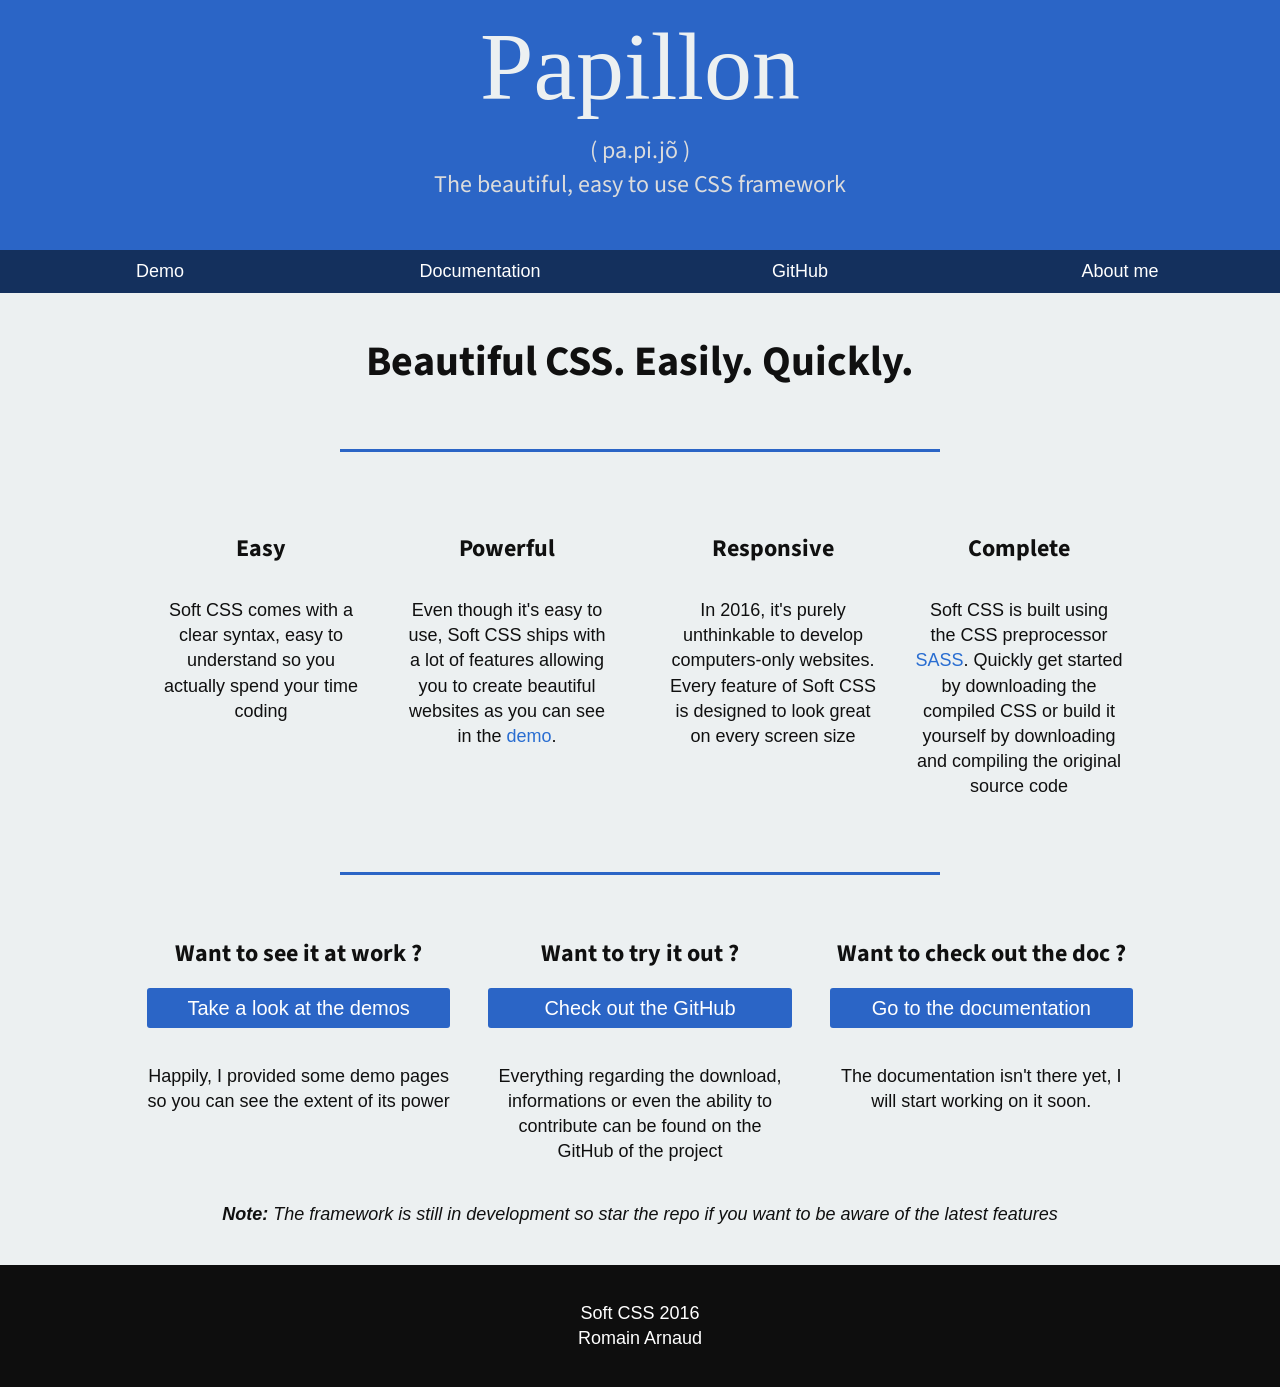
==== index.html @ 392ea896 "Add Google Analytics" ====
<!DOCTYPE html>
<html>
    <head>
        <title>Papillon CSS</title>
        <meta charset="UTF-8">
        <meta name="Content-Language" content="en">
        <meta name="Description" content="Soft CSS, a powerful yet easy to use front-end framework for faster and easier web development.">
        <meta name="Keywords" content="css framework, css, framework, css3, html5, javascript, soft css, Romain Arnaud">
        <meta name="Subject" content="Soft CSS Framework">
        <meta name="Author" content="Romain Arnaud">
        <meta name="Publisher" content="Romain Arnaud">
        <meta name="Identifier-Url" content="http://romainarnaud.fr">
        <meta name="Geography" content="Montpellier, France, 34000">
        <meta name="viewport" content="width=device-width, initial-scale=1.0">
        <link href='https://fonts.googleapis.com/css?family=Ubuntu' rel='stylesheet' type='text/css'>
        <link href='https://fonts.googleapis.com/css?family=Source+Sans+Pro' rel='stylesheet' type='text/css'>
        <link rel="stylesheet" type="text/css" href="src/min/papillon.min.css">

        <script src="../src/js/misc.js"></script>
        <script src="../src/js/papillon.js"></script>
        <script src="../src/js/dom.js"></script>
        <link rel="stylesheet" href="https://maxcdn.bootstrapcdn.com/font-awesome/4.5.0/css/font-awesome.min.css">
        <link href='https://fonts.googleapis.com/css?family=Source+Code+Pro' rel='stylesheet' type='text/css'>
        <script>
          (function(i,s,o,g,r,a,m){i['GoogleAnalyticsObject']=r;i[r]=i[r]||function(){
          (i[r].q=i[r].q||[]).push(arguments)},i[r].l=1*new Date();a=s.createElement(o),
          m=s.getElementsByTagName(o)[0];a.async=1;a.src=g;m.parentNode.insertBefore(a,m)
          })(window,document,'script','https://www.google-analytics.com/analytics.js','ga');

          ga('create', 'UA-68620829-3', 'auto');
          ga('send', 'pageview');

        </script>
    </head>
    <body>
      <header>
        Papillon
        <small>( pa.pi.jõ )<br/>The beautiful, easy to use CSS framework</small>
      </header>
      <nav class="top">
        <div class="toggle"></div>
        <div class="links">
          <a href="./demo">Demo</a>
          <a href="./doc">Documentation</a>
          <a href="https://github.com/Rominou34/soft-css">GitHub</a>
          <a href="http://rominou34.github.io/">About me</a>
        </div>
      </nav>
      <main>
        <div class="container">
          <h1 class="text-center">Beautiful CSS. Easily. Quickly.</h1>
        </div>
        <hr/>
        <div class="container-lg stack-lg soft-col">
          <div class="container stack-sm soft-col col-6">
            <div class="col-6">
              <h4 class="text-center">Easy</h4><br/>
              <p class="text-center">
                Soft CSS comes with a clear syntax, easy to understand so you
                actually spend your time coding
              </p>
            </div>
            <div class="col-6">
              <h4 class="text-center">Powerful</h4><br/>
              <p class="text-center">
                Even though it's easy to use, Soft CSS ships with a lot of
                features allowing you to create beautiful websites as you can
                see in the <a href="./demo">demo</a>.
              </p>
            </div>
          </div>
          <div class="container stack-sm soft-col col-6">
            <div class="col-6">
              <h4 class="text-center">Responsive</h4><br/>
              <p class="text-center">
                In 2016, it's purely unthinkable to develop computers-only
                websites. Every feature of Soft CSS is designed to look great
                on every screen size
              </p>
            </div>
            <div class="col-6">
              <h4 class="text-center">Complete</h4><br/>
              <p class="text-center">
                Soft CSS is built using the CSS preprocessor
                <a href="http://sass-lang.com/">SASS</a>. Quickly get started by
                downloading the compiled CSS or build it yourself by downloading
                and compiling the original source code
              </p>
            </div>
          </div>
        </div>
        <hr/>
        <div class="container stack-lg col-12 soft-col text-center">
          <div class="col-4">
            <h4>Want to see it at work ?</h4>
            <a href="./demo" class="button primary large fullWidth text-center">
              Take a look at the demos
            </a>
            <p>
              <br/>
              Happily, I provided some demo pages so you can see the extent of
              its power
            </p>
          </div>
          <div class="col-4">
            <h4>Want to try it out ?</h4>
            <a href="https://github.com/Rominou34/papillon" class="button primary large fullWidth text-center">
              Check out the GitHub
            </a>
            <p>
              <br/>
              Everything regarding the download, informations or even the
              ability to contribute can be found on the GitHub of the project
            </p>
          </div>
          <div class="col-4">
            <h4>Want to check out the doc ?</h4>
            <a href="./doc" class="button primary large fullWidth text-center">
              Go to the documentation
            </a>
            <p>
              <br/>
              The documentation isn't there yet, I will start working on it soon.
            </p>
          </div>
          <div class="col-12">
            <i><b>Note:</b> The framework is still in development so
            star the repo if you want to be aware of the latest features</i>
          </div>
        </div>
      </main>
      <footer>
        Soft CSS 2016<br/>
        Romain Arnaud
      </footer>
    </body>
</html>
---- src/min/papillon.min.css ----
/*
* Soft CSS - The tweakable CSS framework
* Romain Arnaud - 2016
*/
/*
* Soft CSS - The tweakable CSS framework
* Romain Arnaud - 2016
*/
/*
******************************************************************************
* COLOR PALETTE
******************************************************************************
*/
/*
* HOW TO USE
* - Define the default color each time ( $blue-default, $red-default, etc. )
* - The shades will be automatically calculated using lighten() and darken()
* - At the end, choose the colors of elements using the color palette
*   so you have an uniform color scheme
*/
/********************
*   COLOR PALETTE   *
********************/
/*** PRIMARY COLORS ***/
/*** COMPLEMENTARY ***/
/* THEME */
/*
* ELEMENT COLORS
*/
/* HEADER */
  /*$bg-color-html: #fff;
  $bg-color-body: #ecf0f1;
  $bg-color-main: #ecf0f1;
  $bg-color-aside: lighten($red-color, 40%);
  $bg-color-footer: $black-color;

  $bg-color-code: lighten($primary-color, 42%);

  $font-color-text: $black-color;
  $font-color-title: lighten($black-color, 4%);
  $font-color-title-second: $grey-color;
  $font-color-footer: #dcdcdc;*/
  /*$bg-color-base: #101520;
  $bg-color-elements: #182534;
  $bg-color-elements-shade: #23364e;
  $border-color-elements: #304760;

  $font-color-shade: #343b4d;
  $font-color-grey: #6f7278;
  $font-color-base: #e6e6e6;

  $bg-color-base: #ffc9fe;
  $bg-color-elements: #f2a1f1;
  $bg-color-elements-shade: #e77ee6;
  $border-color-elements: #cf4dce;

  $font-color-shade: #65265e;
  $font-color-grey: #4b1a37;
  $font-color-base: #2f0015;*/
/*
******************************************************************************
* LAYOUT CONTROL
******************************************************************************
*/
/*
***** NAVIGATION *****
*/
/********** SIZES **********/
/*
***** GRID LAYOUT *****
*/
/* Container threshold sizes */
/*
******************************************************************************
* FONTS
******************************************************************************
*/
/* basic text */
/* basic text sans serif */
/* basic text serif ? */
/* h1, h2, h3, h4, h5, h6 */
/* Header */
/* code */
/* Basic text */
/* Basic text */
/* Basic text */
/* Header */
/* We reset all the rules so it looks the same for all browsers */
/*! sanitize.css v3.3.0 | CC0 1.0 Public Domain | github.com/10up/sanitize.css */
/* Latest tested: Android 6, Chrome 48, Edge 13, Firefox 44, Internet Explorer 11, iOS 9, Opera 35, Safari 9, Windows Phone 8.1 */
/*
 * Normalization
 */
abbr[title] {
  text-decoration: underline;
  /* Chrome 48+, Edge 12+, Internet Explorer 11-, Safari 9+ */
  text-decoration: underline dotted;
  /* Firefox 40+ */ }

audio:not([controls]) {
  display: none;
  /* Chrome 44-, iOS 8+, Safari 9+ */ }

b,
strong {
  font-weight: bolder;
  /* Edge 12+, Safari 6.2+, and Chrome 18+ */ }

button {
  -moz-appearance: button;
  -webkit-appearance: button;
  /* iOS 8+ */
  overflow: visible;
  /* Internet Explorer 11- */ }

button::-moz-focus-inner, input::-moz-focus-inner {
  border: 0;
  /* Firefox 4+ */
  padding: 0;
  /* Firefox 4+ */ }

button:-moz-focusring, input:-moz-focusring {
  outline: 1px dotted ButtonText;
  /* Firefox 4+ */ }

button,
select {
  text-transform: none;
  /* Firefox 40+, Internet Explorer 11- */ }

details {
  display: block;
  /* Edge 12+, Firefox 40+, Internet Explorer 11-, Windows Phone 8.1+ */ }

html {
  -ms-overflow-style: -ms-autohiding-scrollbar;
  /* Edge 12+, Internet Explorer 11- */
  overflow-y: scroll;
  /* All browsers without overlaying scrollbars */
  -ms-text-size-adjust: 100%;
  -webkit-text-size-adjust: 100%;
  /* iOS 8+, Windows Phone 8.1+ */ }

hr {
  overflow: visible;
  /* Internet Explorer 11-, Edge 12+ */ }

input {
  -webkit-border-radius: 0; }

input[type="button"],
input[type="reset"],
input[type="submit"] {
  -moz-appearance: button;
  -webkit-appearance: button;
  /* iOS 8+ */ }

input[type="number"] {
  width: auto;
  /* Firefox 36+ */ }

input[type="search"] {
  -moz-appearance: textfield;
  -webkit-appearance: textfield;
  /* Chrome 45+, Safari 9+ */ }

input[type="search"]::-webkit-search-cancel-button,
input[type="search"]::-webkit-search-decoration {
  -moz-appearance: none;
  -webkit-appearance: none;
  /* Chrome 45+, Safari 9+ */ }

main {
  display: block;
  /* Android 4.3-, Internet Explorer 11-, Windows Phone 8.1+ */ }

pre {
  overflow: auto;
  /* Internet Explorer 11- */ }

progress {
  display: inline-block;
  /* Internet Explorer 11-, Windows Phone 8.1+ */ }

summary {
  display: block;
  /* Firefox 40+, Internet Explorer 11-, Windows Phone 8.1+ */ }

svg:not(:root) {
  overflow: hidden;
  /* Internet Explorer 11- */ }

template {
  display: none;
  /* Android 4.3-, Internet Explorer 11-, iOS 7-, Safari 7-, Windows Phone 8.1+ */ }

textarea {
  overflow: auto;
  /* Edge 12+, Internet Explorer 11- */ }

[hidden] {
  display: none;
  /* Internet Explorer 10- */ }

/*
 * Universal inheritance
 */
*,
:before,
:after {
  box-sizing: inherit; }

* {
  font-size: inherit;
  line-height: inherit; }

:before,
:after {
  text-decoration: inherit;
  vertical-align: inherit; }

button,
input,
select,
textarea {
  font-family: inherit;
  font-style: inherit;
  font-weight: inherit; }

/*
 * Opinionated defaults
 */
/* specify the margin and padding of all elements */
* {
  margin: 0;
  padding: 0; }

/* specify the border style and width of all elements */
*,
:before,
:after {
  border-style: solid;
  border-width: 0; }

/* remove the tapping delay from clickable elements */
a,
area,
button,
input,
label,
select,
textarea,
[tabindex] {
  -ms-touch-action: manipulation;
  touch-action: manipulation; }

/* specify the standard appearance of selects */
select {
  -moz-appearance: none;
  /* Firefox 40+ */
  -webkit-appearance: none; }

select::-ms-expand {
  display: none;
  /* Edge 12+, Internet Explorer 11- */ }

select::-ms-value {
  color: currentColor;
  /* Edge 12+, Internet Explorer 11- */ }

/* use current current as the default fill of svg elements */
svg {
  fill: currentColor; }

/* specify the progress cursor of updating elements */
[aria-busy="true"] {
  cursor: progress; }

/* specify the pointer cursor of trigger elements */
[aria-controls] {
  cursor: pointer; }

/* specify the unstyled cursor of disabled, not-editable, or otherwise inoperable elements */
[aria-disabled] {
  cursor: default; }

/* specify the style of visually hidden yet accessible elements */
[hidden][aria-hidden="false"] {
  clip: rect(0 0 0 0);
  display: inherit;
  position: absolute; }

[hidden][aria-hidden="false"]:focus {
  clip: auto; }

/*
 * Configurable defaults
 */
/* specify the background repeat of all elements */
* {
  background-repeat: no-repeat; }

/* specify the root styles of the document */
:root {
  background-color: #ffffff;
  box-sizing: border-box;
  color: #000000;
  /*cursor: default;*/
  font: 100%/1.5 sans-serif; }

/* specify the text decoration of anchors */
a {
  text-decoration: none; }

/* specify the alignment of media elements */
audio,
canvas,
iframe,
img,
svg,
video {
  vertical-align: middle; }

/* specify the coloring of form elements */
button,
input,
select,
textarea {
  background-color: transparent;
  color: inherit; }

/* specify the minimum height of form elements */
button,
[type="button"],
[type="date"],
[type="datetime"],
[type="datetime-local"],
[type="email"],
[type="month"],
[type="number"],
[type="password"],
[type="reset"],
[type="search"],
[type="submit"],
[type="tel"],
[type="text"],
[type="time"],
[type="url"],
[type="week"],
select,
textarea {
  min-height: 1.5em; }

/* specify the font family of code elements */
code,
kbd,
pre,
samp {
  font-family: monospace, monospace; }

/* specify the list style of nav lists */
nav ol,
nav ul {
  list-style: none; }

/* specify the font size of small elements */
small {
  font-size: 75%; }

/* specify the border styling of tables */
table {
  border-collapse: collapse;
  border-spacing: 0; }

/* specify the resizability of textareas */
textarea {
  resize: vertical; }

/* specify the background color, font color, and drop shadow of text selections */
::-moz-selection {
  background-color: #1c5ddd;
  /*#b3d4fc; /* required when declaring ::selection */
  color: #ffffff;
  text-shadow: none; }

::selection {
  background-color: #1c5ddd;
  /* required when declaring ::selection */
  color: #ffffff;
  text-shadow: none; }

/* Then we initialize the default values ( must be imported first so they can be
overridden ) */
/*************** CSS INITIALIZATION ***************/
:root {
  font-size: 18px; }

html {
  width: 100%;
  min-height: 100%;
  background-color: #ecf0f1;
  -webkit-font-smoothing: antialiased; }

body {
  font-family: Arial, "sans-serif";
  background-color: #ecf0f1;
  line-height: 1.4;
  color: #101010;
  width: 100%;
  min-height: 100%;
  max-width: 100%;
  display: block;
  margin: 0 auto;
  padding: 0;
  overflow-x: hidden;
  -webkit-transition: all 0.25s;
  -moz-transition: all 0.25s;
  -o-transition: all 0.25s;
  transition: all 0.25s; }

html, p, div, article, form {
  margin: 0;
  padding: 0;
  box-sizing: border-box; }

* {
  -webkit-box-sizing: border-box;
  -moz-box-sizing: border-box;
  box-sizing: border-box; }

/*************** ELEMENT DEFAULT RULES ***************/
/****
* A *
****/
/***** LINKS *****/
a {
  color: #296dd1; }

a:hover, a:visited:hover {
  color: #598fde; }

a:visited {
  color: #73289c; }

/***** ARTICLES *****/
article {
  display: block; }

/***** ASIDE *****/
aside {
  display: inline-block;
  width: 100%;
  min-height: 400px;
  vertical-align: top;
  max-width: 200px;
  margin: auto;
  background-color: #ecf0f1; }

/****
* B *
****/
/***** BLOCKQUOTE *****/
blockquote {
  background: #dfe2e6;
  padding: 1em;
  line-height: 1.5;
  width: auto;
  display: inline-block;
  margin: 0.8em;
  border: 1px solid #dfe2e6; }

blockquote:not(.reverse) {
  border-left: 4px solid #afb0b1;
  text-align: left;
  float: left; }

blockquote.reverse {
  border-right: 4px solid #afb0b1;
  text-align: right;
  float: right; }

blockquote p {
  display: inline; }

blockquote footer {
  font-size: calc(18px * 0.8);
  color: #484848;
  margin-top: 0.5em; }

blockquote cite {
  font-style: italic; }

blockquote:not(.reverse) footer::before {
  content: '- '; }

blockquote.reverse footer::after {
  content: ' -'; }

/****
* C *
****/
/***** CAPTION *****/
caption {
  width: 100%;
  text-align: center; }

/***** CODE *****/
code {
  background-color: #dfe2e6;
  font-family: "Source Code Pro", "Courier New", "monospace";
  -webkit-border-radius: 0.2em;
  -moz-border-radius: 0.2em;
  border-radius: 0.2em;
  padding: 0 0.2em;
  border: 1px solid #afb0b1;
  color: #101010;
  font-size: 80%; }

pre > code {
  display: block;
  margin: 0.4em 1em;
  padding: 0.5em;
  text-align: left;
  border-width: 1px 1px 1px 3px;
  word-wrap: break-word;
  max-width: 100%;
  white-space: pre-wrap; }

pre > code[data-lang] {
  padding-top: 2em; }

pre > code[data-lang]::before {
  content: attr(data-lang);
  display: inline-block;
  background-color: #afb0b1;
  position: relative;
  top: -1.33em;
  font-size: 150%;
  padding: 0 0.6em;
  -webkit-border-radius: 0 0 0.5em 0;
  -moz-border-radius: 0 0 0.5em 0;
  border-radius: 0 0 0.5em 0;
  left: -0.5em;
  width: auto; }

/****
* D *
****/
/***** DIV *****/
div {
  display: block; }

/****
* F *
****/
body > footer {
  width: 100%;
  padding: 2em 1em;
  background-color: #0e0e0e;
  color: #fff;
  text-align: center; }

/****
* H *
****/
/***** HEADER *****/
body > header {
  font-size: 96px;
  font-family: "Lobster", cursive;
  color: #ecf0f1;
  background-color: #2b65c6;
  width: 100%;
  text-align: center; }

body > header > small {
  font-size: 25%;
  font-family: "Source Sans Pro", sans-serif;
  color: #dcdcdc;
  display: block;
  padding-bottom: 2em; }

/***** H1, H1, H2, H3, H4, H5, H6 *****/
h1,
h2,
h3,
h4,
h5,
h6 {
  margin: 0;
  padding: 0;
  box-sizing: border-box;
  color: #101010;
  font-family: "Source Sans Pro", sans-serif;
  line-height: 2; }

h1 small,
h2 small,
h3 small,
h4 small,
h5 small,
h6 small {
  color: #484848;
  padding-left: 0;
  font-size: 60%; }

h1 a,
h2 a,
h3 a,
h4 a,
h5 a,
h6 a {
  position: relative;
  color: #101010 !important;
  display: inline-block;
  padding-left: 0.6em; }

h1 a::before,
h2 a::before,
h3 a::before,
h4 a::before,
h5 a::before,
h6 a::before {
  content: '#';
  color: rgba(139, 173, 230, 0.75);
  position: absolute;
  left: 0;
  line-height: 250%;
  font-size: 80%; }

h1 a:hover::before,
h2 a:hover::before,
h3 a:hover::before,
h4 a:hover::before,
h5 a:hover::before,
h6 a:hover::before {
  color: #2b65c6; }

h1 {
  font-size: 42px; }

h2 {
  font-size: 36px; }

h3 {
  font-size: 30px; }

h4 {
  font-size: 24px; }

h5 {
  font-size: 18px; }

h6 {
  font-size: 14px; }

/***** HR *****/
hr {
  width: 80%;
  max-width: 600px;
  display: block;
  margin: 2em auto;
  height: 3px;
  background-color: #2b65c6; }

/****
* I *
****/
/***** IMG *****/
img {
  font-family: 'Helvetica';
  font-weight: 300;
  line-height: 2;
  text-align: center;
  max-width: 100%;
  height: auto;
  display: block;
  position: relative;
  box-sizing: border-box;
  margin-left: auto;
  margin-right: auto; }

img:after {
  content: 'Problem loading " ' attr(alt) ' "';
  font-size: 16px;
  color: #484848;
  display: block;
  position: absolute;
  border: 2px dashed #afb0b1;
  -webkit-border-radius: 0.2em;
  -moz-border-radius: 0.2em;
  border-radius: 0.2em;
  z-index: 2;
  top: 0;
  left: 0;
  max-width: 100%;
  height: auto;
  background-color: #dfe2e6;
  box-sizing: border-box; }

/****
* K *
****/
/***** KEYBOARD *****/
kbd {
  background-color: #dfe2e6;
  -webkit-border-radius: 2px;
  -moz-border-radius: 2px;
  border-radius: 2px;
  border-width: 1px 1px 3px 1px;
  border-style: solid;
  border-color: #afb0b1;
  padding: 0 2px; }

/****
* L *
****/
/***** LIST *****/
li {
  margin-left: 1em;
  padding: 0.5em 0; }

/***** MAIN *****/
main {
  display: block;
  width: 100%;
  max-width: 1024px;
  margin: 0 auto;
  background-color: #ecf0f1; }

/********** PSEUDO SELECTORS **********/
:target {
  outline: 0;
  animation: color-fadeout 1s 0s linear; }

/* We import the base classes */
/********** CONTAINERS **********/
.container,
.container-sm,
.container-md,
.container-lg {
  display: block;
  width: 100%;
  margin: 1em auto;
  padding: 0.5em; }

.container-sm {
  max-width: 730px; }

.container-md {
  max-width: 940px; }

.container-lg {
  max-width: 1180px; }

/*
* The following classes are classes that are never used by default, but you can
* use them to force the behaviour of an element ( for example if you want to
* force an element to float on the right use "right" )
*/
/********** TITLE **********/
/* Titles of a section with special style added */
.section-header {
  position: relative; }

.section-header::before {
  content: '';
  display: block;
  position: absolute;
  width: 0;
  height: 60%;
  top: 20%;
  left: -0.5em;
  border-right: 6px solid #2b65c6; }

/********** ELEMENTS ASPECT **********/
/* Change the aspect of a container to showcase something inside */
.showcase {
  background-color: #dfe2e6;
  border: #afb0b1;
  margin: 2em 1em;
  padding: 1em;
  box-shadow: 0 0 4px 0 #afb0b1 inset;
  -webkit-border-radius: 4px;
  -moz-border-radius: 4px;
  border-radius: 4px; }

/*** SPOILERS ***/
/* Applied on a span, it hides the text and displays it on hover */
span.spoiler {
  color: #101010;
  background-color: #101010; }

span.spoiler:hover {
  background-color: transparent; }

/* Applied on a div with, it toggle the display with a button */
div.spoiler-block button {
  margin: 0.5em auto;
  display: block; }

div.spoiler-block .spoiler-content {
  display: none; }

/* We import the fonticons-related classes */
/***** GLOBAL RULES *****/
a[target=_blank]::after {
  font-family: FontAwesome;
  content: "\f08e";
  padding-left: 0.5em; }

/* We import the files for the tables */
table {
  margin: 1em auto; }

table td {
  line-height: 1.6;
  padding: 0.2em 0.5em; }

/******** CLASSIC DESIGN ********/
thead, tfoot {
  font-weight: bold;
  line-height: 2; }

thead {
  background-color: #c3c4c6; }

table {
  border: 1px solid #afb0b1; }

table > :not(:last-child),
tbody > :not(:last-child) {
  border-bottom: 1px solid #afb0b1; }

/******** MINIMALISTIC DESIGN ********/
table.min thead,
table.min tbody,
table.min tfoot {
  background-color: #777;
  background-color: transparent; }

table.min,
table.min thead,
table.min tbody,
table.min td,
table.min tr,
table.min tfoot {
  border-width: 0; }

table.min thead {
  border-bottom: 2px solid #8e8e8e; }

table.min > :last-child {
  border-bottom: 2px solid #c5c5c5; }

table.min tfoot {
  border-top: 1px solid #a4a4a4; }

/******** FLAT DESIGN ********/
table.flat,
table.flat * {
  border-width: 0; }

/******** ALTERNATING ROWS ********/
table.alt tbody > tr:nth-child(even) {
  background: #dfe2e6; }

/*table.alt tbody > tr:nth-child(odd) {background: #fff}*/
/******** REACTIVE DESIGN ********/
table.reactive :not(thead):not(tfoot) tr:hover {
  background-color: #cad9f3;
  background-color: #dfe2e6; }

table.reactive :not(thead):not(tfoot) tr td:hover {
  background-color: #8bade6;
  background-color: #c3c4c6; }

/* We import the classes for the forms */
/*
* Soft CSS - The tweakable CSS framework
* Romain Arnaud - 2016
*/
/* We import the layout for grids and columns */
.soft-row,
.soft-col {
  display: -webkit-flex;
  display: flex;
  box-sizing: border-box;
  align-items: stretch;
  justify-content: space-between;
  padding: 0;
  -webkit-flex-wrap: wrap;
  flex-wrap: wrap; }

.soft-row,
.soft-col,
.soft-row div,
.soft-col div {
  box-sizing: border-box;
  text-align: inherit; }

.soft-row {
  width: 100%; }

.soft-row, .soft-col {
  height: auto;
  padding: 0; }

/*
.soft-col :first-child {
  margin-top: 0;
}

.soft-col :last-child {
  margin-bottom: 0;
}*/
.soft-col :not([class*="col"]):not(.soft-row),
.soft-row :not([class*="col"]) {
  -webkit-flex: 1 0;
  flex: 1 0; }

[class*="container"] div:not(.soft-row):not(.soft-col):not([class*="container"]) {
  padding: 0.5em;
  margin: 10px; }

.col-1, .space-1 {
  width: calc(100% / 12 - 20px); }

.col-2, .space-2 {
  width: calc(100% / 6 - 20px); }

.col-3, .space-3 {
  width: calc(100% / 4 - 20px); }

.col-4, .space-4 {
  width: calc(100% / 3 - 20px); }

.col-5, .space-5 {
  width: calc(500% / 12 - 20px); }

.col-6, .space-6 {
  width: calc(100% / 2 - 20px); }

.col-7, .space-7 {
  width: calc(700% / 12 - 20px); }

.col-8, .space-8 {
  width: calc(800% / 12 - 20px); }

.col-9, .space-9 {
  width: calc(900% / 12 - 20px); }

.col-10, .space-10 {
  width: calc(1000% / 12 - 20px); }

.col-11, .space-11 {
  width: calc(1100% / 12 - 20px); }

.col-12 {
  width: 100%; }

.col-offset-1 {
  margin-left: calc(100% / 12); }

.col-offset-2 {
  margin-left: calc(100% / 6); }

.col-offset-3 {
  margin-left: calc(100% / 4); }

.col-offset-4 {
  margin-left: calc(100% / 3); }

.col-offset-5 {
  margin-left: calc(500% / 12); }

.col-offset-6 {
  margin-left: calc(100% / 2); }

.col-offset-7 {
  margin-left: calc(700% / 12); }

.col-offset-8 {
  margin-left: calc(800% / 12); }

.col-offset-9 {
  margin-left: calc(900% / 12); }

.col-offset-10 {
  margin-left: calc(1000% / 12); }

.col-offset-11 {
  margin-left: calc(1100% / 12); }

.space-1,
.space-2,
.space-3,
.space-4,
.space-5,
.space-6,
.space-7,
.space-8,
.space-9,
.space-10,
.space-11 {
  padding: 0 !important;
  margin: 0 !important;
  border: none !important; }

/*************** RESPONSIVE DESIGN ***************/
/* LARGE */
/* Set the value according to the one you put at the beginning */
@media screen and (max-width: 1180px) {
  .stack-lg:not(.soft-row) > div,
  .stack-lg :not(.soft-row):not(.stack-md):not(.stack-sm) > div {
    width: calc(100% - 20px); }

  .stack-lg.soft-col > :not(.soft-row):not(.soft-col) {
    display: block;
    width: calc(100% - 20px); } }
/* MEDIUM */
/* Set the value according to the one you put at the beginning */
@media screen and (max-width: 940px) {
  .stack-md:not(.soft-row) > div,
  .stack-md :not(.soft-row):not(.stack-sm) > div {
    width: calc(100% - 20px); }

  .stack-md.soft-col > :not(.soft-row):not(.soft-col) {
    display: block;
    width: calc(100% - 20px); } }
/* SMALL */
/* Set the value according to the one you put at the beginning */
@media screen and (max-width: 730px) {
  .stack-sm:not(.soft-row) > div,
  .stack-sm :not(.soft-row) > div {
    width: calc(100% - 20px); }

  .stack-sm.soft-col > :not(.soft-row):not(.soft-col) {
    display: block;
    width: calc(100% - 20px); } }
/* We import the classes for the buttons */
button,
.button {
  padding: 0 1em;
  line-height: 2em;
  -webkit-border-radius: 3px;
  -moz-border-radius: 3px;
  border-radius: 3px;
  margin: 0.5em;
  font-family: Arial, "sans-serif";
  font-size: 14px;
  box-sizing: border-box;
  background-color: #c3c4c6;
  color: #101010;
  display: inline-block;
  vertical-align: middle; }

button:hover,
.button:hover,
.button:visited:hover {
  cursor: pointer;
  -webkit-transition: all 0.25s ease-out;
  -moz-transition: all 0.25s ease-out;
  -o-transition: all 0.25s ease-out;
  transition: all 0.25s ease-out;
  background-color: #afb0b1;
  color: #101010; }

.button:visited {
  color: inherit; }

button:disabled,
.button.disabled {
  background-color: #afb0b1;
  color: #484848; }

button:disabled:hover {
  background-color: #afb0b1;
  cursor: not-allowed; }

button:focus,
.button:focus {
  outline: 0;
  -webkit-transition: all 0.1s;
  -moz-transition: all 0.1s;
  -o-transition: all 0.1s;
  transition: all 0.1s; }

button:not(:disabled):focus,
.button:not(.disabled):focus {
  border-color: #2b65c6; }

button:not(:disabled):not(.loading):active,
.button:not(.disabled):not(.loading):active {
  outline: 0;
  -webkit-transition: all 0.1s;
  -moz-transition: all 0.1s;
  -o-transition: all 0.1s;
  transition: all 0.1s;
  background-color: #717171; }

/********** MODIFIER CLASSES **********/
button.large,
.button.large {
  padding: 0 1em;
  font-size: 20px; }

button.loading,
.button.loading {
  padding: 0.7em 2em;
  content: '';
  pointer-events: none; }

button.large.loading,
.button.large.loading {
  padding: 0.8em 2.5em; }

button.loading:hover,
.button.loading:hover {
  cursor: wait; }

button.primary.loading::after,
button.secondary.loading::after,
button.success.loading::after,
button.info.loading::after,
button.danger.loading::after,
button.warning.loading::after,
button.black.loading::after,
.button.primary.loading:after,
.button.secondary.loading::after,
.button.success.loading::after,
.button.info.loading::after,
.button.danger.loading::after,
.button.warning.loading::after,
.button.black.loading::after {
  border-color: transparent transparent white white !important; }

button.loading::after,
.button.loading::after {
  animation: spin-right 500ms infinite linear;
  border: 2px solid #888;
  -webkit-border-radius: 2000px;
  -moz-border-radius: 2000px;
  border-radius: 2000px;
  border-right-color: transparent;
  border-top-color: transparent;
  content: "";
  display: block;
  height: 18px;
  position: relative;
  width: 18px; }

button.large.loading::after,
.button.large.loading::after {
  height: calc(18px * 1.5);
  width: calc(18px * 1.5); }

button.btn-round,
.button.btn-round {
  -webkit-border-radius: 1em;
  -moz-border-radius: 1em;
  border-radius: 1em; }

button.outline,
.button.outline {
  border: 1px solid #101010;
  background-color: transparent;
  color: #101010; }

/*button.loading:after {
    left: 50%;
    margin-left: -8px;
    margin-top: -8px;
    position: absolute;
    top: 50%;
    position: absolute !important;
}*/
/*************** COLORS ***************/
button.success,
button.info,
button.danger,
button.warning,
button.black,
button.primary,
button.secondary,
.button.success,
.button.info,
.button.danger,
.button.warning,
.button.black,
.button.primary,
.button.secondary {
  color: #fff; }

.button.success:hover,
.button.info:hover,
.button.danger:hover,
.button.warning:hover,
.button.black:hover,
.button.primary:hover,
.button.secondary:hover {
  color: #fff; }

/*
* PRIMARY
*/
button.primary,
.button.primary {
  background-color: #2b65c6; }

button.primary:not(:disabled):not(.loading):not(.outline):hover,
.button.primary:not(.disabled):not(.loading):not(.outline):hover,
button.primary:not(:disabled):focus,
.button.primary:not(.disabled):focus {
  background-color: #5486da; }

button.primary:not(:disabled):not(.loading):active,
.button.primary:not(.disabled):not(.loading):active {
  background-color: #204b94; }

button.primary:disabled,
.button.primary.disabled {
  background-color: #5486da; }

button.primary.outline,
.button.primary.outline {
  color: #2b65c6;
  background-color: transparent;
  border-color: #2b65c6; }

button.primary.outline:hover,
.button.primary.outline:hover,
button.primary.outline:focus,
.button.primary.outline:focus {
  color: #fff;
  background-color: #2b65c6; }

/*
* SECONDARY
*/
button.secondary,
.button.secondary {
  background-color: #9f24c9; }

button.secondary:not(:disabled):not(.loading):not(.outline):hover,
.button.secondary:not(.disabled):not(.loading):not(.outline):hover,
button.secondary:not(:disabled):focus,
.button.secondary:not(.disabled):focus {
  background-color: #b94bdf; }

button.secondary:not(:disabled):not(.loading):active,
.button.secondary:not(.disabled):not(.loading):active {
  background-color: #761b95; }

button.secondary:disabled,
.button.secondary.disabled {
  background-color: #b94bdf; }

button.secondary.outline,
.button.secondary.outline {
  color: #9f24c9;
  background-color: transparent;
  border-color: #9f24c9; }

button.secondary.outline:hover,
.button.secondary.outline:hover,
button.secondary.outline:focus,
.button.secondary.outline:focus {
  color: #fff;
  background-color: #9f24c9; }

/*
* GREEN
*/
button.success,
.button.success {
  background-color: #36b147; }

button.success:not(:disabled):not(.loading):not(.outline):hover,
.button.success:not(:disabled):not(.loading):not(.outline):hover,
button.success:not(:disabled):focus,
.button.success:not(.disabled):focus {
  background-color: #58cc68; }

button.success:not(:disabled):not(.loading):active,
.button.success:not(:disabled):not(.loading):active {
  background-color: #288234; }

button.success:disabled,
.button.success.disabled {
  background-color: #58cc68; }

button.success.outline,
.button.success.outline {
  color: #36b147;
  background-color: transparent;
  border-color: #36b147; }

button.success.outline:hover,
.button.success.outline:hover,
button.success.outline:focus,
.button.success.outline:focus {
  color: #fff;
  background-color: #36b147; }

/* BLUE */
button.info,
.button.info {
  background-color: #296dd1; }

button.info:not(:disabled):not(.loading):not(.outline):hover,
.button.info:not(:disabled):not(.loading):not(.outline):hover,
button.info:not(:disabled):focus,
.button.info:not(.disabled):focus {
  background-color: #598fde; }

button.info:not(:disabled):not(.loading):active,
.button.info:not(:disabled):not(.loading):active {
  background-color: #1f529e; }

button.info:disabled,
.button.info.disabled {
  background-color: #598fde; }

button.info.outline,
.button.info.outline {
  color: #296dd1;
  background-color: transparent;
  border-color: #296dd1; }

button.info.outline:hover,
.button.info.outline:hover,
button.info.outline:focus,
.button.info.outline:focus {
  color: #fff;
  background-color: #296dd1; }

/* RED */
button.danger,
.button.danger {
  background-color: #cd2f2b; }

button.danger:not(:disabled):not(.loading):not(.outline):hover,
.button.danger:not(:disabled):not(.loading):not(.outline):hover,
button.danger:not(:disabled):focus,
.button.danger:not(.disabled):focus {
  background-color: #dc5c59; }

button.danger:not(:disabled):not(.loading):active,
.button.danger:not(:disabled):not(.loading):active {
  background-color: #9a2320; }

button.danger:disabled,
.button.danger.disabled {
  background-color: #dc5c59; }

button.danger.outline,
.button.danger.outline {
  color: #cd2f2b;
  background-color: transparent;
  border-color: #cd2f2b; }

button.danger.outline:hover,
.button.danger.outline:hover,
button.danger.outline:focus,
.button.danger.outline:focus {
  color: #fff;
  background-color: #cd2f2b; }

/* ORANGE */
button.warning,
.button.warning {
  background-color: #e7912c; }

button.warning:not(:disabled):not(.loading):not(.outline):hover,
.button.warning:not(.disabled):not(.loading):not(.outline):hover,
button.warning:not(:disabled):focus,
.button.warning:not(.disabled):focus {
  background-color: #edae63; }

button.warning:not(:disabled):not(.loading):active,
.button.warning:not(:disabled):not(.loading):active {
  background-color: #c07216; }

button.warning:disabled,
.button.warning.disabled {
  background-color: #edae63; }

button.warning.outline,
.button.warning.outline {
  color: #e7912c;
  background-color: transparent;
  border-color: #e7912c; }

button.warning.outline:hover,
.button.warning.outline:hover,
button.warning.outline:focus,
.button.warning.outline:focus {
  color: #fff;
  background-color: #e7912c; }

/* BLACK */
button.black,
.button.black {
  background-color: #2d2d2d; }

button.black:not(:disabled):not(.loading):not(.outline):hover,
.button.black:not(:disabled):not(.loading):not(.outline):hover,
button.black:not(:disabled):focus,
.button.black:not(.disabled):focus {
  background-color: #3c3c3c; }

button.black:not(:disabled):not(.loading):active,
.button.black:not(:disabled):not(.loading):active {
  background-color: #1d1d1d; }

button.black:disabled,
.button.black.disabled {
  background-color: #3c3c3c; }

button.black.outline,
.button.black.outline {
  color: #afb0b1;
  background-color: transparent;
  border-color: #afb0b1; }

button.black.outline:hover,
.button.black.outline:hover,
button.black.outline:focus,
.button.black.outline:focus {
  color: #fff;
  background-color: #afb0b1; }

/* We import the classes for the menus */
nav {
  display: -webkit-flex;
  display: flex;
  box-sizing: border-box; }

nav div,
nav a,
nav span {
  box-sizing: border-box; }

/*
********************************************************************************
* TOP NAVBAR
********************************************************************************
*/
nav.top {
  width: 100%; }

nav.top.fixed {
  position: fixed;
  top: 0;
  z-index: 5; }

nav.top .links {
  width: 100%;
  display: -webkit-flex;
  display: flex;
  -webkit-transition: max-height 0.25s;
  -moz-transition: max-height 0.25s;
  -o-transition: max-height 0.25s;
  transition: max-height 0.25s; }

nav .toggle {
  display: none; }

nav .toggle:hover {
  cursor: pointer; }

nav .toggle::after {
  content: '\2630';
  color: #fff;
  font-size: 32px;
  line-height: 50px;
  text-align: center;
  width: 50px;
  display: block;
  margin-left: calc(50% - 25px);
  -webkit-transition: transform 0.25s;
  -moz-transition: transform 0.25s;
  -o-transition: transform 0.25s;
  transition: transform 0.25s; }

nav .toggle.cross::after {
  content: '\2716';
  transform: rotate(90deg); }

nav.top .links > a,
nav.top .links > div,
nav.top .links > a:visited {
  -webkit-flex: 1;
  flex: 1;
  text-align: center;
  color: #fff;
  background-color: #14305d;
  z-index: 3; }

nav.top .links > :not(.submenu),
nav.top .links > .submenu span {
  padding: 0.5em 0; }

nav.top .links > :hover,
nav.top .links > a:visited:hover {
  background-color: #204b94;
  cursor: pointer; }

/*
* TOP NAVBAR SUBMENU
*/
nav.top .submenu.active {
  background-color: #204b94; }

nav.top .submenu {
  position: relative;
  -webkit-transition: background-color 0.1s, padding-bottom 0.4s;
  -moz-transition: background-color 0.1s, padding-bottom 0.4s;
  -o-transition: background-color 0.1s, padding-bottom 0.4s;
  transition: background-color 0.1s, padding-bottom 0.4s; }

nav.top .submenu span {
  width: 100%;
  display: block; }

nav.top .submenu span::before {
  -webkit-transition: color 0.2s;
  -moz-transition: color 0.2s;
  -o-transition: color 0.2s;
  transition: color 0.2s;
  content: '\25BC';
  display: block;
  position: absolute;
  left: 10%;
  color: #fff; }

nav.top .submenu:hover::before {
  color: #fff; }

nav.top .submenu.active::before {
  color: transparent; }

nav.top .submenu.active :not(.dropdown) {
  padding: 0.5em 0; }

/*
* TOP NAVBAR SUBMENU DROPDOWN
*/
nav.top .submenu .dropdown {
  display: block;
  position: absolute;
  top: calc(1.4 * 18px + 1em);
  width: 100%;
  max-height: 0;
  -webkit-transition: max-height 0.4s ease;
  -moz-transition: max-height 0.4s ease;
  -o-transition: max-height 0.4s ease;
  transition: max-height 0.4s ease;
  overflow: hidden; }

nav.top .submenu.active .dropdown {
  max-height: 800px; }

nav.top .submenu .dropdown a,
nav.top .submenu .dropdown div,
nav.top .submenu .dropdown span {
  display: block;
  width: 100%;
  background-color: #204b94;
  color: #fff;
  -webkit-transition: padding 0.4s;
  -moz-transition: padding 0.4s;
  -o-transition: padding 0.4s;
  transition: padding 0.4s; }

nav.top .submenu .dropdown :not(.category):hover {
  background-color: #14305d; }

/*
* TOP NAVBAR SUBMENU CATEGORY
*/
nav.top .submenu .dropdown .category {
  padding: 0.4em 1em;
  text-align: left;
  color: #9d9d9d; }

nav.top .submenu .dropdown .category:hover {
  cursor: default; }

nav.top .submenu .dropdown .category::before {
  content: '';
  width: 0;
  height: 0; }

/*
********************************************************************************
* SIDE MENU
********************************************************************************
*/
/*
* SIDE MENU BODY
*/
body.navside {
  margin-left: 240px;
  width: calc(100% - 240px); }

nav.side {
  position: fixed;
  left: 0;
  height: 100%;
  top: 0;
  z-index: 3;
  -webkit-flex-direction: column;
  flex-direction: column;
  width: 240px;
  overflow: hidden;
  -webkit-transition: width 0.25s;
  -moz-transition: width 0.25s;
  -o-transition: width 0.25s;
  transition: width 0.25s;
  background-color: #204b94; }

nav.side div,
nav.side a,
nav.side span,
nav.side input {
  z-index: 3; }

/*
* SIDE MENU HEADER
*/
nav.side .header {
  width: 100%;
  background-color: #204b94;
  height: 150px;
  color: #ecf0f1;
  width: 100%;
  text-align: center;
  padding: 0.4em; }

nav.side .header * {
  color: #ecf0f1; }

nav.side .header input {
  background-color: #ecf0f1;
  border: 1px solid #2d2d2d;
  font-size: 16px;
  line-height: 20px;
  border-radius: 10px;
  width: 86%;
  margin: 0 7%; }

nav.side .toggle {
  display: none;
  width: 40px; }

/*
* SIDE MENU LINKS
*/
nav.side .links {
  display: block;
  height: calc(100vh - 150px - 50px);
  background-color: #1d1d1d;
  overflow: hidden;
  -webkit-transition: width 0.25s;
  -moz-transition: width 0.25s;
  -o-transition: width 0.25s;
  transition: width 0.25s; }

nav.side .links > a,
nav.side .links > div,
nav.side .links > :visited,
nav.side .links .category > a,
nav.side .links .category > :visited,
nav.side .links .submenu .dropdown > a,
nav.side .links .submenu .dropdown > :visited {
  color: #dddddd;
  padding: 0 0.6em;
  display: block;
  width: 100%;
  line-height: 3;
  text-align: left;
  overflow: hidden;
  -webkit-transition: width 0.25s, font-size 0.25s;
  -moz-transition: width 0.25s, font-size 0.25s;
  -o-transition: width 0.25s, font-size 0.25s;
  transition: width 0.25s, font-size 0.25s; }

nav.side .links > :not(.category):hover,
nav.side .links .category > :not(span):hover,
nav.side .links .submenu.active :first-child,
nav.side .links .submenu.active .dropdown {
  background-color: #2d2d2d; }

/*
* SIDE MENU DROPDOWN
*/
nav.side .links .submenu {
  padding: 0; }

nav.side .links .submenu:hover {
  cursor: pointer; }

nav.side .links .submenu .dropdown {
  max-height: 0;
  width: 100%;
  -webkit-transition: max-height 0.4s ease, border-width 0.4s ease, border-color 0.4s ease;
  -moz-transition: max-height 0.4s ease, border-width 0.4s ease, border-color 0.4s ease;
  -o-transition: max-height 0.4s ease, border-width 0.4s ease, border-color 0.4s ease;
  transition: max-height 0.4s ease, border-width 0.4s ease, border-color 0.4s ease;
  border-bottom: 0 solid transparent;
  overflow: hidden; }

nav.side .links .submenu.active .dropdown {
  max-height: 800px;
  border-bottom: 2px solid #9d9d9d; }

nav.side .links .submenu > span {
  padding: 0 0.6em;
  display: block;
  line-height: 3;
  width: 100%; }

nav.side .links .submenu > span::before {
  content: '+';
  border: 1px solid #ecf0f1;
  line-height: 1;
  width: 16px;
  display: inline-block;
  text-align: center;
  margin-right: 6px;
  border-radius: 2px; }

nav.side .links .submenu.active > span::before {
  content: '-';
  background-color: #ecf0f1;
  color: #0e0e0e; }

nav.side .links .submenu .dropdown > a {
  width: 100%;
  display: block;
  padding-left: 1.2em; }

nav.side .links .submenu .dropdown > :hover {
  background-color: #1d1d1d; }

/*
* SIDE MENU CATEGORY
*/
nav.side .links .category {
  width: 100%;
  padding: 0; }

nav.side .links .category > span {
  color: #7e7e7e;
  font-size: 90%;
  padding: 0.4em 0.6em; }

nav.side .links .category > a {
  font-size: 18px;
  border-left: 2px solid #2b65c6;
  padding-left: 1.2em; }

nav.side .links .category > div {
  font-size: 18px;
  border-left: 2px solid #2b65c6; }

/*
* SIDE MENU FOOTER
*/
nav.side .footer {
  width: 100%;
  margin: 0;
  padding: 8px;
  height: 50px;
  background-color: #0e0e0e;
  font-size: 18px;
  text-align: center;
  color: #ecf0f1;
  overflow: hidden; }

/*
********************************************************************************
* ASIDE MENU
********************************************************************************
*/
nav.aside {
  display: flex;
  flex-direction: column;
  align-items: stretch; }

nav.aside a,
nav.aside .submenu :first-child,
nav.aside .submenu .dropdown a {
  width: 100%;
  display: block;
  color: #2b65c6;
  border-left: 2px solid transparent;
  border-color: transparent;
  line-height: 1.2;
  box-sizing: border-box; }

nav.aside a,
nav.aside .submenu :first-child {
  padding: 0 0.2em;
  margin: 0.4em 0; }

nav.aside .submenu .dropdown a {
  width: calc(100% - 1em);
  margin: 0.3em 0;
  margin-left: 1em;
  padding: 0 0.4em;
  font-size: 90%; }

nav.aside .submenu,
nav.aside .submenu .dropdown {
  margin: 0 !important;
  padding: 0 !important; }

nav.aside .submenu :first-child:hover {
  cursor: pointer; }

nav.aside .submenu .dropdown {
  display: none;
  overflow: hidden; }

nav.aside .submenu.active .dropdown {
  display: block; }

nav.aside a.current,
nav.aside .submenu :first-child.current,
nav.aside .submenu .dropdown a.current {
  border-color: #2b65c6; }

nav.aside .category {
  font-size: 120%;
  color: #484848;
  font-style: bold;
  margin: 0.4em 0;
  border-bottom: 1px dashed #717171; }

/*
********************************************************************************
* TABLETS / NARROW DISPLAYS
********************************************************************************
*/
@media (max-width: 1000px) {
  nav.side {
    width: 150px; }

  nav.side .header,
  nav.side .links,
  nav.side .links .submenu .dropdown > a,
  nav.side .links .category > div,
  nav.side .links .category > a {
    font-size: calc(18px * 0.8); }

  nav.side .links .category > span {
    font-size: 100%; }

  body.navside {
    width: calc(100% - 150px);
    margin-left: 150px; } }
/*
********************************************************************************
* MOBILE DEVICES / VERY NARROW DISPLAYS
********************************************************************************
*/
@media (max-width: 600px) {
  nav.top {
    display: block;
    background-color: #14305d; }

  nav.top .links {
    max-height: 0;
    overflow: hidden;
    display: block; }

  nav.top .links.show {
    max-height: 600px;
    display: block; }

  nav.top .links > a,
  nav.top .links > div {
    width: 100%;
    display: block;
    font-size: 16px; }

  nav.top .links > :not(.submenu),
  nav.top .links > .submenu span,
  nav.top .links > .submenu.active span {
    padding: 0.8em 0; }

  nav.top .links > :not(:last-child) {
    border-bottom: 2px solid #2b65c6; }

  nav.top .submenu .dropdown {
    position: relative;
    top: 0; }

  nav.top .submenu .dropdown > a,
  nav.top .submenu .dropdown > div {
    background-color: #204b94;
    padding: 0.8em 0;
    border-top: 1px solid #14305d; }

  nav.top .submenu .dropdown > :hover {
    background-color: #14305d; }

  nav.top .submenu .dropdown {
    max-height: 0; }

  nav.top {
    padding-left: 0; }

  nav.top .toggle {
    width: 80px;
    display: block;
    height: 50px;
    margin-right: calc(100% - 80px);
    background-color: #204b94; }

  nav.top .toggle.right {
    margin-right: 0;
    margin-left: calc(100% - 80px);
    display: block; }

  /*************************** SIDE MENU MOBILE *******************************/
  body.navside {
    width: 100% !important;
    margin-left: 0 !important; }

  nav.side {
    width: 0px;
    overflow: visible; }

  nav.side:not(.active) .header {
    padding: 0; }

  nav.side .header {
    font-size: 18px; }

  nav.side .header,
  nav.side .links {
    overflow: hidden; }

  nav.side:not(.active) .toggle {
    width: 50px;
    background-color: #204b94;
    -webkit-border-radius: 0 0 4px 0;
    -moz-border-radius: 0 0 4px 0;
    border-radius: 0 0 4px 0; }

  nav.side.active {
    width: 100%; }

  nav.side:not(.active) .links > a,
  nav.side:not(.active) .links > div {
    width: 100%;
    margin: 0;
    -webkit-border-radius: 0;
    -moz-border-radius: 0;
    border-radius: 0; }

  nav.side.active .links {
    width: 100%; }

  nav.side.active .links > a,
  nav.side.active .links > div,
  nav.side.active .links .category > a,
  nav.side.active .links .category > div,
  nav.side.active .links .submenu .dropdown > a {
    width: 100%;
    margin: 0 auto;
    font-size: 18px;
    text-align: center; }

  nav.side .toggle {
    display: block; }

  nav.side.active .toggle {
    width: 50px; }

  nav.side .links .submenu .dropdown,
  nav.side .links .submenu.active .dropdown {
    border-bottom: 0 solid #000; }

  nav.side .links .category > span {
    border-bottom: 2px solid #2b65c6; }

  nav.side .links .category > a,
  nav.side .links .category > div {
    border-left: 0 solid #000; }

  nav.side:not(.active) .footer {
    padding: 8px 0; }

  nav.side.active .footer {
    width: 100%;
    padding: 8px; } }
/* We import the custom elements */
.soft-popup, .soft-progress, .soft-notif {
  box-sizing: border-box; }

/*************** SOFT POPUPS ***************/
.soft-popupmask {
  width: 100vw;
  height: 100vh;
  z-index: 6;
  background-color: #444;
  background-color: rgba(0, 0, 0, 0.5);
  position: fixed;
  top: 0;
  left: 0; }

.soft-popup {
  z-index: 7;
  position: fixed;
  width: 80%;
  max-width: 800px;
  height: 50%;
  max-height: 400px;
  top: 0;
  bottom: 0;
  left: 0;
  right: 0;
  margin: auto;
  text-align: center;
  background-color: #efefef;
  color: #0e0e0e;
  box-shadow: 0 4px 16px 0 #252525;
  vertical-align: middle;
  overflow: hidden; }

.soft-popup div {
  width: 100%;
  height: calc(100% - 5 * 18px);
  display: table; }

.soft-popup p {
  display: table-cell;
  vertical-align: middle;
  line-height: normal; }

.soft-popup span:nth-child(1) {
  font-weight: bold;
  font-size: calc(18px * 1.5);
  line-height: 2;
  width: 100%;
  display: block;
  color: #fff;
  box-shadow: 0 -2px 16px 2px #121212;
  background-color: #9d9d9d;
  border-bottom: 0.25em solid #7e7e7e; }

.soft-popup button {
  position: relative;
  padding: 0.5em 2em;
  bottom: 2em; }

.soft-popup.success span:nth-child(1) {
  background-color: #288234;
  border-color: #36b147; }

.soft-popup.info span:nth-child(1) {
  background-color: #1f529e;
  border-color: #296dd1; }

.soft-popup.warning span:nth-child(1) {
  background-color: #c07216;
  border-color: #e7912c; }

.soft-popup.danger span:nth-child(1) {
  background-color: #9a2320;
  border-color: #cd2f2b; }

/*************** SOFT PROGRESS BARS ***************/
.soft-progress {
  width: 100%;
  display: block;
  margin: 0 !important;
  padding: 0 !important;
  border: none !important;
  height: 0.5em; }

.soft-progress div {
  height: 100%;
  text-align: center;
  border: inherit inherit inherit !important;
  margin: 0 !important;
  padding: 0 !important;
  background-color: #2b65c6; }

/*************** SOFT TOOLTIPS ***************/
.soft-tooltip {
  position: relative; }

.tooltip {
  position: absolute;
  display: block;
  visibility: hidden;
  border-width: 0 !important;
  margin: 0 !important;
  padding: 0 !important; }

.tooltip div {
  padding: 0.6em;
  font-size: 14px;
  font-weight: normal;
  margin: 10px !important;
  border: 0 !important;
  color: #fff;
  background-color: #222;
  background-color: rgba(0, 0, 0, 0.75);
  position: relative;
  -webkit-border-radius: 4px;
  -moz-border-radius: 4px;
  border-radius: 4px;
  width: auto;
  text-align: center;
  z-index: 2;
  animation: plop 0.2s 0s ease-in-out;
  animation-fill-mode: both; }

.tooltip div::before,
.tooltip div::after {
  width: 0;
  height: 0;
  content: '';
  display: block;
  animation: plop 0.2s 0s ease-in-out;
  animation-fill-mode: both; }

.tooltip.top div::after {
  border: 12px solid;
  border-color: #222 transparent transparent transparent;
  border-color: rgba(0, 0, 0, 0.75) transparent transparent transparent;
  position: absolute;
  left: calc(50% - 12px);
  bottom: -24px; }

.tooltip.right div::after {
  border: 12px solid;
  border-color: transparent #222 transparent transparent;
  border-color: transparent rgba(0, 0, 0, 0.75) transparent transparent;
  position: absolute;
  top: calc(50% - 12px);
  left: -24px; }

.tooltip.bottom div::before {
  border: 12px solid;
  border-color: transparent transparent #222 transparent;
  border-color: transparent transparent rgba(0, 0, 0, 0.75) transparent;
  position: absolute;
  left: calc(50% - 12px);
  top: -24px; }

.tooltip.left div::before {
  border: 12px solid;
  border-color: transparent transparent transparent #222;
  border-color: transparent transparent transparent rgba(0, 0, 0, 0.75);
  position: absolute;
  top: calc(50% - 12px);
  right: -24px; }

/************** SOFT NOTIFICATIONS ****************/
.soft-notif {
  display: block;
  border: 1px solid #204b94;
  background-color: #5486da;
  box-shadow: 1px 1px 2px 0 #14305d;
  color: #1d1d1d;
  font-size: 18px;
  text-align: center;
  -webkit-border-radius: 2px;
  -moz-border-radius: 2px;
  border-radius: 2px;
  position: fixed;
  bottom: 10px;
  right: 10px;
  max-width: 400px;
  min-width: 120px;
  z-index: 5;
  line-height: 40px;
  padding: 4px 16px !important;
  animation: plop 0.2s 0s ease-in-out; }

.soft-notif.info {
  border-color: #1f529e;
  background-color: #598fde;
  box-shadow: 1px 1px 2px 0 #1f529e; }

.soft-notif.success {
  border-color: #288234;
  background-color: #58cc68;
  box-shadow: 1px 1px 2px 0 #288234; }

.soft-notif.warning {
  border-color: #c07216;
  background-color: #edae63;
  box-shadow: 1px 1px 2px 0 #c07216; }

.soft-notif.danger {
  border-color: #9a2320;
  background-color: #dc5c59;
  box-shadow: 1px 1px 2px 0 #9a2320; }

/***************** BANNER **********************/
.banner-top,
.banner-bot {
  display: -webkit-flex;
  display: flex;
  width: 100%;
  position: fixed;
  background-color: #0e0e0e;
  color: #ecf0f1;
  z-index: 100;
  left: 0;
  box-sizing: border-box; }

.banner-top {
  top: 0; }

.banner-bot {
  bottom: 0; }

.banner-top .content,
.banner-bot .content {
  flex: 1 0;
  padding: 4px; }

.banner-top .close,
.banner-bot .close {
  flex: 0 0;
  margin: auto 8px;
  border-radius: 4px;
  padding: 4px;
  background-color: #2b65c6;
  color: #ecf0f1;
  font-size: 18px;
  line-height: 2em;
  height: 2em;
  box-sizing: content-box; }

.banner-top .close:hover,
.banner-bot .close:hover {
  cursor: pointer;
  background-color: #204b94; }

/**************************************
*** MOBILE
**************************************/
@media screen and (max-width: 600px) {
  .soft-notif {
    width: 90%;
    max-width: 90%;
    right: 5%; } }
/* We import all the helpers classes */
/********** TEXT **********/
/* Makes the first letter of the paragraph shifted from the border */
.first-letter-spacing {
  text-indent: 2em; }

.first-letter-spacing :not(.first-letter-spacing) {
  text-indent: 0; }

/* Makes the first letter of the paragraph bigger */
.first-letter-big::first-letter {
  font-size: 200%; }

.first-letter-huge::first-letter {
  font-size: 400%; }

/* Makes the text float on the left */
.text-left {
  text-align: left !important; }

/* Makes the text justified */
.text-justify {
  text-align: justify !important; }

/* Makes the text float on the right */
.text-right {
  text-align: right !important; }

/* Center the text */
.text-center {
  text-align: center !important; }

/********** ELEMENTS PLACING **********/
/* Hides the element */
.hidden, [hidden] {
  display: none !important; }

/* Makes the element float on the left */
.left {
  float: left !important; }

/* Makes the element float on the right */
.right {
  float: right !important; }

/* Clears the float on an element */
.clearfix:after {
  content: " ";
  display: block;
  height: 0;
  clear: both; }

/* Center the element ( suppposing it has a width and it's display: block ) */
.center {
  margin-left: auto !important;
  margin-right: auto !important; }

/* Makes the element takes the full width of its parent */
.fullWidth {
  width: 100% !important;
  margin-left: 0 !important;
  margin-right: 0 !important; }

/* Makes the element takes the full height of its parent */
.fullHeight {
  height: 100% !important;
  margin-top: 0 !important;
  margin-bottom: 0 !important; }

/* Makes the element take the full height of the screen */
.fullScreenH {
  height: 100vh !important;
  margin-top: 0 !important;
  margin-bottom: 0 !important; }

/********** ELEMENTS BEHAVIOUR **********/
.disabled {
  pointer-events: none; }

/********** ELEMENTS ASPECT **********/
/* Sets a subtle background color */
.bg-color {
  background-color: #dfe2e6 !important; }

/* Sets a border */
.border {
  border: 1px solid #afb0b1; }

/********** SMALL CORRECTIONS ********/
/* Set no padding */
.no-padding {
  padding: 0 !important; }

/* Set a small padding */
.padding-sm {
  padding: 0.5em !important; }

/* Set a medium padding */
.padding-md {
  padding: 1em !important; }

/* Set a big padding */
.padding-lg {
  padding: 2em !important; }

/* The padding changes depending on the screen size */
.padding-auto {
  padding: 2em !important; }

/* Set no margin */
.no-margin {
  margin: 0 !important; }

/* Set a small margin */
.margin-sm {
  margin: 0.5em !important; }

/* Set a medium margin */
.margin-md {
  margin: 1em !important; }

/* Set a big margin */
.margin-lg {
  margin: 2em !important; }

/* The margin changes depending on the screen size */
.margin-auto {
  margin: 2em !important; }

/*******************************************************************************
*** ELEMENTS SPECIFIC
*******************************************************************************/
ul.no-style li {
  list-style: none; }

/* We import the file adapting some things to mobile with media queries */
/*******************************************************************************
******************************** SCREEN SIZE ***********************************
*******************************************************************************/
/***********
* TABLET
***********/
@media screen and (max-width: 780px) {
  /* The padding changes depending on the screen size */
  .padding-auto {
    padding: 1em; } }
/***********
* MOBILE
***********/
@media screen and (max-width: 600px) {
  /* The padding changes depending on the screen size */
  .padding-auto {
    padding: 0.5em; } }
/*******************************************************************************
*************************** ELEMENT SPECIFIC QUERIES ***************************
*******************************************************************************/
/*******************
* MAIN + ASIDE
*******************/
@media screen and (max-width: 1224px) {
  aside {
    display: block;
    width: 100%; }

  main {
    width: 100%;
    display: block; } }
/*******************************************************************************
***** CONTAINERS
*******************************************************************************/
/*
* LARGE
*/
@media screen and (max-width: 1200px) {
  .container-lg {
    padding-left: 0 !important;
    padding-right: 0 !important;
    margin-left: auto;
    margin-right: auto; } }
/*
* MEDIUM
*/
@media screen and (max-width: 960px) {
  .container-md {
    padding-left: 0 !important;
    padding-right: 0 !important;
    margin-left: auto;
    margin-right: auto; } }
/*
* SMALL
*/
@media screen and (max-width: 750px) {
  .container-sm {
    padding-left: 0 !important;
    padding-right: 0 !important;
    margin-left: auto;
    margin-right: auto; } }
/**************
* HEADER
**************/
@media screen and (max-width: 800px) {
  body > header {
    font-size: 10vw; } }
/*************
* NAVSIDE
*************/
@media screen and (max-width: 1040px) {
  body.navside > header {
    font-size: 8vw; } }
/* We import the animations */
/* CONFIGURE THE ANIMATIONS HERE */
/*************** CLASSES ***************/
/*** PLOP ***/
.animation-plop {
  animation: plop 200ms 0s ease-in-out;
  animation-fill-mode: both;
  -webkit-animation-iteration-count: 1;
  animation-iteration-count: 1; }

/*** HEARTBEAT COLOR ***/
.animation-heartbeat-color {
  animation: heartbeat-color 0.75s 0s ease;
  animation-iteration-count: infinite; }

/*** HEARTBEAT SCALE ***/
.animation-heartbeat-scale {
  animation: heartbeat-scale 0.75s 0s ease;
  animation-iteration-count: infinite; }

/*** HEARTBEAT ***/
.animation-heartbeat {
  animation: heartbeat-color 0.75s 0s ease,  heartbeat-scale 0.75s 0s ease;
  animation-iteration-count: infinite; }

/*** FADEOUT ***/
.animation-fadeout {
  animation: fadeout 2s 0s ease;
  animation-fill-mode: both; }

#heartbeat {
  width: 100px;
  height: 100px;
  -webkit-border-radius: 20%;
  -moz-border-radius: 20%;
  border-radius: 20%;
  background-color: #de557a;
  border: 2px solid #cd2f2b;
  margin-left: 50px; }

/*************** ANIMATIONS ***************/
/*** PLOP ***/
@keyframes plop {
  0% {
    -webkit-transform: scale(0.01, 0.01);
    -ms-transform: scale(0.01, 0.01);
    transform: scale(0.01, 0.01);
    opacity: 0; }
  100% {
    -webkit-transform: scale(1, 1);
    -ms-transform: scale(1, 1);
    transform: scale(1, 1);
    opacity: 1; } }
@-webkit-keyframes plop {
  0% {
    -webkit-transform: scale(0.01, 0.01);
    -ms-transform: scale(0.01, 0.01);
    transform: scale(0.01, 0.01);
    opacity: 0; }
  100% {
    -webkit-transform: scale(1.3, 1.3);
    -ms-transform: scale(1.3, 1.3);
    transform: scale(1.3, 1.3);
    opacity: 1; } }
/*** SLIDE DOWN ***/
/*********** DISCONTINUED ***********/
@keyframes slide-down {
  0% {
    -webkit-transform: scale(1, 0);
    -ms-transform: scale(1, 0);
    transform: scale(1, 0); }
  100% {
    -webkit-transform: scale(1, 1);
    -ms-transform: scale(1, 1);
    transform: scale(1, 1); } }
@-webkit-keyframes slide-down {
  0% {
    -webkit-transform: scale(1, 0);
    -ms-transform: scale(1, 0);
    transform: scale(1, 0); }
  100% {
    -webkit-transform: scale(1, 1);
    -ms-transform: scale(1, 1);
    transform: scale(1, 1); } }
/*** SLIDE ***/
/************** DISCONTINUED *******/
@keyframes slide {
  0% {
    height: 0; }
  100% {
    height: 200px; } }
@-webkit-keyframes slide {
  0% {
    height: 0; }
  100% {
    height: 200px; } }
/*** HEARTBEAT SCALE ***/
@keyframes heartbeat-scale {
  0% {
    -webkit-transform: scale(1, 1);
    -ms-transform: scale(1, 1);
    transform: scale(1, 1); }
  40% {
    -webkit-transform: scale(1.02, 1.02);
    -ms-transform: scale(1.02, 1.02);
    transform: scale(1.02, 1.02); }
  60% {
    -webkit-transform: scale(1.2, 1.2);
    -ms-transform: scale(1.2, 1.2);
    transform: scale(1.2, 1.2); }
  70% {
    -webkit-transform: scale(1.15, 1.15);
    -ms-transform: scale(1.15, 1.15);
    transform: scale(1.15, 1.15); }
  100% {
    -webkit-transform: scale(1, 1);
    -ms-transform: scale(1, 1);
    transform: scale(1, 1); } }
@-webkit-keyframes heartbeat-scale {
  0% {
    -webkit-transform: scale(1, 1);
    -ms-transform: scale(1, 1);
    transform: scale(1, 1); }
  40% {
    -webkit-transform: scale(1.02, 1.02);
    -ms-transform: scale(1.02, 1.02);
    transform: scale(1.02, 1.02); }
  60% {
    -webkit-transform: scale(1.2, 1.2);
    -ms-transform: scale(1.2, 1.2);
    transform: scale(1.2, 1.2); }
  70% {
    -webkit-transform: scale(1.15, 1.15);
    -ms-transform: scale(1.15, 1.15);
    transform: scale(1.15, 1.15); }
  100% {
    -webkit-transform: scale(1, 1);
    -ms-transform: scale(1, 1);
    transform: scale(1, 1); } }
/*** HEARTBEAT COLOR ***/
@keyframes heartbeat-color {
  0% {
    background-color: #c82a2a; }
  40% {
    background-color: #c33737; }
  60% {
    background-color: #d66969; }
  70% {
    background-color: #d75858; }
  100% {
    background-color: #c82a2a; } }
@-webkit-keyframes heartbeat-color {
  0% {
    background-color: #c82a2a; }
  40% {
    background-color: #c33737; }
  60% {
    background-color: #d66969; }
  70% {
    background-color: #d75858; }
  100% {
    background-color: #c82a2a; } }
/*** SPIN RIGHT ***/
@keyframes spin-right {
  0% {
    -webkit-transform: rotate(0deg);
    -ms-transform: rotate(0deg);
    transform: rotate(0deg); }
  100% {
    -webkit-transform: rotate(360deg);
    -ms-transform: rotate(360deg);
    transform: rotate(360deg); } }
@-webkit-keyframes spin-right {
  0% {
    -webkit-transform: rotate(0deg);
    -ms-transform: rotate(0deg);
    transform: rotate(0deg); }
  100% {
    -webkit-transform: rotate(360deg);
    -ms-transform: rotate(360deg);
    transform: rotate(360deg); } }
/*** COLOR FADE OUT ***/
@keyframes color-fadeout {
  0% {
    background-color: #8bade6; }
  100% {
    background-color: inherit; } }
@-webkit-keyframes color-fadeout {
  0% {
    background-color: #8bade6; }
  100% {
    background-color: inherit; } }
/*** OPACITY FADE OUT ***/
@keyframes fadeout {
  0% {
    opacity: 1; }
  100% {
    opacity: 0; } }
@-webkit-keyframes fadeout {
  0% {
    opacity: 1; }
  100% {
    opacity: 0; } }

/*# sourceMappingURL=papillon.min.css.map */
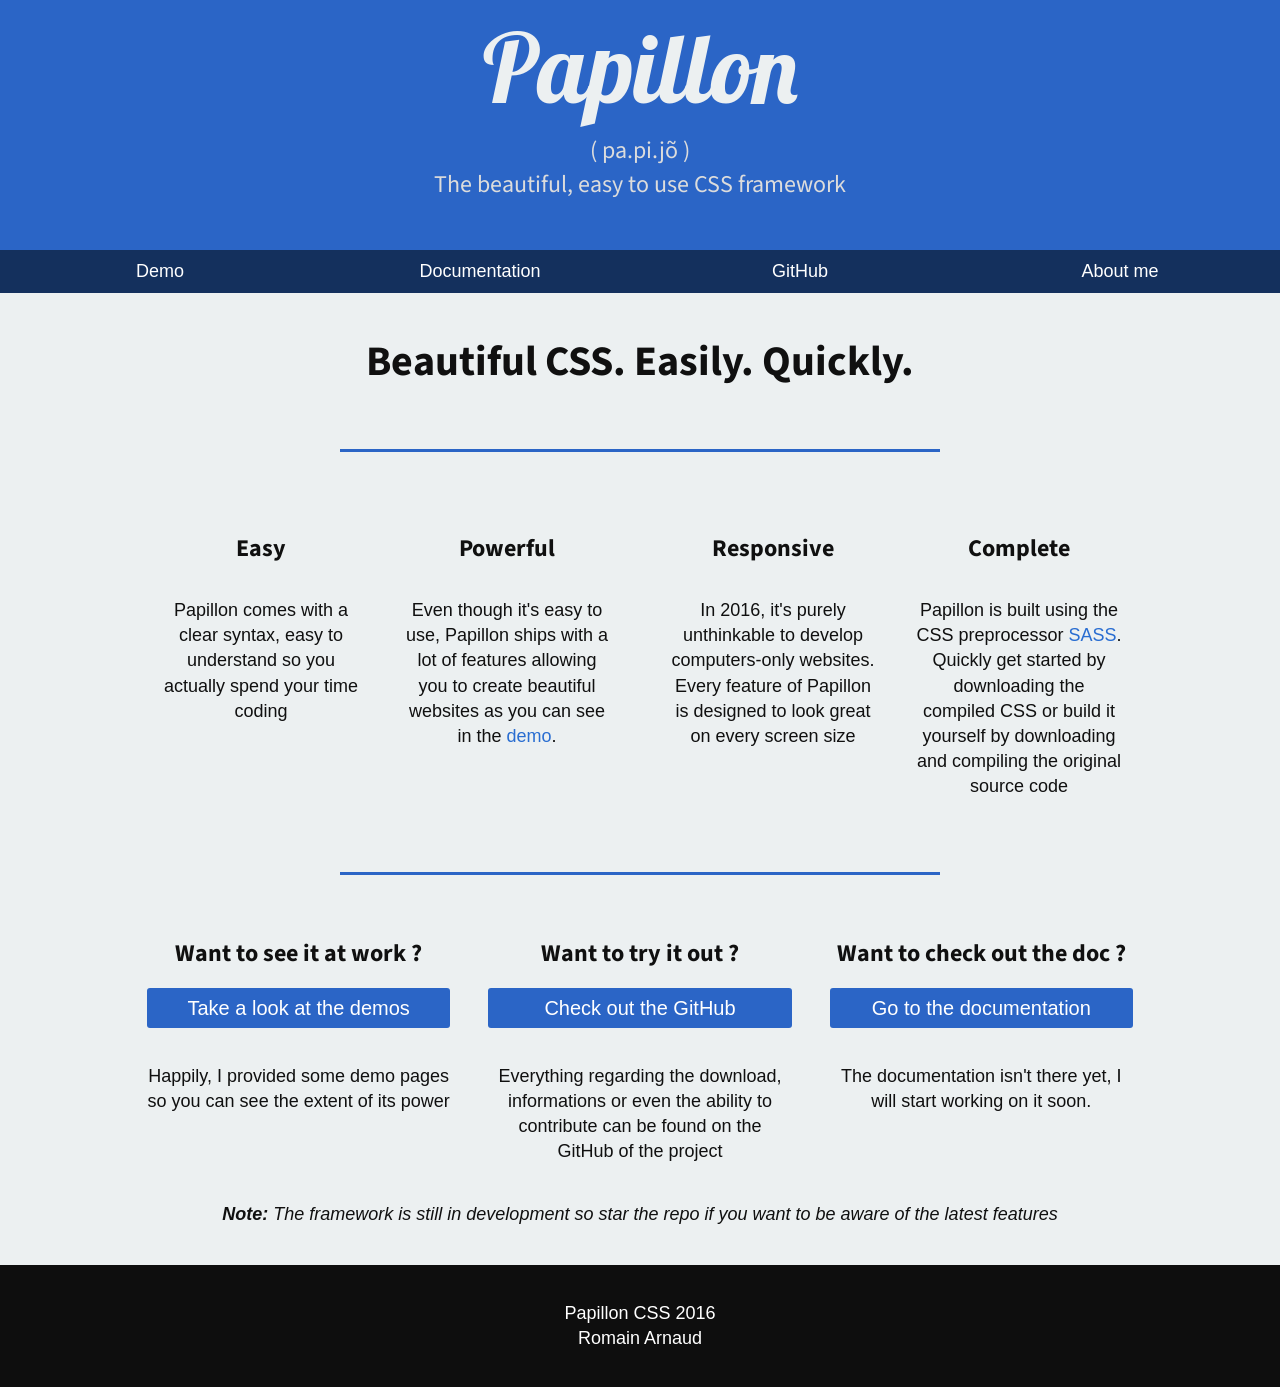
==== commit 3ccd7ca9: "Add Google Analytics" ====
--- a/index.html
+++ b/index.html
@@ -4,9 +4,9 @@
         <title>Papillon CSS</title>
         <meta charset="UTF-8">
         <meta name="Content-Language" content="en">
-        <meta name="Description" content="Soft CSS, a powerful yet easy to use front-end framework for faster and easier web development.">
-        <meta name="Keywords" content="css framework, css, framework, css3, html5, javascript, soft css, Romain Arnaud">
-        <meta name="Subject" content="Soft CSS Framework">
+        <meta name="Description" content="Papillon CSS, a powerful yet easy to use front-end framework for faster and easier web development.">
+        <meta name="Keywords" content="css framework, css, framework, css3, html5, javascript, papillon css, Romain Arnaud">
+        <meta name="Subject" content="Papillon CSS Framework">
         <meta name="Author" content="Romain Arnaud">
         <meta name="Publisher" content="Romain Arnaud">
         <meta name="Identifier-Url" content="http://romainarnaud.fr">
@@ -15,12 +15,12 @@
         <link href='https://fonts.googleapis.com/css?family=Ubuntu' rel='stylesheet' type='text/css'>
         <link href='https://fonts.googleapis.com/css?family=Source+Sans+Pro' rel='stylesheet' type='text/css'>
         <link rel="stylesheet" type="text/css" href="src/min/papillon.min.css">
-
         <script src="../src/js/misc.js"></script>
         <script src="../src/js/papillon.js"></script>
         <script src="../src/js/dom.js"></script>
         <link rel="stylesheet" href="https://maxcdn.bootstrapcdn.com/font-awesome/4.5.0/css/font-awesome.min.css">
         <link href='https://fonts.googleapis.com/css?family=Source+Code+Pro' rel='stylesheet' type='text/css'>
+        <link href='https://fonts.googleapis.com/css?family=Lobster' rel='stylesheet' type='text/css'>
         <script>
           (function(i,s,o,g,r,a,m){i['GoogleAnalyticsObject']=r;i[r]=i[r]||function(){
           (i[r].q=i[r].q||[]).push(arguments)},i[r].l=1*new Date();a=s.createElement(o),
@@ -42,7 +42,7 @@
         <div class="links">
           <a href="./demo">Demo</a>
           <a href="./doc">Documentation</a>
-          <a href="https://github.com/Rominou34/soft-css">GitHub</a>
+          <a href="https://github.com/Rominou34/papillon">GitHub</a>
           <a href="http://rominou34.github.io/">About me</a>
         </div>
       </nav>
@@ -56,14 +56,14 @@
             <div class="col-6">
               <h4 class="text-center">Easy</h4><br/>
               <p class="text-center">
-                Soft CSS comes with a clear syntax, easy to understand so you
+                Papillon comes with a clear syntax, easy to understand so you
                 actually spend your time coding
               </p>
             </div>
             <div class="col-6">
               <h4 class="text-center">Powerful</h4><br/>
               <p class="text-center">
-                Even though it's easy to use, Soft CSS ships with a lot of
+                Even though it's easy to use, Papillon ships with a lot of
                 features allowing you to create beautiful websites as you can
                 see in the <a href="./demo">demo</a>.
               </p>
@@ -74,14 +74,14 @@
               <h4 class="text-center">Responsive</h4><br/>
               <p class="text-center">
                 In 2016, it's purely unthinkable to develop computers-only
-                websites. Every feature of Soft CSS is designed to look great
+                websites. Every feature of Papillon is designed to look great
                 on every screen size
               </p>
             </div>
             <div class="col-6">
               <h4 class="text-center">Complete</h4><br/>
               <p class="text-center">
-                Soft CSS is built using the CSS preprocessor
+                Papillon is built using the CSS preprocessor
                 <a href="http://sass-lang.com/">SASS</a>. Quickly get started by
                 downloading the compiled CSS or build it yourself by downloading
                 and compiling the original source code
@@ -130,7 +130,7 @@
         </div>
       </main>
       <footer>
-        Soft CSS 2016<br/>
+        Papillon CSS 2016<br/>
         Romain Arnaud
       </footer>
     </body>
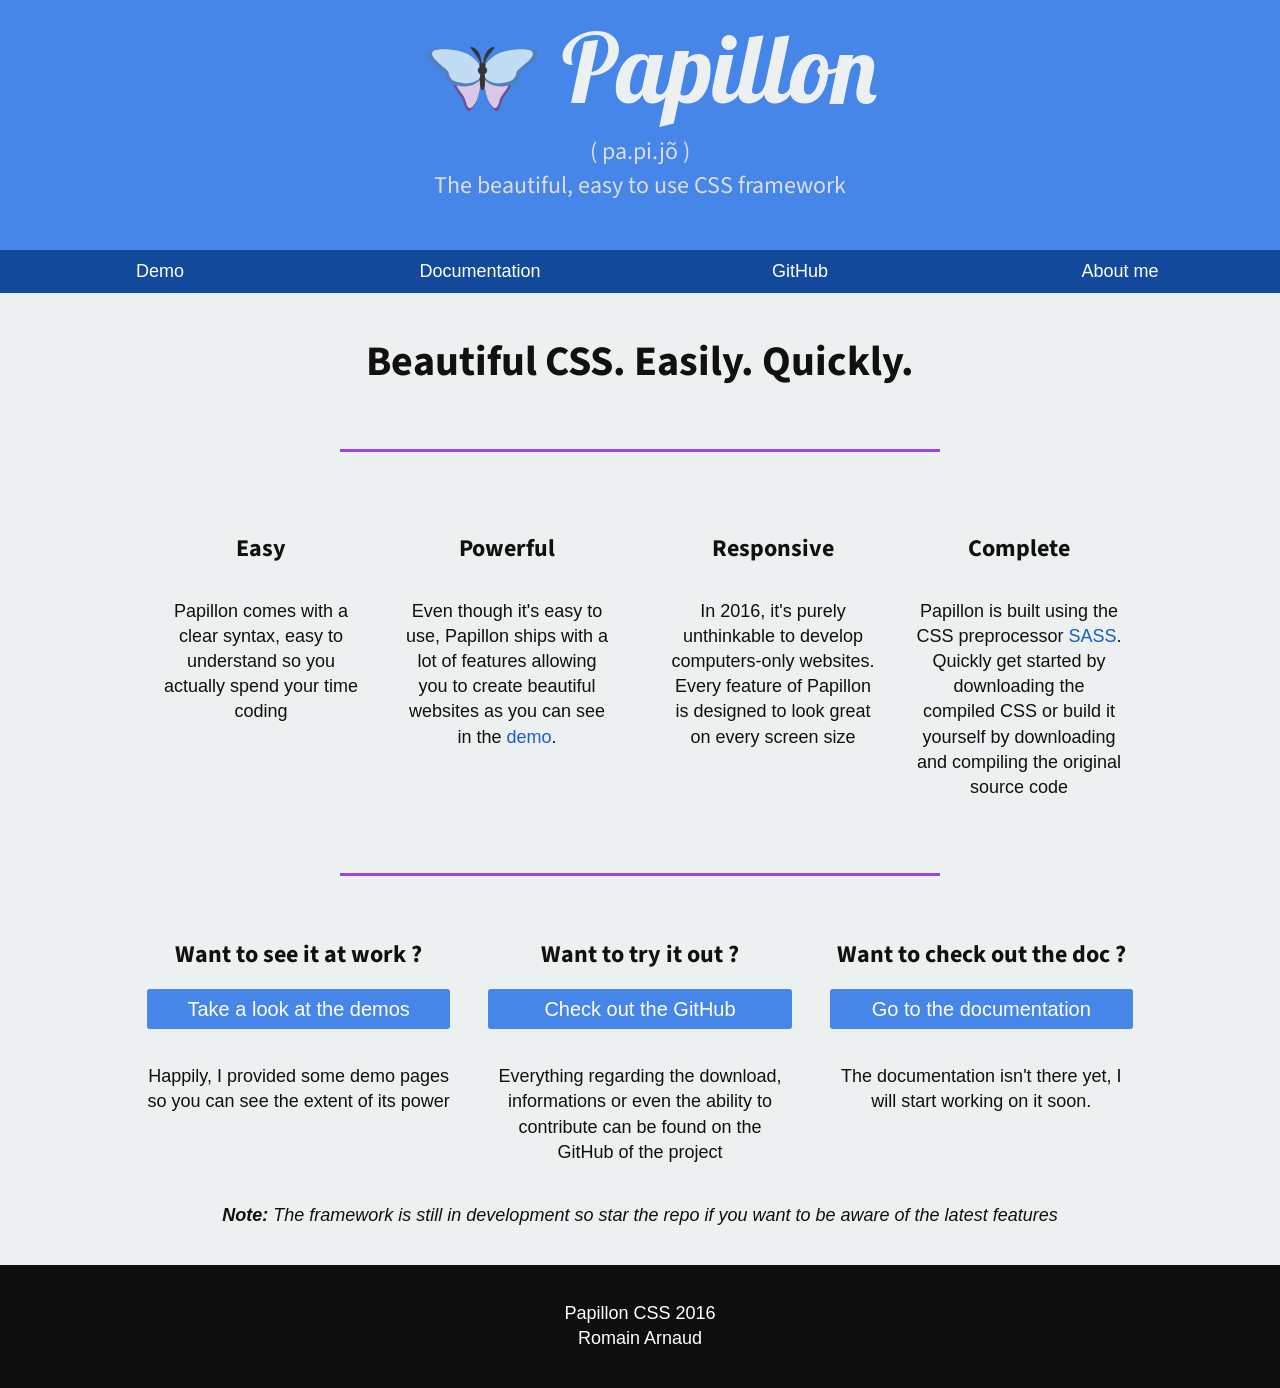
==== commit bb087171: "Add logo and use secondary colors * Added the logo on the banner * We now use secondary color ( it w" ====
--- a/index.html
+++ b/index.html
@@ -34,7 +34,7 @@
     </head>
     <body>
       <header>
-        Papillon
+        <img src="logo.svg"></img>Papillon
         <small>( pa.pi.jõ )<br/>The beautiful, easy to use CSS framework</small>
       </header>
       <nav class="top">
--- a/src/min/papillon.min.css
+++ b/src/min/papillon.min.css
@@ -434,13 +434,13 @@
 ****/
 /***** LINKS *****/
 a {
-  color: #296dd1; }
+  color: #195fc8; }
 
 a:hover, a:visited:hover {
-  color: #598fde; }
+  color: #4586e8; }
 
 a:visited {
-  color: #73289c; }
+  color: #7718c6; }
 
 /***** ARTICLES *****/
 article {
@@ -461,21 +461,21 @@
 ****/
 /***** BLOCKQUOTE *****/
 blockquote {
-  background: #dfe2e6;
+  background: rgba(69, 134, 232, 0.15);
   padding: 1em;
   line-height: 1.5;
   width: auto;
   display: inline-block;
   margin: 0.8em;
-  border: 1px solid #dfe2e6; }
+  border: 1px solid rgba(69, 134, 232, 0.15); }
 
 blockquote:not(.reverse) {
-  border-left: 4px solid #afb0b1;
+  border-left: 4px solid #b570ee;
   text-align: left;
   float: left; }
 
 blockquote.reverse {
-  border-right: 4px solid #afb0b1;
+  border-right: 4px solid #b570ee;
   text-align: right;
   float: right; }
 
@@ -506,13 +506,12 @@
 
 /***** CODE *****/
 code {
-  background-color: #dfe2e6;
+  background-color: rgba(69, 134, 232, 0.15);
   font-family: "Source Code Pro", "Courier New", "monospace";
   -webkit-border-radius: 0.2em;
   -moz-border-radius: 0.2em;
   border-radius: 0.2em;
   padding: 0 0.2em;
-  border: 1px solid #afb0b1;
   color: #101010;
   font-size: 80%; }
 
@@ -521,6 +520,7 @@
   margin: 0.4em 1em;
   padding: 0.5em;
   text-align: left;
+  border: 1px solid #b570ee;
   border-width: 1px 1px 1px 3px;
   word-wrap: break-word;
   max-width: 100%;
@@ -532,7 +532,7 @@
 pre > code[data-lang]::before {
   content: attr(data-lang);
   display: inline-block;
-  background-color: #afb0b1;
+  background-color: #b570ee;
   position: relative;
   top: -1.33em;
   font-size: 150%;
@@ -540,7 +540,7 @@
   -webkit-border-radius: 0 0 0.5em 0;
   -moz-border-radius: 0 0 0.5em 0;
   border-radius: 0 0 0.5em 0;
-  left: -0.5em;
+  left: calc(-0.5em + 3px);
   width: auto; }
 
 /****
@@ -568,7 +568,7 @@
   font-size: 96px;
   font-family: "Lobster", cursive;
   color: #ecf0f1;
-  background-color: #2b65c6;
+  background-color: #4586e8;
   width: 100%;
   text-align: center; }
 
@@ -578,6 +578,12 @@
   color: #dcdcdc;
   display: block;
   padding-bottom: 2em; }
+
+body > header > img {
+  height: 64px;
+  width: auto;
+  display: inline;
+  margin: 24px; }
 
 /***** H1, H1, H2, H3, H4, H5, H6 *****/
 h1,
@@ -621,7 +627,7 @@
 h5 a::before,
 h6 a::before {
   content: '#';
-  color: rgba(139, 173, 230, 0.75);
+  color: rgba(182, 208, 246, 0.75);
   position: absolute;
   left: 0;
   line-height: 250%;
@@ -633,7 +639,7 @@
 h4 a:hover::before,
 h5 a:hover::before,
 h6 a:hover::before {
-  color: #2b65c6; }
+  color: #4586e8; }
 
 h1 {
   font-size: 42px; }
@@ -660,7 +666,7 @@
   display: block;
   margin: 2em auto;
   height: 3px;
-  background-color: #2b65c6; }
+  background-color: #9d43e8; }
 
 /****
 * I *
@@ -685,7 +691,7 @@
   color: #484848;
   display: block;
   position: absolute;
-  border: 2px dashed #afb0b1;
+  border: 2px dashed #b570ee;
   -webkit-border-radius: 0.2em;
   -moz-border-radius: 0.2em;
   border-radius: 0.2em;
@@ -694,7 +700,7 @@
   left: 0;
   max-width: 100%;
   height: auto;
-  background-color: #dfe2e6;
+  background-color: rgba(69, 134, 232, 0.15);
   box-sizing: border-box; }
 
 /****
@@ -702,13 +708,13 @@
 ****/
 /***** KEYBOARD *****/
 kbd {
-  background-color: #dfe2e6;
+  background-color: rgba(69, 134, 232, 0.15);
   -webkit-border-radius: 2px;
   -moz-border-radius: 2px;
   border-radius: 2px;
   border-width: 1px 1px 3px 1px;
   border-style: solid;
-  border-color: #afb0b1;
+  border-color: #b570ee;
   padding: 0 2px; }
 
 /****
@@ -770,16 +776,16 @@
   height: 60%;
   top: 20%;
   left: -0.5em;
-  border-right: 6px solid #2b65c6; }
+  border-right: 6px solid #4586e8; }
 
 /********** ELEMENTS ASPECT **********/
 /* Change the aspect of a container to showcase something inside */
 .showcase {
-  background-color: #dfe2e6;
-  border: #afb0b1;
+  background-color: rgba(69, 134, 232, 0.15);
+  border: #b570ee;
   margin: 2em 1em;
   padding: 1em;
-  box-shadow: 0 0 4px 0 #afb0b1 inset;
+  box-shadow: 0 0 2px 1px #b570ee inset;
   -webkit-border-radius: 4px;
   -moz-border-radius: 4px;
   border-radius: 4px; }
@@ -825,11 +831,11 @@
   background-color: #c3c4c6; }
 
 table {
-  border: 1px solid #afb0b1; }
+  border: 1px solid #b570ee; }
 
 table > :not(:last-child),
 tbody > :not(:last-child) {
-  border-bottom: 1px solid #afb0b1; }
+  border-bottom: 1px solid #b570ee; }
 
 /******** MINIMALISTIC DESIGN ********/
 table.min thead,
@@ -862,16 +868,16 @@
 
 /******** ALTERNATING ROWS ********/
 table.alt tbody > tr:nth-child(even) {
-  background: #dfe2e6; }
+  background: rgba(69, 134, 232, 0.15); }
 
 /*table.alt tbody > tr:nth-child(odd) {background: #fff}*/
 /******** REACTIVE DESIGN ********/
 table.reactive :not(thead):not(tfoot) tr:hover {
-  background-color: #cad9f3;
-  background-color: #dfe2e6; }
+  background-color: #fbfcfe;
+  background-color: rgba(69, 134, 232, 0.15); }
 
 table.reactive :not(thead):not(tfoot) tr td:hover {
-  background-color: #8bade6;
+  background-color: #b6d0f6;
   background-color: #c3c4c6; }
 
 /* We import the classes for the forms */
@@ -1062,7 +1068,7 @@
   -moz-transition: all 0.25s ease-out;
   -o-transition: all 0.25s ease-out;
   transition: all 0.25s ease-out;
-  background-color: #afb0b1;
+  background-color: #b570ee;
   color: #101010; }
 
 .button:visited {
@@ -1070,11 +1076,11 @@
 
 button:disabled,
 .button.disabled {
-  background-color: #afb0b1;
+  background-color: #b570ee;
   color: #484848; }
 
 button:disabled:hover {
-  background-color: #afb0b1;
+  background-color: #b570ee;
   cursor: not-allowed; }
 
 button:focus,
@@ -1087,7 +1093,7 @@
 
 button:not(:disabled):focus,
 .button:not(.disabled):focus {
-  border-color: #2b65c6; }
+  border-color: #4586e8; }
 
 button:not(:disabled):not(.loading):active,
 .button:not(.disabled):not(.loading):active {
@@ -1205,68 +1211,68 @@
 */
 button.primary,
 .button.primary {
-  background-color: #2b65c6; }
+  background-color: #4586e8; }
 
 button.primary:not(:disabled):not(.loading):not(.outline):hover,
 .button.primary:not(.disabled):not(.loading):not(.outline):hover,
 button.primary:not(:disabled):focus,
 .button.primary:not(.disabled):focus {
-  background-color: #5486da; }
+  background-color: #7ba9ef; }
 
 button.primary:not(:disabled):not(.loading):active,
 .button.primary:not(.disabled):not(.loading):active {
-  background-color: #204b94; }
+  background-color: #1a65d5; }
 
 button.primary:disabled,
 .button.primary.disabled {
-  background-color: #5486da; }
+  background-color: #7ba9ef; }
 
 button.primary.outline,
 .button.primary.outline {
-  color: #2b65c6;
+  color: #4586e8;
   background-color: transparent;
-  border-color: #2b65c6; }
+  border-color: #4586e8; }
 
 button.primary.outline:hover,
 .button.primary.outline:hover,
 button.primary.outline:focus,
 .button.primary.outline:focus {
   color: #fff;
-  background-color: #2b65c6; }
+  background-color: #4586e8; }
 
 /*
 * SECONDARY
 */
 button.secondary,
 .button.secondary {
-  background-color: #9f24c9; }
+  background-color: #9d43e8; }
 
 button.secondary:not(:disabled):not(.loading):not(.outline):hover,
 .button.secondary:not(.disabled):not(.loading):not(.outline):hover,
 button.secondary:not(:disabled):focus,
 .button.secondary:not(.disabled):focus {
-  background-color: #b94bdf; }
+  background-color: #b97aef; }
 
 button.secondary:not(:disabled):not(.loading):active,
 .button.secondary:not(.disabled):not(.loading):active {
-  background-color: #761b95; }
+  background-color: #7f1ad4; }
 
 button.secondary:disabled,
 .button.secondary.disabled {
-  background-color: #b94bdf; }
+  background-color: #b97aef; }
 
 button.secondary.outline,
 .button.secondary.outline {
-  color: #9f24c9;
+  color: #9d43e8;
   background-color: transparent;
-  border-color: #9f24c9; }
+  border-color: #9d43e8; }
 
 button.secondary.outline:hover,
 .button.secondary.outline:hover,
 button.secondary.outline:focus,
 .button.secondary.outline:focus {
   color: #fff;
-  background-color: #9f24c9; }
+  background-color: #9d43e8; }
 
 /*
 * GREEN
@@ -1419,16 +1425,16 @@
 
 button.black.outline,
 .button.black.outline {
-  color: #afb0b1;
+  color: #b570ee;
   background-color: transparent;
-  border-color: #afb0b1; }
+  border-color: #b570ee; }
 
 button.black.outline:hover,
 .button.black.outline:hover,
 button.black.outline:focus,
 .button.black.outline:focus {
   color: #fff;
-  background-color: #afb0b1; }
+  background-color: #b570ee; }
 
 /* We import the classes for the menus */
 nav {
@@ -1494,7 +1500,7 @@
   flex: 1;
   text-align: center;
   color: #fff;
-  background-color: #14305d;
+  background-color: #13499a;
   z-index: 3; }
 
 nav.top .links > :not(.submenu),
@@ -1503,14 +1509,14 @@
 
 nav.top .links > :hover,
 nav.top .links > a:visited:hover {
-  background-color: #204b94;
+  background-color: #1a65d5;
   cursor: pointer; }
 
 /*
 * TOP NAVBAR SUBMENU
 */
 nav.top .submenu.active {
-  background-color: #204b94; }
+  background-color: #1a65d5; }
 
 nav.top .submenu {
   position: relative;
@@ -1566,7 +1572,7 @@
 nav.top .submenu .dropdown span {
   display: block;
   width: 100%;
-  background-color: #204b94;
+  background-color: #1a65d5;
   color: #fff;
   -webkit-transition: padding 0.4s;
   -moz-transition: padding 0.4s;
@@ -1574,7 +1580,7 @@
   transition: padding 0.4s; }
 
 nav.top .submenu .dropdown :not(.category):hover {
-  background-color: #14305d; }
+  background-color: #13499a; }
 
 /*
 * TOP NAVBAR SUBMENU CATEGORY
@@ -1618,7 +1624,7 @@
   -moz-transition: width 0.25s;
   -o-transition: width 0.25s;
   transition: width 0.25s;
-  background-color: #204b94; }
+  background-color: #1a65d5; }
 
 nav.side div,
 nav.side a,
@@ -1631,7 +1637,7 @@
 */
 nav.side .header {
   width: 100%;
-  background-color: #204b94;
+  background-color: #1a65d5;
   height: 150px;
   color: #ecf0f1;
   width: 100%;
@@ -1758,12 +1764,12 @@
 
 nav.side .links .category > a {
   font-size: 18px;
-  border-left: 2px solid #2b65c6;
+  border-left: 2px solid #4586e8;
   padding-left: 1.2em; }
 
 nav.side .links .category > div {
   font-size: 18px;
-  border-left: 2px solid #2b65c6; }
+  border-left: 2px solid #4586e8; }
 
 /*
 * SIDE MENU FOOTER
@@ -1794,7 +1800,7 @@
 nav.aside .submenu .dropdown a {
   width: 100%;
   display: block;
-  color: #2b65c6;
+  color: #4586e8;
   border-left: 2px solid transparent;
   border-color: transparent;
   line-height: 1.2;
@@ -1830,7 +1836,7 @@
 nav.aside a.current,
 nav.aside .submenu :first-child.current,
 nav.aside .submenu .dropdown a.current {
-  border-color: #2b65c6; }
+  border-color: #4586e8; }
 
 nav.aside .category {
   font-size: 120%;
@@ -1869,7 +1875,7 @@
 @media (max-width: 600px) {
   nav.top {
     display: block;
-    background-color: #14305d; }
+    background-color: #13499a; }
 
   nav.top .links {
     max-height: 0;
@@ -1892,7 +1898,7 @@
     padding: 0.8em 0; }
 
   nav.top .links > :not(:last-child) {
-    border-bottom: 2px solid #2b65c6; }
+    border-bottom: 2px solid #4586e8; }
 
   nav.top .submenu .dropdown {
     position: relative;
@@ -1900,12 +1906,12 @@
 
   nav.top .submenu .dropdown > a,
   nav.top .submenu .dropdown > div {
-    background-color: #204b94;
+    background-color: #1a65d5;
     padding: 0.8em 0;
-    border-top: 1px solid #14305d; }
+    border-top: 1px solid #13499a; }
 
   nav.top .submenu .dropdown > :hover {
-    background-color: #14305d; }
+    background-color: #13499a; }
 
   nav.top .submenu .dropdown {
     max-height: 0; }
@@ -1918,7 +1924,7 @@
     display: block;
     height: 50px;
     margin-right: calc(100% - 80px);
-    background-color: #204b94; }
+    background-color: #1a65d5; }
 
   nav.top .toggle.right {
     margin-right: 0;
@@ -1946,7 +1952,7 @@
 
   nav.side:not(.active) .toggle {
     width: 50px;
-    background-color: #204b94;
+    background-color: #1a65d5;
     -webkit-border-radius: 0 0 4px 0;
     -moz-border-radius: 0 0 4px 0;
     border-radius: 0 0 4px 0; }
@@ -1986,7 +1992,7 @@
     border-bottom: 0 solid #000; }
 
   nav.side .links .category > span {
-    border-bottom: 2px solid #2b65c6; }
+    border-bottom: 2px solid #4586e8; }
 
   nav.side .links .category > a,
   nav.side .links .category > div {
@@ -2089,7 +2095,7 @@
   border: inherit inherit inherit !important;
   margin: 0 !important;
   padding: 0 !important;
-  background-color: #2b65c6; }
+  background-color: #4586e8; }
 
 /*************** SOFT TOOLTIPS ***************/
 .soft-tooltip {
@@ -2166,9 +2172,9 @@
 /************** SOFT NOTIFICATIONS ****************/
 .soft-notif {
   display: block;
-  border: 1px solid #204b94;
-  background-color: #5486da;
-  box-shadow: 1px 1px 2px 0 #14305d;
+  border: 1px solid #1a65d5;
+  background-color: #7ba9ef;
+  box-shadow: 1px 1px 2px 0 #13499a;
   color: #1d1d1d;
   font-size: 18px;
   text-align: center;
@@ -2215,6 +2221,7 @@
   background-color: #0e0e0e;
   color: #ecf0f1;
   z-index: 100;
+  padding: 0.5em;
   left: 0;
   box-sizing: border-box; }
 
@@ -2235,7 +2242,7 @@
   margin: auto 8px;
   border-radius: 4px;
   padding: 4px;
-  background-color: #2b65c6;
+  background-color: #4586e8;
   color: #ecf0f1;
   font-size: 18px;
   line-height: 2em;
@@ -2245,7 +2252,7 @@
 .banner-top .close:hover,
 .banner-bot .close:hover {
   cursor: pointer;
-  background-color: #204b94; }
+  background-color: #1a65d5; }
 
 /**************************************
 *** MOBILE
@@ -2337,11 +2344,11 @@
 /********** ELEMENTS ASPECT **********/
 /* Sets a subtle background color */
 .bg-color {
-  background-color: #dfe2e6 !important; }
+  background-color: rgba(69, 134, 232, 0.15) !important; }
 
 /* Sets a border */
 .border {
-  border: 1px solid #afb0b1; }
+  border: 1px solid #b570ee; }
 
 /********** SMALL CORRECTIONS ********/
 /* Set no padding */
@@ -2648,12 +2655,12 @@
 /*** COLOR FADE OUT ***/
 @keyframes color-fadeout {
   0% {
-    background-color: #8bade6; }
+    background-color: #b6d0f6; }
   100% {
     background-color: inherit; } }
 @-webkit-keyframes color-fadeout {
   0% {
-    background-color: #8bade6; }
+    background-color: #b6d0f6; }
   100% {
     background-color: inherit; } }
 /*** OPACITY FADE OUT ***/
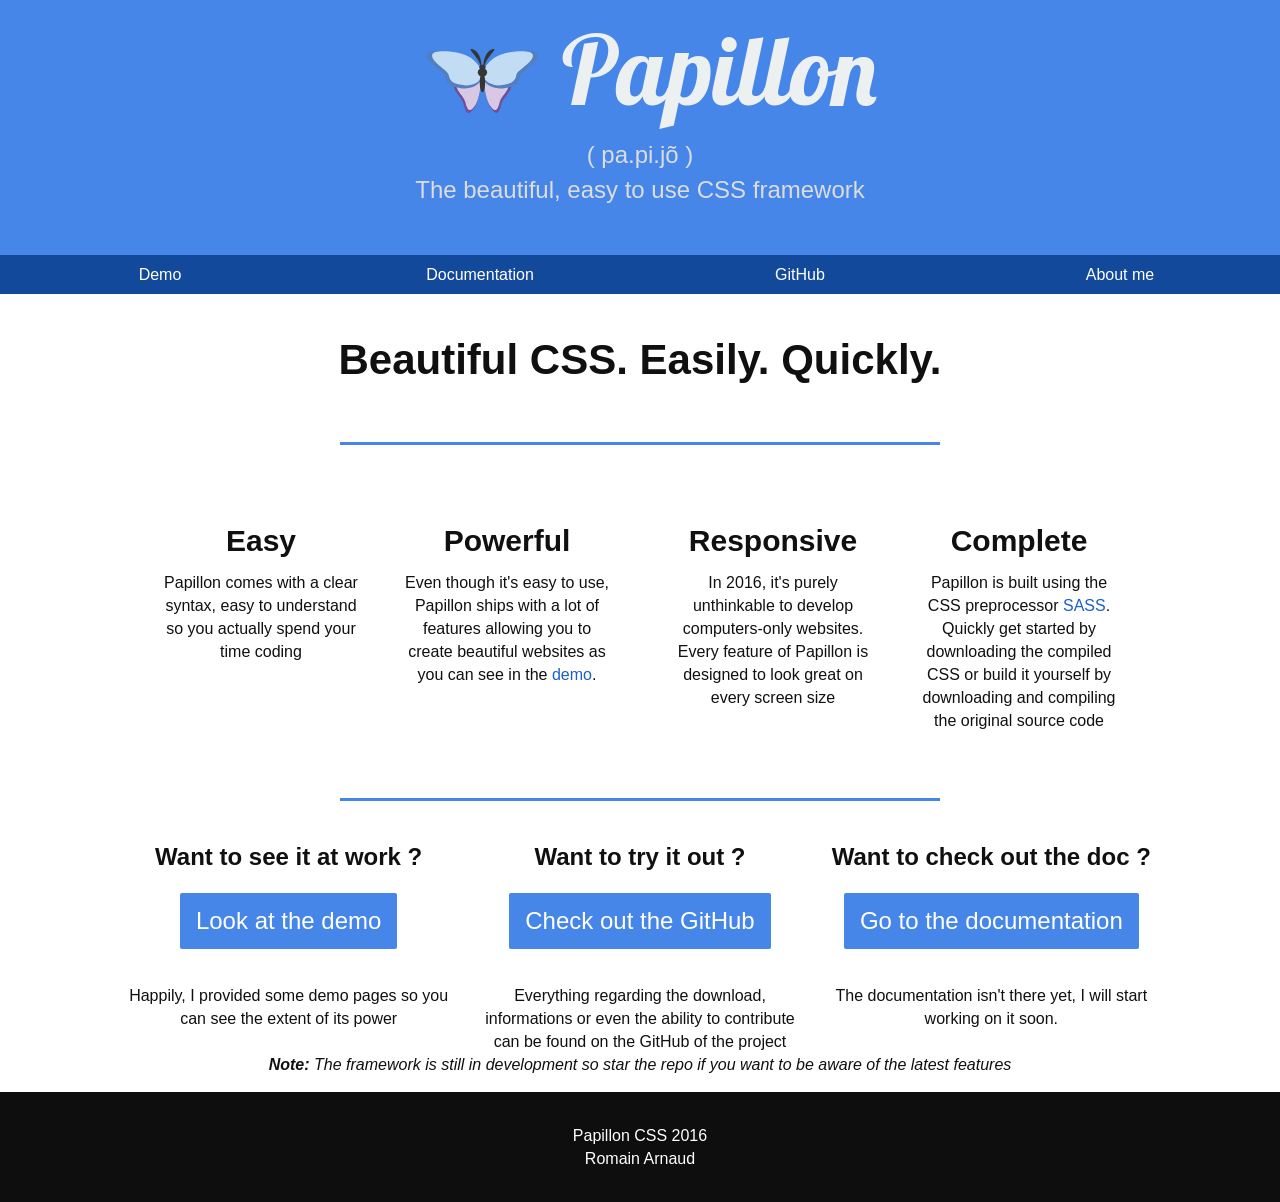
==== commit f02c6f87: "Imrove variables and appearance of some things * Deleted bg-color-elements and border-color-elements" ====
--- a/index.html
+++ b/index.html
@@ -1,7 +1,7 @@
 <!DOCTYPE html>
 <html>
     <head>
-        <title>Papillon CSS</title>
+        <title>Papillon, the beautiful CSS framework</title>
         <meta charset="UTF-8">
         <meta name="Content-Language" content="en">
         <meta name="Description" content="Papillon CSS, a powerful yet easy to use front-end framework for faster and easier web development.">
@@ -13,11 +13,11 @@
         <meta name="Geography" content="Montpellier, France, 34000">
         <meta name="viewport" content="width=device-width, initial-scale=1.0">
         <link href='https://fonts.googleapis.com/css?family=Ubuntu' rel='stylesheet' type='text/css'>
-        <link href='https://fonts.googleapis.com/css?family=Source+Sans+Pro' rel='stylesheet' type='text/css'>
+        <link href="https://fonts.googleapis.com/css?family=Cutive+Mono" rel="stylesheet">
         <link rel="stylesheet" type="text/css" href="src/min/papillon.min.css">
-        <script src="../src/js/misc.js"></script>
-        <script src="../src/js/papillon.js"></script>
-        <script src="../src/js/dom.js"></script>
+        <script src="src/js/misc.js"></script>
+        <script src="src/js/papillon.js"></script>
+        <script src="src/js/dom.js"></script>
         <link rel="stylesheet" href="https://maxcdn.bootstrapcdn.com/font-awesome/4.5.0/css/font-awesome.min.css">
         <link href='https://fonts.googleapis.com/css?family=Source+Code+Pro' rel='stylesheet' type='text/css'>
         <link href='https://fonts.googleapis.com/css?family=Lobster' rel='stylesheet' type='text/css'>
@@ -54,14 +54,14 @@
         <div class="container-lg stack-lg soft-col">
           <div class="container stack-sm soft-col col-6">
             <div class="col-6">
-              <h4 class="text-center">Easy</h4><br/>
+              <h3 class="text-center">Easy</h3>
               <p class="text-center">
                 Papillon comes with a clear syntax, easy to understand so you
                 actually spend your time coding
               </p>
             </div>
             <div class="col-6">
-              <h4 class="text-center">Powerful</h4><br/>
+              <h3 class="text-center">Powerful</h3>
               <p class="text-center">
                 Even though it's easy to use, Papillon ships with a lot of
                 features allowing you to create beautiful websites as you can
@@ -71,7 +71,7 @@
           </div>
           <div class="container stack-sm soft-col col-6">
             <div class="col-6">
-              <h4 class="text-center">Responsive</h4><br/>
+              <h3 class="text-center">Responsive</h3>
               <p class="text-center">
                 In 2016, it's purely unthinkable to develop computers-only
                 websites. Every feature of Papillon is designed to look great
@@ -79,7 +79,7 @@
               </p>
             </div>
             <div class="col-6">
-              <h4 class="text-center">Complete</h4><br/>
+              <h3 class="text-center">Complete</h3>
               <p class="text-center">
                 Papillon is built using the CSS preprocessor
                 <a href="http://sass-lang.com/">SASS</a>. Quickly get started by
@@ -93,8 +93,8 @@
         <div class="container stack-lg col-12 soft-col text-center">
           <div class="col-4">
             <h4>Want to see it at work ?</h4>
-            <a href="./demo" class="button primary large fullWidth text-center">
-              Take a look at the demos
+            <a href="./demo" class="button primary large">
+              Look at the demo
             </a>
             <p>
               <br/>
@@ -104,7 +104,7 @@
           </div>
           <div class="col-4">
             <h4>Want to try it out ?</h4>
-            <a href="https://github.com/Rominou34/papillon" class="button primary large fullWidth text-center">
+            <a href="https://github.com/Rominou34/papillon" class="button primary large">
               Check out the GitHub
             </a>
             <p>
@@ -115,7 +115,7 @@
           </div>
           <div class="col-4">
             <h4>Want to check out the doc ?</h4>
-            <a href="./doc" class="button primary large fullWidth text-center">
+            <a href="./doc" class="button primary large">
               Go to the documentation
             </a>
             <p>
--- a/src/min/papillon.min.css
+++ b/src/min/papillon.min.css
@@ -1,2678 +1,2 @@
-/*
-* Soft CSS - The tweakable CSS framework
-* Romain Arnaud - 2016
-*/
-/*
-* Soft CSS - The tweakable CSS framework
-* Romain Arnaud - 2016
-*/
-/*
-******************************************************************************
-* COLOR PALETTE
-******************************************************************************
-*/
-/*
-* HOW TO USE
-* - Define the default color each time ( $blue-default, $red-default, etc. )
-* - The shades will be automatically calculated using lighten() and darken()
-* - At the end, choose the colors of elements using the color palette
-*   so you have an uniform color scheme
-*/
-/********************
-*   COLOR PALETTE   *
-********************/
-/*** PRIMARY COLORS ***/
-/*** COMPLEMENTARY ***/
-/* THEME */
-/*
-* ELEMENT COLORS
-*/
-/* HEADER */
-  /*$bg-color-html: #fff;
-  $bg-color-body: #ecf0f1;
-  $bg-color-main: #ecf0f1;
-  $bg-color-aside: lighten($red-color, 40%);
-  $bg-color-footer: $black-color;
-
-  $bg-color-code: lighten($primary-color, 42%);
-
-  $font-color-text: $black-color;
-  $font-color-title: lighten($black-color, 4%);
-  $font-color-title-second: $grey-color;
-  $font-color-footer: #dcdcdc;*/
-  /*$bg-color-base: #101520;
-  $bg-color-elements: #182534;
-  $bg-color-elements-shade: #23364e;
-  $border-color-elements: #304760;
-
-  $font-color-shade: #343b4d;
-  $font-color-grey: #6f7278;
-  $font-color-base: #e6e6e6;
-
-  $bg-color-base: #ffc9fe;
-  $bg-color-elements: #f2a1f1;
-  $bg-color-elements-shade: #e77ee6;
-  $border-color-elements: #cf4dce;
-
-  $font-color-shade: #65265e;
-  $font-color-grey: #4b1a37;
-  $font-color-base: #2f0015;*/
-/*
-******************************************************************************
-* LAYOUT CONTROL
-******************************************************************************
-*/
-/*
-***** NAVIGATION *****
-*/
-/********** SIZES **********/
-/*
-***** GRID LAYOUT *****
-*/
-/* Container threshold sizes */
-/*
-******************************************************************************
-* FONTS
-******************************************************************************
-*/
-/* basic text */
-/* basic text sans serif */
-/* basic text serif ? */
-/* h1, h2, h3, h4, h5, h6 */
-/* Header */
-/* code */
-/* Basic text */
-/* Basic text */
-/* Basic text */
-/* Header */
-/* We reset all the rules so it looks the same for all browsers */
-/*! sanitize.css v3.3.0 | CC0 1.0 Public Domain | github.com/10up/sanitize.css */
-/* Latest tested: Android 6, Chrome 48, Edge 13, Firefox 44, Internet Explorer 11, iOS 9, Opera 35, Safari 9, Windows Phone 8.1 */
-/*
- * Normalization
- */
-abbr[title] {
-  text-decoration: underline;
-  /* Chrome 48+, Edge 12+, Internet Explorer 11-, Safari 9+ */
-  text-decoration: underline dotted;
-  /* Firefox 40+ */ }
-
-audio:not([controls]) {
-  display: none;
-  /* Chrome 44-, iOS 8+, Safari 9+ */ }
-
-b,
-strong {
-  font-weight: bolder;
-  /* Edge 12+, Safari 6.2+, and Chrome 18+ */ }
-
-button {
-  -moz-appearance: button;
-  -webkit-appearance: button;
-  /* iOS 8+ */
-  overflow: visible;
-  /* Internet Explorer 11- */ }
-
-button::-moz-focus-inner, input::-moz-focus-inner {
-  border: 0;
-  /* Firefox 4+ */
-  padding: 0;
-  /* Firefox 4+ */ }
-
-button:-moz-focusring, input:-moz-focusring {
-  outline: 1px dotted ButtonText;
-  /* Firefox 4+ */ }
-
-button,
-select {
-  text-transform: none;
-  /* Firefox 40+, Internet Explorer 11- */ }
-
-details {
-  display: block;
-  /* Edge 12+, Firefox 40+, Internet Explorer 11-, Windows Phone 8.1+ */ }
-
-html {
-  -ms-overflow-style: -ms-autohiding-scrollbar;
-  /* Edge 12+, Internet Explorer 11- */
-  overflow-y: scroll;
-  /* All browsers without overlaying scrollbars */
-  -ms-text-size-adjust: 100%;
-  -webkit-text-size-adjust: 100%;
-  /* iOS 8+, Windows Phone 8.1+ */ }
-
-hr {
-  overflow: visible;
-  /* Internet Explorer 11-, Edge 12+ */ }
-
-input {
-  -webkit-border-radius: 0; }
-
-input[type="button"],
-input[type="reset"],
-input[type="submit"] {
-  -moz-appearance: button;
-  -webkit-appearance: button;
-  /* iOS 8+ */ }
-
-input[type="number"] {
-  width: auto;
-  /* Firefox 36+ */ }
-
-input[type="search"] {
-  -moz-appearance: textfield;
-  -webkit-appearance: textfield;
-  /* Chrome 45+, Safari 9+ */ }
-
-input[type="search"]::-webkit-search-cancel-button,
-input[type="search"]::-webkit-search-decoration {
-  -moz-appearance: none;
-  -webkit-appearance: none;
-  /* Chrome 45+, Safari 9+ */ }
-
-main {
-  display: block;
-  /* Android 4.3-, Internet Explorer 11-, Windows Phone 8.1+ */ }
-
-pre {
-  overflow: auto;
-  /* Internet Explorer 11- */ }
-
-progress {
-  display: inline-block;
-  /* Internet Explorer 11-, Windows Phone 8.1+ */ }
-
-summary {
-  display: block;
-  /* Firefox 40+, Internet Explorer 11-, Windows Phone 8.1+ */ }
-
-svg:not(:root) {
-  overflow: hidden;
-  /* Internet Explorer 11- */ }
-
-template {
-  display: none;
-  /* Android 4.3-, Internet Explorer 11-, iOS 7-, Safari 7-, Windows Phone 8.1+ */ }
-
-textarea {
-  overflow: auto;
-  /* Edge 12+, Internet Explorer 11- */ }
-
-[hidden] {
-  display: none;
-  /* Internet Explorer 10- */ }
-
-/*
- * Universal inheritance
- */
-*,
-:before,
-:after {
-  box-sizing: inherit; }
-
-* {
-  font-size: inherit;
-  line-height: inherit; }
-
-:before,
-:after {
-  text-decoration: inherit;
-  vertical-align: inherit; }
-
-button,
-input,
-select,
-textarea {
-  font-family: inherit;
-  font-style: inherit;
-  font-weight: inherit; }
-
-/*
- * Opinionated defaults
- */
-/* specify the margin and padding of all elements */
-* {
-  margin: 0;
-  padding: 0; }
-
-/* specify the border style and width of all elements */
-*,
-:before,
-:after {
-  border-style: solid;
-  border-width: 0; }
-
-/* remove the tapping delay from clickable elements */
-a,
-area,
-button,
-input,
-label,
-select,
-textarea,
-[tabindex] {
-  -ms-touch-action: manipulation;
-  touch-action: manipulation; }
-
-/* specify the standard appearance of selects */
-select {
-  -moz-appearance: none;
-  /* Firefox 40+ */
-  -webkit-appearance: none; }
-
-select::-ms-expand {
-  display: none;
-  /* Edge 12+, Internet Explorer 11- */ }
-
-select::-ms-value {
-  color: currentColor;
-  /* Edge 12+, Internet Explorer 11- */ }
-
-/* use current current as the default fill of svg elements */
-svg {
-  fill: currentColor; }
-
-/* specify the progress cursor of updating elements */
-[aria-busy="true"] {
-  cursor: progress; }
-
-/* specify the pointer cursor of trigger elements */
-[aria-controls] {
-  cursor: pointer; }
-
-/* specify the unstyled cursor of disabled, not-editable, or otherwise inoperable elements */
-[aria-disabled] {
-  cursor: default; }
-
-/* specify the style of visually hidden yet accessible elements */
-[hidden][aria-hidden="false"] {
-  clip: rect(0 0 0 0);
-  display: inherit;
-  position: absolute; }
-
-[hidden][aria-hidden="false"]:focus {
-  clip: auto; }
-
-/*
- * Configurable defaults
- */
-/* specify the background repeat of all elements */
-* {
-  background-repeat: no-repeat; }
-
-/* specify the root styles of the document */
-:root {
-  background-color: #ffffff;
-  box-sizing: border-box;
-  color: #000000;
-  /*cursor: default;*/
-  font: 100%/1.5 sans-serif; }
-
-/* specify the text decoration of anchors */
-a {
-  text-decoration: none; }
-
-/* specify the alignment of media elements */
-audio,
-canvas,
-iframe,
-img,
-svg,
-video {
-  vertical-align: middle; }
-
-/* specify the coloring of form elements */
-button,
-input,
-select,
-textarea {
-  background-color: transparent;
-  color: inherit; }
-
-/* specify the minimum height of form elements */
-button,
-[type="button"],
-[type="date"],
-[type="datetime"],
-[type="datetime-local"],
-[type="email"],
-[type="month"],
-[type="number"],
-[type="password"],
-[type="reset"],
-[type="search"],
-[type="submit"],
-[type="tel"],
-[type="text"],
-[type="time"],
-[type="url"],
-[type="week"],
-select,
-textarea {
-  min-height: 1.5em; }
-
-/* specify the font family of code elements */
-code,
-kbd,
-pre,
-samp {
-  font-family: monospace, monospace; }
-
-/* specify the list style of nav lists */
-nav ol,
-nav ul {
-  list-style: none; }
-
-/* specify the font size of small elements */
-small {
-  font-size: 75%; }
-
-/* specify the border styling of tables */
-table {
-  border-collapse: collapse;
-  border-spacing: 0; }
-
-/* specify the resizability of textareas */
-textarea {
-  resize: vertical; }
-
-/* specify the background color, font color, and drop shadow of text selections */
-::-moz-selection {
-  background-color: #1c5ddd;
-  /*#b3d4fc; /* required when declaring ::selection */
-  color: #ffffff;
-  text-shadow: none; }
-
-::selection {
-  background-color: #1c5ddd;
-  /* required when declaring ::selection */
-  color: #ffffff;
-  text-shadow: none; }
-
-/* Then we initialize the default values ( must be imported first so they can be
-overridden ) */
-/*************** CSS INITIALIZATION ***************/
-:root {
-  font-size: 18px; }
-
-html {
-  width: 100%;
-  min-height: 100%;
-  background-color: #ecf0f1;
-  -webkit-font-smoothing: antialiased; }
-
-body {
-  font-family: Arial, "sans-serif";
-  background-color: #ecf0f1;
-  line-height: 1.4;
-  color: #101010;
-  width: 100%;
-  min-height: 100%;
-  max-width: 100%;
-  display: block;
-  margin: 0 auto;
-  padding: 0;
-  overflow-x: hidden;
-  -webkit-transition: all 0.25s;
-  -moz-transition: all 0.25s;
-  -o-transition: all 0.25s;
-  transition: all 0.25s; }
-
-html, p, div, article, form {
-  margin: 0;
-  padding: 0;
-  box-sizing: border-box; }
-
-* {
-  -webkit-box-sizing: border-box;
-  -moz-box-sizing: border-box;
-  box-sizing: border-box; }
-
-/*************** ELEMENT DEFAULT RULES ***************/
-/****
-* A *
-****/
-/***** LINKS *****/
-a {
-  color: #195fc8; }
-
-a:hover, a:visited:hover {
-  color: #4586e8; }
-
-a:visited {
-  color: #7718c6; }
-
-/***** ARTICLES *****/
-article {
-  display: block; }
-
-/***** ASIDE *****/
-aside {
-  display: inline-block;
-  width: 100%;
-  min-height: 400px;
-  vertical-align: top;
-  max-width: 200px;
-  margin: auto;
-  background-color: #ecf0f1; }
-
-/****
-* B *
-****/
-/***** BLOCKQUOTE *****/
-blockquote {
-  background: rgba(69, 134, 232, 0.15);
-  padding: 1em;
-  line-height: 1.5;
-  width: auto;
-  display: inline-block;
-  margin: 0.8em;
-  border: 1px solid rgba(69, 134, 232, 0.15); }
-
-blockquote:not(.reverse) {
-  border-left: 4px solid #b570ee;
-  text-align: left;
-  float: left; }
-
-blockquote.reverse {
-  border-right: 4px solid #b570ee;
-  text-align: right;
-  float: right; }
-
-blockquote p {
-  display: inline; }
-
-blockquote footer {
-  font-size: calc(18px * 0.8);
-  color: #484848;
-  margin-top: 0.5em; }
-
-blockquote cite {
-  font-style: italic; }
-
-blockquote:not(.reverse) footer::before {
-  content: '- '; }
-
-blockquote.reverse footer::after {
-  content: ' -'; }
-
-/****
-* C *
-****/
-/***** CAPTION *****/
-caption {
-  width: 100%;
-  text-align: center; }
-
-/***** CODE *****/
-code {
-  background-color: rgba(69, 134, 232, 0.15);
-  font-family: "Source Code Pro", "Courier New", "monospace";
-  -webkit-border-radius: 0.2em;
-  -moz-border-radius: 0.2em;
-  border-radius: 0.2em;
-  padding: 0 0.2em;
-  color: #101010;
-  font-size: 80%; }
-
-pre > code {
-  display: block;
-  margin: 0.4em 1em;
-  padding: 0.5em;
-  text-align: left;
-  border: 1px solid #b570ee;
-  border-width: 1px 1px 1px 3px;
-  word-wrap: break-word;
-  max-width: 100%;
-  white-space: pre-wrap; }
-
-pre > code[data-lang] {
-  padding-top: 2em; }
-
-pre > code[data-lang]::before {
-  content: attr(data-lang);
-  display: inline-block;
-  background-color: #b570ee;
-  position: relative;
-  top: -1.33em;
-  font-size: 150%;
-  padding: 0 0.6em;
-  -webkit-border-radius: 0 0 0.5em 0;
-  -moz-border-radius: 0 0 0.5em 0;
-  border-radius: 0 0 0.5em 0;
-  left: calc(-0.5em + 3px);
-  width: auto; }
-
-/****
-* D *
-****/
-/***** DIV *****/
-div {
-  display: block; }
-
-/****
-* F *
-****/
-body > footer {
-  width: 100%;
-  padding: 2em 1em;
-  background-color: #0e0e0e;
-  color: #fff;
-  text-align: center; }
-
-/****
-* H *
-****/
-/***** HEADER *****/
-body > header {
-  font-size: 96px;
-  font-family: "Lobster", cursive;
-  color: #ecf0f1;
-  background-color: #4586e8;
-  width: 100%;
-  text-align: center; }
-
-body > header > small {
-  font-size: 25%;
-  font-family: "Source Sans Pro", sans-serif;
-  color: #dcdcdc;
-  display: block;
-  padding-bottom: 2em; }
-
-body > header > img {
-  height: 64px;
-  width: auto;
-  display: inline;
-  margin: 24px; }
-
-/***** H1, H1, H2, H3, H4, H5, H6 *****/
-h1,
-h2,
-h3,
-h4,
-h5,
-h6 {
-  margin: 0;
-  padding: 0;
-  box-sizing: border-box;
-  color: #101010;
-  font-family: "Source Sans Pro", sans-serif;
-  line-height: 2; }
-
-h1 small,
-h2 small,
-h3 small,
-h4 small,
-h5 small,
-h6 small {
-  color: #484848;
-  padding-left: 0;
-  font-size: 60%; }
-
-h1 a,
-h2 a,
-h3 a,
-h4 a,
-h5 a,
-h6 a {
-  position: relative;
-  color: #101010 !important;
-  display: inline-block;
-  padding-left: 0.6em; }
-
-h1 a::before,
-h2 a::before,
-h3 a::before,
-h4 a::before,
-h5 a::before,
-h6 a::before {
-  content: '#';
-  color: rgba(182, 208, 246, 0.75);
-  position: absolute;
-  left: 0;
-  line-height: 250%;
-  font-size: 80%; }
-
-h1 a:hover::before,
-h2 a:hover::before,
-h3 a:hover::before,
-h4 a:hover::before,
-h5 a:hover::before,
-h6 a:hover::before {
-  color: #4586e8; }
-
-h1 {
-  font-size: 42px; }
-
-h2 {
-  font-size: 36px; }
-
-h3 {
-  font-size: 30px; }
-
-h4 {
-  font-size: 24px; }
-
-h5 {
-  font-size: 18px; }
-
-h6 {
-  font-size: 14px; }
-
-/***** HR *****/
-hr {
-  width: 80%;
-  max-width: 600px;
-  display: block;
-  margin: 2em auto;
-  height: 3px;
-  background-color: #9d43e8; }
-
-/****
-* I *
-****/
-/***** IMG *****/
-img {
-  font-family: 'Helvetica';
-  font-weight: 300;
-  line-height: 2;
-  text-align: center;
-  max-width: 100%;
-  height: auto;
-  display: block;
-  position: relative;
-  box-sizing: border-box;
-  margin-left: auto;
-  margin-right: auto; }
-
-img:after {
-  content: 'Problem loading " ' attr(alt) ' "';
-  font-size: 16px;
-  color: #484848;
-  display: block;
-  position: absolute;
-  border: 2px dashed #b570ee;
-  -webkit-border-radius: 0.2em;
-  -moz-border-radius: 0.2em;
-  border-radius: 0.2em;
-  z-index: 2;
-  top: 0;
-  left: 0;
-  max-width: 100%;
-  height: auto;
-  background-color: rgba(69, 134, 232, 0.15);
-  box-sizing: border-box; }
-
-/****
-* K *
-****/
-/***** KEYBOARD *****/
-kbd {
-  background-color: rgba(69, 134, 232, 0.15);
-  -webkit-border-radius: 2px;
-  -moz-border-radius: 2px;
-  border-radius: 2px;
-  border-width: 1px 1px 3px 1px;
-  border-style: solid;
-  border-color: #b570ee;
-  padding: 0 2px; }
-
-/****
-* L *
-****/
-/***** LIST *****/
-li {
-  margin-left: 1em;
-  padding: 0.5em 0; }
-
-/***** MAIN *****/
-main {
-  display: block;
-  width: 100%;
-  max-width: 1024px;
-  margin: 0 auto;
-  background-color: #ecf0f1; }
-
-/********** PSEUDO SELECTORS **********/
-:target {
-  outline: 0;
-  animation: color-fadeout 1s 0s linear; }
-
-/* We import the base classes */
-/********** CONTAINERS **********/
-.container,
-.container-sm,
-.container-md,
-.container-lg {
-  display: block;
-  width: 100%;
-  margin: 1em auto;
-  padding: 0.5em; }
-
-.container-sm {
-  max-width: 730px; }
-
-.container-md {
-  max-width: 940px; }
-
-.container-lg {
-  max-width: 1180px; }
-
-/*
-* The following classes are classes that are never used by default, but you can
-* use them to force the behaviour of an element ( for example if you want to
-* force an element to float on the right use "right" )
-*/
-/********** TITLE **********/
-/* Titles of a section with special style added */
-.section-header {
-  position: relative; }
-
-.section-header::before {
-  content: '';
-  display: block;
-  position: absolute;
-  width: 0;
-  height: 60%;
-  top: 20%;
-  left: -0.5em;
-  border-right: 6px solid #4586e8; }
-
-/********** ELEMENTS ASPECT **********/
-/* Change the aspect of a container to showcase something inside */
-.showcase {
-  background-color: rgba(69, 134, 232, 0.15);
-  border: #b570ee;
-  margin: 2em 1em;
-  padding: 1em;
-  box-shadow: 0 0 2px 1px #b570ee inset;
-  -webkit-border-radius: 4px;
-  -moz-border-radius: 4px;
-  border-radius: 4px; }
-
-/*** SPOILERS ***/
-/* Applied on a span, it hides the text and displays it on hover */
-span.spoiler {
-  color: #101010;
-  background-color: #101010; }
-
-span.spoiler:hover {
-  background-color: transparent; }
-
-/* Applied on a div with, it toggle the display with a button */
-div.spoiler-block button {
-  margin: 0.5em auto;
-  display: block; }
-
-div.spoiler-block .spoiler-content {
-  display: none; }
-
-/* We import the fonticons-related classes */
-/***** GLOBAL RULES *****/
-a[target=_blank]::after {
-  font-family: FontAwesome;
-  content: "\f08e";
-  padding-left: 0.5em; }
-
-/* We import the files for the tables */
-table {
-  margin: 1em auto; }
-
-table td {
-  line-height: 1.6;
-  padding: 0.2em 0.5em; }
-
-/******** CLASSIC DESIGN ********/
-thead, tfoot {
-  font-weight: bold;
-  line-height: 2; }
-
-thead {
-  background-color: #c3c4c6; }
-
-table {
-  border: 1px solid #b570ee; }
-
-table > :not(:last-child),
-tbody > :not(:last-child) {
-  border-bottom: 1px solid #b570ee; }
-
-/******** MINIMALISTIC DESIGN ********/
-table.min thead,
-table.min tbody,
-table.min tfoot {
-  background-color: #777;
-  background-color: transparent; }
-
-table.min,
-table.min thead,
-table.min tbody,
-table.min td,
-table.min tr,
-table.min tfoot {
-  border-width: 0; }
-
-table.min thead {
-  border-bottom: 2px solid #8e8e8e; }
-
-table.min > :last-child {
-  border-bottom: 2px solid #c5c5c5; }
-
-table.min tfoot {
-  border-top: 1px solid #a4a4a4; }
-
-/******** FLAT DESIGN ********/
-table.flat,
-table.flat * {
-  border-width: 0; }
-
-/******** ALTERNATING ROWS ********/
-table.alt tbody > tr:nth-child(even) {
-  background: rgba(69, 134, 232, 0.15); }
-
-/*table.alt tbody > tr:nth-child(odd) {background: #fff}*/
-/******** REACTIVE DESIGN ********/
-table.reactive :not(thead):not(tfoot) tr:hover {
-  background-color: #fbfcfe;
-  background-color: rgba(69, 134, 232, 0.15); }
-
-table.reactive :not(thead):not(tfoot) tr td:hover {
-  background-color: #b6d0f6;
-  background-color: #c3c4c6; }
-
-/* We import the classes for the forms */
-/*
-* Soft CSS - The tweakable CSS framework
-* Romain Arnaud - 2016
-*/
-/* We import the layout for grids and columns */
-.soft-row,
-.soft-col {
-  display: -webkit-flex;
-  display: flex;
-  box-sizing: border-box;
-  align-items: stretch;
-  justify-content: space-between;
-  padding: 0;
-  -webkit-flex-wrap: wrap;
-  flex-wrap: wrap; }
-
-.soft-row,
-.soft-col,
-.soft-row div,
-.soft-col div {
-  box-sizing: border-box;
-  text-align: inherit; }
-
-.soft-row {
-  width: 100%; }
-
-.soft-row, .soft-col {
-  height: auto;
-  padding: 0; }
-
-/*
-.soft-col :first-child {
-  margin-top: 0;
-}
-
-.soft-col :last-child {
-  margin-bottom: 0;
-}*/
-.soft-col :not([class*="col"]):not(.soft-row),
-.soft-row :not([class*="col"]) {
-  -webkit-flex: 1 0;
-  flex: 1 0; }
-
-[class*="container"] div:not(.soft-row):not(.soft-col):not([class*="container"]) {
-  padding: 0.5em;
-  margin: 10px; }
-
-.col-1, .space-1 {
-  width: calc(100% / 12 - 20px); }
-
-.col-2, .space-2 {
-  width: calc(100% / 6 - 20px); }
-
-.col-3, .space-3 {
-  width: calc(100% / 4 - 20px); }
-
-.col-4, .space-4 {
-  width: calc(100% / 3 - 20px); }
-
-.col-5, .space-5 {
-  width: calc(500% / 12 - 20px); }
-
-.col-6, .space-6 {
-  width: calc(100% / 2 - 20px); }
-
-.col-7, .space-7 {
-  width: calc(700% / 12 - 20px); }
-
-.col-8, .space-8 {
-  width: calc(800% / 12 - 20px); }
-
-.col-9, .space-9 {
-  width: calc(900% / 12 - 20px); }
-
-.col-10, .space-10 {
-  width: calc(1000% / 12 - 20px); }
-
-.col-11, .space-11 {
-  width: calc(1100% / 12 - 20px); }
-
-.col-12 {
-  width: 100%; }
-
-.col-offset-1 {
-  margin-left: calc(100% / 12); }
-
-.col-offset-2 {
-  margin-left: calc(100% / 6); }
-
-.col-offset-3 {
-  margin-left: calc(100% / 4); }
-
-.col-offset-4 {
-  margin-left: calc(100% / 3); }
-
-.col-offset-5 {
-  margin-left: calc(500% / 12); }
-
-.col-offset-6 {
-  margin-left: calc(100% / 2); }
-
-.col-offset-7 {
-  margin-left: calc(700% / 12); }
-
-.col-offset-8 {
-  margin-left: calc(800% / 12); }
-
-.col-offset-9 {
-  margin-left: calc(900% / 12); }
-
-.col-offset-10 {
-  margin-left: calc(1000% / 12); }
-
-.col-offset-11 {
-  margin-left: calc(1100% / 12); }
-
-.space-1,
-.space-2,
-.space-3,
-.space-4,
-.space-5,
-.space-6,
-.space-7,
-.space-8,
-.space-9,
-.space-10,
-.space-11 {
-  padding: 0 !important;
-  margin: 0 !important;
-  border: none !important; }
-
-/*************** RESPONSIVE DESIGN ***************/
-/* LARGE */
-/* Set the value according to the one you put at the beginning */
-@media screen and (max-width: 1180px) {
-  .stack-lg:not(.soft-row) > div,
-  .stack-lg :not(.soft-row):not(.stack-md):not(.stack-sm) > div {
-    width: calc(100% - 20px); }
-
-  .stack-lg.soft-col > :not(.soft-row):not(.soft-col) {
-    display: block;
-    width: calc(100% - 20px); } }
-/* MEDIUM */
-/* Set the value according to the one you put at the beginning */
-@media screen and (max-width: 940px) {
-  .stack-md:not(.soft-row) > div,
-  .stack-md :not(.soft-row):not(.stack-sm) > div {
-    width: calc(100% - 20px); }
-
-  .stack-md.soft-col > :not(.soft-row):not(.soft-col) {
-    display: block;
-    width: calc(100% - 20px); } }
-/* SMALL */
-/* Set the value according to the one you put at the beginning */
-@media screen and (max-width: 730px) {
-  .stack-sm:not(.soft-row) > div,
-  .stack-sm :not(.soft-row) > div {
-    width: calc(100% - 20px); }
-
-  .stack-sm.soft-col > :not(.soft-row):not(.soft-col) {
-    display: block;
-    width: calc(100% - 20px); } }
-/* We import the classes for the buttons */
-button,
-.button {
-  padding: 0 1em;
-  line-height: 2em;
-  -webkit-border-radius: 3px;
-  -moz-border-radius: 3px;
-  border-radius: 3px;
-  margin: 0.5em;
-  font-family: Arial, "sans-serif";
-  font-size: 14px;
-  box-sizing: border-box;
-  background-color: #c3c4c6;
-  color: #101010;
-  display: inline-block;
-  vertical-align: middle; }
-
-button:hover,
-.button:hover,
-.button:visited:hover {
-  cursor: pointer;
-  -webkit-transition: all 0.25s ease-out;
-  -moz-transition: all 0.25s ease-out;
-  -o-transition: all 0.25s ease-out;
-  transition: all 0.25s ease-out;
-  background-color: #b570ee;
-  color: #101010; }
-
-.button:visited {
-  color: inherit; }
-
-button:disabled,
-.button.disabled {
-  background-color: #b570ee;
-  color: #484848; }
-
-button:disabled:hover {
-  background-color: #b570ee;
-  cursor: not-allowed; }
-
-button:focus,
-.button:focus {
-  outline: 0;
-  -webkit-transition: all 0.1s;
-  -moz-transition: all 0.1s;
-  -o-transition: all 0.1s;
-  transition: all 0.1s; }
-
-button:not(:disabled):focus,
-.button:not(.disabled):focus {
-  border-color: #4586e8; }
-
-button:not(:disabled):not(.loading):active,
-.button:not(.disabled):not(.loading):active {
-  outline: 0;
-  -webkit-transition: all 0.1s;
-  -moz-transition: all 0.1s;
-  -o-transition: all 0.1s;
-  transition: all 0.1s;
-  background-color: #717171; }
-
-/********** MODIFIER CLASSES **********/
-button.large,
-.button.large {
-  padding: 0 1em;
-  font-size: 20px; }
-
-button.loading,
-.button.loading {
-  padding: 0.7em 2em;
-  content: '';
-  pointer-events: none; }
-
-button.large.loading,
-.button.large.loading {
-  padding: 0.8em 2.5em; }
-
-button.loading:hover,
-.button.loading:hover {
-  cursor: wait; }
-
-button.primary.loading::after,
-button.secondary.loading::after,
-button.success.loading::after,
-button.info.loading::after,
-button.danger.loading::after,
-button.warning.loading::after,
-button.black.loading::after,
-.button.primary.loading:after,
-.button.secondary.loading::after,
-.button.success.loading::after,
-.button.info.loading::after,
-.button.danger.loading::after,
-.button.warning.loading::after,
-.button.black.loading::after {
-  border-color: transparent transparent white white !important; }
-
-button.loading::after,
-.button.loading::after {
-  animation: spin-right 500ms infinite linear;
-  border: 2px solid #888;
-  -webkit-border-radius: 2000px;
-  -moz-border-radius: 2000px;
-  border-radius: 2000px;
-  border-right-color: transparent;
-  border-top-color: transparent;
-  content: "";
-  display: block;
-  height: 18px;
-  position: relative;
-  width: 18px; }
-
-button.large.loading::after,
-.button.large.loading::after {
-  height: calc(18px * 1.5);
-  width: calc(18px * 1.5); }
-
-button.btn-round,
-.button.btn-round {
-  -webkit-border-radius: 1em;
-  -moz-border-radius: 1em;
-  border-radius: 1em; }
-
-button.outline,
-.button.outline {
-  border: 1px solid #101010;
-  background-color: transparent;
-  color: #101010; }
-
-/*button.loading:after {
-    left: 50%;
-    margin-left: -8px;
-    margin-top: -8px;
-    position: absolute;
-    top: 50%;
-    position: absolute !important;
-}*/
-/*************** COLORS ***************/
-button.success,
-button.info,
-button.danger,
-button.warning,
-button.black,
-button.primary,
-button.secondary,
-.button.success,
-.button.info,
-.button.danger,
-.button.warning,
-.button.black,
-.button.primary,
-.button.secondary {
-  color: #fff; }
-
-.button.success:hover,
-.button.info:hover,
-.button.danger:hover,
-.button.warning:hover,
-.button.black:hover,
-.button.primary:hover,
-.button.secondary:hover {
-  color: #fff; }
-
-/*
-* PRIMARY
-*/
-button.primary,
-.button.primary {
-  background-color: #4586e8; }
-
-button.primary:not(:disabled):not(.loading):not(.outline):hover,
-.button.primary:not(.disabled):not(.loading):not(.outline):hover,
-button.primary:not(:disabled):focus,
-.button.primary:not(.disabled):focus {
-  background-color: #7ba9ef; }
-
-button.primary:not(:disabled):not(.loading):active,
-.button.primary:not(.disabled):not(.loading):active {
-  background-color: #1a65d5; }
-
-button.primary:disabled,
-.button.primary.disabled {
-  background-color: #7ba9ef; }
-
-button.primary.outline,
-.button.primary.outline {
-  color: #4586e8;
-  background-color: transparent;
-  border-color: #4586e8; }
-
-button.primary.outline:hover,
-.button.primary.outline:hover,
-button.primary.outline:focus,
-.button.primary.outline:focus {
-  color: #fff;
-  background-color: #4586e8; }
-
-/*
-* SECONDARY
-*/
-button.secondary,
-.button.secondary {
-  background-color: #9d43e8; }
-
-button.secondary:not(:disabled):not(.loading):not(.outline):hover,
-.button.secondary:not(.disabled):not(.loading):not(.outline):hover,
-button.secondary:not(:disabled):focus,
-.button.secondary:not(.disabled):focus {
-  background-color: #b97aef; }
-
-button.secondary:not(:disabled):not(.loading):active,
-.button.secondary:not(.disabled):not(.loading):active {
-  background-color: #7f1ad4; }
-
-button.secondary:disabled,
-.button.secondary.disabled {
-  background-color: #b97aef; }
-
-button.secondary.outline,
-.button.secondary.outline {
-  color: #9d43e8;
-  background-color: transparent;
-  border-color: #9d43e8; }
-
-button.secondary.outline:hover,
-.button.secondary.outline:hover,
-button.secondary.outline:focus,
-.button.secondary.outline:focus {
-  color: #fff;
-  background-color: #9d43e8; }
-
-/*
-* GREEN
-*/
-button.success,
-.button.success {
-  background-color: #36b147; }
-
-button.success:not(:disabled):not(.loading):not(.outline):hover,
-.button.success:not(:disabled):not(.loading):not(.outline):hover,
-button.success:not(:disabled):focus,
-.button.success:not(.disabled):focus {
-  background-color: #58cc68; }
-
-button.success:not(:disabled):not(.loading):active,
-.button.success:not(:disabled):not(.loading):active {
-  background-color: #288234; }
-
-button.success:disabled,
-.button.success.disabled {
-  background-color: #58cc68; }
-
-button.success.outline,
-.button.success.outline {
-  color: #36b147;
-  background-color: transparent;
-  border-color: #36b147; }
-
-button.success.outline:hover,
-.button.success.outline:hover,
-button.success.outline:focus,
-.button.success.outline:focus {
-  color: #fff;
-  background-color: #36b147; }
-
-/* BLUE */
-button.info,
-.button.info {
-  background-color: #296dd1; }
-
-button.info:not(:disabled):not(.loading):not(.outline):hover,
-.button.info:not(:disabled):not(.loading):not(.outline):hover,
-button.info:not(:disabled):focus,
-.button.info:not(.disabled):focus {
-  background-color: #598fde; }
-
-button.info:not(:disabled):not(.loading):active,
-.button.info:not(:disabled):not(.loading):active {
-  background-color: #1f529e; }
-
-button.info:disabled,
-.button.info.disabled {
-  background-color: #598fde; }
-
-button.info.outline,
-.button.info.outline {
-  color: #296dd1;
-  background-color: transparent;
-  border-color: #296dd1; }
-
-button.info.outline:hover,
-.button.info.outline:hover,
-button.info.outline:focus,
-.button.info.outline:focus {
-  color: #fff;
-  background-color: #296dd1; }
-
-/* RED */
-button.danger,
-.button.danger {
-  background-color: #cd2f2b; }
-
-button.danger:not(:disabled):not(.loading):not(.outline):hover,
-.button.danger:not(:disabled):not(.loading):not(.outline):hover,
-button.danger:not(:disabled):focus,
-.button.danger:not(.disabled):focus {
-  background-color: #dc5c59; }
-
-button.danger:not(:disabled):not(.loading):active,
-.button.danger:not(:disabled):not(.loading):active {
-  background-color: #9a2320; }
-
-button.danger:disabled,
-.button.danger.disabled {
-  background-color: #dc5c59; }
-
-button.danger.outline,
-.button.danger.outline {
-  color: #cd2f2b;
-  background-color: transparent;
-  border-color: #cd2f2b; }
-
-button.danger.outline:hover,
-.button.danger.outline:hover,
-button.danger.outline:focus,
-.button.danger.outline:focus {
-  color: #fff;
-  background-color: #cd2f2b; }
-
-/* ORANGE */
-button.warning,
-.button.warning {
-  background-color: #e7912c; }
-
-button.warning:not(:disabled):not(.loading):not(.outline):hover,
-.button.warning:not(.disabled):not(.loading):not(.outline):hover,
-button.warning:not(:disabled):focus,
-.button.warning:not(.disabled):focus {
-  background-color: #edae63; }
-
-button.warning:not(:disabled):not(.loading):active,
-.button.warning:not(:disabled):not(.loading):active {
-  background-color: #c07216; }
-
-button.warning:disabled,
-.button.warning.disabled {
-  background-color: #edae63; }
-
-button.warning.outline,
-.button.warning.outline {
-  color: #e7912c;
-  background-color: transparent;
-  border-color: #e7912c; }
-
-button.warning.outline:hover,
-.button.warning.outline:hover,
-button.warning.outline:focus,
-.button.warning.outline:focus {
-  color: #fff;
-  background-color: #e7912c; }
-
-/* BLACK */
-button.black,
-.button.black {
-  background-color: #2d2d2d; }
-
-button.black:not(:disabled):not(.loading):not(.outline):hover,
-.button.black:not(:disabled):not(.loading):not(.outline):hover,
-button.black:not(:disabled):focus,
-.button.black:not(.disabled):focus {
-  background-color: #3c3c3c; }
-
-button.black:not(:disabled):not(.loading):active,
-.button.black:not(:disabled):not(.loading):active {
-  background-color: #1d1d1d; }
-
-button.black:disabled,
-.button.black.disabled {
-  background-color: #3c3c3c; }
-
-button.black.outline,
-.button.black.outline {
-  color: #b570ee;
-  background-color: transparent;
-  border-color: #b570ee; }
-
-button.black.outline:hover,
-.button.black.outline:hover,
-button.black.outline:focus,
-.button.black.outline:focus {
-  color: #fff;
-  background-color: #b570ee; }
-
-/* We import the classes for the menus */
-nav {
-  display: -webkit-flex;
-  display: flex;
-  box-sizing: border-box; }
-
-nav div,
-nav a,
-nav span {
-  box-sizing: border-box; }
-
-/*
-********************************************************************************
-* TOP NAVBAR
-********************************************************************************
-*/
-nav.top {
-  width: 100%; }
-
-nav.top.fixed {
-  position: fixed;
-  top: 0;
-  z-index: 5; }
-
-nav.top .links {
-  width: 100%;
-  display: -webkit-flex;
-  display: flex;
-  -webkit-transition: max-height 0.25s;
-  -moz-transition: max-height 0.25s;
-  -o-transition: max-height 0.25s;
-  transition: max-height 0.25s; }
-
-nav .toggle {
-  display: none; }
-
-nav .toggle:hover {
-  cursor: pointer; }
-
-nav .toggle::after {
-  content: '\2630';
-  color: #fff;
-  font-size: 32px;
-  line-height: 50px;
-  text-align: center;
-  width: 50px;
-  display: block;
-  margin-left: calc(50% - 25px);
-  -webkit-transition: transform 0.25s;
-  -moz-transition: transform 0.25s;
-  -o-transition: transform 0.25s;
-  transition: transform 0.25s; }
-
-nav .toggle.cross::after {
-  content: '\2716';
-  transform: rotate(90deg); }
-
-nav.top .links > a,
-nav.top .links > div,
-nav.top .links > a:visited {
-  -webkit-flex: 1;
-  flex: 1;
-  text-align: center;
-  color: #fff;
-  background-color: #13499a;
-  z-index: 3; }
-
-nav.top .links > :not(.submenu),
-nav.top .links > .submenu span {
-  padding: 0.5em 0; }
-
-nav.top .links > :hover,
-nav.top .links > a:visited:hover {
-  background-color: #1a65d5;
-  cursor: pointer; }
-
-/*
-* TOP NAVBAR SUBMENU
-*/
-nav.top .submenu.active {
-  background-color: #1a65d5; }
-
-nav.top .submenu {
-  position: relative;
-  -webkit-transition: background-color 0.1s, padding-bottom 0.4s;
-  -moz-transition: background-color 0.1s, padding-bottom 0.4s;
-  -o-transition: background-color 0.1s, padding-bottom 0.4s;
-  transition: background-color 0.1s, padding-bottom 0.4s; }
-
-nav.top .submenu span {
-  width: 100%;
-  display: block; }
-
-nav.top .submenu span::before {
-  -webkit-transition: color 0.2s;
-  -moz-transition: color 0.2s;
-  -o-transition: color 0.2s;
-  transition: color 0.2s;
-  content: '\25BC';
-  display: block;
-  position: absolute;
-  left: 10%;
-  color: #fff; }
-
-nav.top .submenu:hover::before {
-  color: #fff; }
-
-nav.top .submenu.active::before {
-  color: transparent; }
-
-nav.top .submenu.active :not(.dropdown) {
-  padding: 0.5em 0; }
-
-/*
-* TOP NAVBAR SUBMENU DROPDOWN
-*/
-nav.top .submenu .dropdown {
-  display: block;
-  position: absolute;
-  top: calc(1.4 * 18px + 1em);
-  width: 100%;
-  max-height: 0;
-  -webkit-transition: max-height 0.4s ease;
-  -moz-transition: max-height 0.4s ease;
-  -o-transition: max-height 0.4s ease;
-  transition: max-height 0.4s ease;
-  overflow: hidden; }
-
-nav.top .submenu.active .dropdown {
-  max-height: 800px; }
-
-nav.top .submenu .dropdown a,
-nav.top .submenu .dropdown div,
-nav.top .submenu .dropdown span {
-  display: block;
-  width: 100%;
-  background-color: #1a65d5;
-  color: #fff;
-  -webkit-transition: padding 0.4s;
-  -moz-transition: padding 0.4s;
-  -o-transition: padding 0.4s;
-  transition: padding 0.4s; }
-
-nav.top .submenu .dropdown :not(.category):hover {
-  background-color: #13499a; }
-
-/*
-* TOP NAVBAR SUBMENU CATEGORY
-*/
-nav.top .submenu .dropdown .category {
-  padding: 0.4em 1em;
-  text-align: left;
-  color: #9d9d9d; }
-
-nav.top .submenu .dropdown .category:hover {
-  cursor: default; }
-
-nav.top .submenu .dropdown .category::before {
-  content: '';
-  width: 0;
-  height: 0; }
-
-/*
-********************************************************************************
-* SIDE MENU
-********************************************************************************
-*/
-/*
-* SIDE MENU BODY
-*/
-body.navside {
-  margin-left: 240px;
-  width: calc(100% - 240px); }
-
-nav.side {
-  position: fixed;
-  left: 0;
-  height: 100%;
-  top: 0;
-  z-index: 3;
-  -webkit-flex-direction: column;
-  flex-direction: column;
-  width: 240px;
-  overflow: hidden;
-  -webkit-transition: width 0.25s;
-  -moz-transition: width 0.25s;
-  -o-transition: width 0.25s;
-  transition: width 0.25s;
-  background-color: #1a65d5; }
-
-nav.side div,
-nav.side a,
-nav.side span,
-nav.side input {
-  z-index: 3; }
-
-/*
-* SIDE MENU HEADER
-*/
-nav.side .header {
-  width: 100%;
-  background-color: #1a65d5;
-  height: 150px;
-  color: #ecf0f1;
-  width: 100%;
-  text-align: center;
-  padding: 0.4em; }
-
-nav.side .header * {
-  color: #ecf0f1; }
-
-nav.side .header input {
-  background-color: #ecf0f1;
-  border: 1px solid #2d2d2d;
-  font-size: 16px;
-  line-height: 20px;
-  border-radius: 10px;
-  width: 86%;
-  margin: 0 7%; }
-
-nav.side .toggle {
-  display: none;
-  width: 40px; }
-
-/*
-* SIDE MENU LINKS
-*/
-nav.side .links {
-  display: block;
-  height: calc(100vh - 150px - 50px);
-  background-color: #1d1d1d;
-  overflow: hidden;
-  -webkit-transition: width 0.25s;
-  -moz-transition: width 0.25s;
-  -o-transition: width 0.25s;
-  transition: width 0.25s; }
-
-nav.side .links > a,
-nav.side .links > div,
-nav.side .links > :visited,
-nav.side .links .category > a,
-nav.side .links .category > :visited,
-nav.side .links .submenu .dropdown > a,
-nav.side .links .submenu .dropdown > :visited {
-  color: #dddddd;
-  padding: 0 0.6em;
-  display: block;
-  width: 100%;
-  line-height: 3;
-  text-align: left;
-  overflow: hidden;
-  -webkit-transition: width 0.25s, font-size 0.25s;
-  -moz-transition: width 0.25s, font-size 0.25s;
-  -o-transition: width 0.25s, font-size 0.25s;
-  transition: width 0.25s, font-size 0.25s; }
-
-nav.side .links > :not(.category):hover,
-nav.side .links .category > :not(span):hover,
-nav.side .links .submenu.active :first-child,
-nav.side .links .submenu.active .dropdown {
-  background-color: #2d2d2d; }
-
-/*
-* SIDE MENU DROPDOWN
-*/
-nav.side .links .submenu {
-  padding: 0; }
-
-nav.side .links .submenu:hover {
-  cursor: pointer; }
-
-nav.side .links .submenu .dropdown {
-  max-height: 0;
-  width: 100%;
-  -webkit-transition: max-height 0.4s ease, border-width 0.4s ease, border-color 0.4s ease;
-  -moz-transition: max-height 0.4s ease, border-width 0.4s ease, border-color 0.4s ease;
-  -o-transition: max-height 0.4s ease, border-width 0.4s ease, border-color 0.4s ease;
-  transition: max-height 0.4s ease, border-width 0.4s ease, border-color 0.4s ease;
-  border-bottom: 0 solid transparent;
-  overflow: hidden; }
-
-nav.side .links .submenu.active .dropdown {
-  max-height: 800px;
-  border-bottom: 2px solid #9d9d9d; }
-
-nav.side .links .submenu > span {
-  padding: 0 0.6em;
-  display: block;
-  line-height: 3;
-  width: 100%; }
-
-nav.side .links .submenu > span::before {
-  content: '+';
-  border: 1px solid #ecf0f1;
-  line-height: 1;
-  width: 16px;
-  display: inline-block;
-  text-align: center;
-  margin-right: 6px;
-  border-radius: 2px; }
-
-nav.side .links .submenu.active > span::before {
-  content: '-';
-  background-color: #ecf0f1;
-  color: #0e0e0e; }
-
-nav.side .links .submenu .dropdown > a {
-  width: 100%;
-  display: block;
-  padding-left: 1.2em; }
-
-nav.side .links .submenu .dropdown > :hover {
-  background-color: #1d1d1d; }
-
-/*
-* SIDE MENU CATEGORY
-*/
-nav.side .links .category {
-  width: 100%;
-  padding: 0; }
-
-nav.side .links .category > span {
-  color: #7e7e7e;
-  font-size: 90%;
-  padding: 0.4em 0.6em; }
-
-nav.side .links .category > a {
-  font-size: 18px;
-  border-left: 2px solid #4586e8;
-  padding-left: 1.2em; }
-
-nav.side .links .category > div {
-  font-size: 18px;
-  border-left: 2px solid #4586e8; }
-
-/*
-* SIDE MENU FOOTER
-*/
-nav.side .footer {
-  width: 100%;
-  margin: 0;
-  padding: 8px;
-  height: 50px;
-  background-color: #0e0e0e;
-  font-size: 18px;
-  text-align: center;
-  color: #ecf0f1;
-  overflow: hidden; }
-
-/*
-********************************************************************************
-* ASIDE MENU
-********************************************************************************
-*/
-nav.aside {
-  display: flex;
-  flex-direction: column;
-  align-items: stretch; }
-
-nav.aside a,
-nav.aside .submenu :first-child,
-nav.aside .submenu .dropdown a {
-  width: 100%;
-  display: block;
-  color: #4586e8;
-  border-left: 2px solid transparent;
-  border-color: transparent;
-  line-height: 1.2;
-  box-sizing: border-box; }
-
-nav.aside a,
-nav.aside .submenu :first-child {
-  padding: 0 0.2em;
-  margin: 0.4em 0; }
-
-nav.aside .submenu .dropdown a {
-  width: calc(100% - 1em);
-  margin: 0.3em 0;
-  margin-left: 1em;
-  padding: 0 0.4em;
-  font-size: 90%; }
-
-nav.aside .submenu,
-nav.aside .submenu .dropdown {
-  margin: 0 !important;
-  padding: 0 !important; }
-
-nav.aside .submenu :first-child:hover {
-  cursor: pointer; }
-
-nav.aside .submenu .dropdown {
-  display: none;
-  overflow: hidden; }
-
-nav.aside .submenu.active .dropdown {
-  display: block; }
-
-nav.aside a.current,
-nav.aside .submenu :first-child.current,
-nav.aside .submenu .dropdown a.current {
-  border-color: #4586e8; }
-
-nav.aside .category {
-  font-size: 120%;
-  color: #484848;
-  font-style: bold;
-  margin: 0.4em 0;
-  border-bottom: 1px dashed #717171; }
-
-/*
-********************************************************************************
-* TABLETS / NARROW DISPLAYS
-********************************************************************************
-*/
-@media (max-width: 1000px) {
-  nav.side {
-    width: 150px; }
-
-  nav.side .header,
-  nav.side .links,
-  nav.side .links .submenu .dropdown > a,
-  nav.side .links .category > div,
-  nav.side .links .category > a {
-    font-size: calc(18px * 0.8); }
-
-  nav.side .links .category > span {
-    font-size: 100%; }
-
-  body.navside {
-    width: calc(100% - 150px);
-    margin-left: 150px; } }
-/*
-********************************************************************************
-* MOBILE DEVICES / VERY NARROW DISPLAYS
-********************************************************************************
-*/
-@media (max-width: 600px) {
-  nav.top {
-    display: block;
-    background-color: #13499a; }
-
-  nav.top .links {
-    max-height: 0;
-    overflow: hidden;
-    display: block; }
-
-  nav.top .links.show {
-    max-height: 600px;
-    display: block; }
-
-  nav.top .links > a,
-  nav.top .links > div {
-    width: 100%;
-    display: block;
-    font-size: 16px; }
-
-  nav.top .links > :not(.submenu),
-  nav.top .links > .submenu span,
-  nav.top .links > .submenu.active span {
-    padding: 0.8em 0; }
-
-  nav.top .links > :not(:last-child) {
-    border-bottom: 2px solid #4586e8; }
-
-  nav.top .submenu .dropdown {
-    position: relative;
-    top: 0; }
-
-  nav.top .submenu .dropdown > a,
-  nav.top .submenu .dropdown > div {
-    background-color: #1a65d5;
-    padding: 0.8em 0;
-    border-top: 1px solid #13499a; }
-
-  nav.top .submenu .dropdown > :hover {
-    background-color: #13499a; }
-
-  nav.top .submenu .dropdown {
-    max-height: 0; }
-
-  nav.top {
-    padding-left: 0; }
-
-  nav.top .toggle {
-    width: 80px;
-    display: block;
-    height: 50px;
-    margin-right: calc(100% - 80px);
-    background-color: #1a65d5; }
-
-  nav.top .toggle.right {
-    margin-right: 0;
-    margin-left: calc(100% - 80px);
-    display: block; }
-
-  /*************************** SIDE MENU MOBILE *******************************/
-  body.navside {
-    width: 100% !important;
-    margin-left: 0 !important; }
-
-  nav.side {
-    width: 0px;
-    overflow: visible; }
-
-  nav.side:not(.active) .header {
-    padding: 0; }
-
-  nav.side .header {
-    font-size: 18px; }
-
-  nav.side .header,
-  nav.side .links {
-    overflow: hidden; }
-
-  nav.side:not(.active) .toggle {
-    width: 50px;
-    background-color: #1a65d5;
-    -webkit-border-radius: 0 0 4px 0;
-    -moz-border-radius: 0 0 4px 0;
-    border-radius: 0 0 4px 0; }
-
-  nav.side.active {
-    width: 100%; }
-
-  nav.side:not(.active) .links > a,
-  nav.side:not(.active) .links > div {
-    width: 100%;
-    margin: 0;
-    -webkit-border-radius: 0;
-    -moz-border-radius: 0;
-    border-radius: 0; }
-
-  nav.side.active .links {
-    width: 100%; }
-
-  nav.side.active .links > a,
-  nav.side.active .links > div,
-  nav.side.active .links .category > a,
-  nav.side.active .links .category > div,
-  nav.side.active .links .submenu .dropdown > a {
-    width: 100%;
-    margin: 0 auto;
-    font-size: 18px;
-    text-align: center; }
-
-  nav.side .toggle {
-    display: block; }
-
-  nav.side.active .toggle {
-    width: 50px; }
-
-  nav.side .links .submenu .dropdown,
-  nav.side .links .submenu.active .dropdown {
-    border-bottom: 0 solid #000; }
-
-  nav.side .links .category > span {
-    border-bottom: 2px solid #4586e8; }
-
-  nav.side .links .category > a,
-  nav.side .links .category > div {
-    border-left: 0 solid #000; }
-
-  nav.side:not(.active) .footer {
-    padding: 8px 0; }
-
-  nav.side.active .footer {
-    width: 100%;
-    padding: 8px; } }
-/* We import the custom elements */
-.soft-popup, .soft-progress, .soft-notif {
-  box-sizing: border-box; }
-
-/*************** SOFT POPUPS ***************/
-.soft-popupmask {
-  width: 100vw;
-  height: 100vh;
-  z-index: 6;
-  background-color: #444;
-  background-color: rgba(0, 0, 0, 0.5);
-  position: fixed;
-  top: 0;
-  left: 0; }
-
-.soft-popup {
-  z-index: 7;
-  position: fixed;
-  width: 80%;
-  max-width: 800px;
-  height: 50%;
-  max-height: 400px;
-  top: 0;
-  bottom: 0;
-  left: 0;
-  right: 0;
-  margin: auto;
-  text-align: center;
-  background-color: #efefef;
-  color: #0e0e0e;
-  box-shadow: 0 4px 16px 0 #252525;
-  vertical-align: middle;
-  overflow: hidden; }
-
-.soft-popup div {
-  width: 100%;
-  height: calc(100% - 5 * 18px);
-  display: table; }
-
-.soft-popup p {
-  display: table-cell;
-  vertical-align: middle;
-  line-height: normal; }
-
-.soft-popup span:nth-child(1) {
-  font-weight: bold;
-  font-size: calc(18px * 1.5);
-  line-height: 2;
-  width: 100%;
-  display: block;
-  color: #fff;
-  box-shadow: 0 -2px 16px 2px #121212;
-  background-color: #9d9d9d;
-  border-bottom: 0.25em solid #7e7e7e; }
-
-.soft-popup button {
-  position: relative;
-  padding: 0.5em 2em;
-  bottom: 2em; }
-
-.soft-popup.success span:nth-child(1) {
-  background-color: #288234;
-  border-color: #36b147; }
-
-.soft-popup.info span:nth-child(1) {
-  background-color: #1f529e;
-  border-color: #296dd1; }
-
-.soft-popup.warning span:nth-child(1) {
-  background-color: #c07216;
-  border-color: #e7912c; }
-
-.soft-popup.danger span:nth-child(1) {
-  background-color: #9a2320;
-  border-color: #cd2f2b; }
-
-/*************** SOFT PROGRESS BARS ***************/
-.soft-progress {
-  width: 100%;
-  display: block;
-  margin: 0 !important;
-  padding: 0 !important;
-  border: none !important;
-  height: 0.5em; }
-
-.soft-progress div {
-  height: 100%;
-  text-align: center;
-  border: inherit inherit inherit !important;
-  margin: 0 !important;
-  padding: 0 !important;
-  background-color: #4586e8; }
-
-/*************** SOFT TOOLTIPS ***************/
-.soft-tooltip {
-  position: relative; }
-
-.tooltip {
-  position: absolute;
-  display: block;
-  visibility: hidden;
-  border-width: 0 !important;
-  margin: 0 !important;
-  padding: 0 !important; }
-
-.tooltip div {
-  padding: 0.6em;
-  font-size: 14px;
-  font-weight: normal;
-  margin: 10px !important;
-  border: 0 !important;
-  color: #fff;
-  background-color: #222;
-  background-color: rgba(0, 0, 0, 0.75);
-  position: relative;
-  -webkit-border-radius: 4px;
-  -moz-border-radius: 4px;
-  border-radius: 4px;
-  width: auto;
-  text-align: center;
-  z-index: 2;
-  animation: plop 0.2s 0s ease-in-out;
-  animation-fill-mode: both; }
-
-.tooltip div::before,
-.tooltip div::after {
-  width: 0;
-  height: 0;
-  content: '';
-  display: block;
-  animation: plop 0.2s 0s ease-in-out;
-  animation-fill-mode: both; }
-
-.tooltip.top div::after {
-  border: 12px solid;
-  border-color: #222 transparent transparent transparent;
-  border-color: rgba(0, 0, 0, 0.75) transparent transparent transparent;
-  position: absolute;
-  left: calc(50% - 12px);
-  bottom: -24px; }
-
-.tooltip.right div::after {
-  border: 12px solid;
-  border-color: transparent #222 transparent transparent;
-  border-color: transparent rgba(0, 0, 0, 0.75) transparent transparent;
-  position: absolute;
-  top: calc(50% - 12px);
-  left: -24px; }
-
-.tooltip.bottom div::before {
-  border: 12px solid;
-  border-color: transparent transparent #222 transparent;
-  border-color: transparent transparent rgba(0, 0, 0, 0.75) transparent;
-  position: absolute;
-  left: calc(50% - 12px);
-  top: -24px; }
-
-.tooltip.left div::before {
-  border: 12px solid;
-  border-color: transparent transparent transparent #222;
-  border-color: transparent transparent transparent rgba(0, 0, 0, 0.75);
-  position: absolute;
-  top: calc(50% - 12px);
-  right: -24px; }
-
-/************** SOFT NOTIFICATIONS ****************/
-.soft-notif {
-  display: block;
-  border: 1px solid #1a65d5;
-  background-color: #7ba9ef;
-  box-shadow: 1px 1px 2px 0 #13499a;
-  color: #1d1d1d;
-  font-size: 18px;
-  text-align: center;
-  -webkit-border-radius: 2px;
-  -moz-border-radius: 2px;
-  border-radius: 2px;
-  position: fixed;
-  bottom: 10px;
-  right: 10px;
-  max-width: 400px;
-  min-width: 120px;
-  z-index: 5;
-  line-height: 40px;
-  padding: 4px 16px !important;
-  animation: plop 0.2s 0s ease-in-out; }
-
-.soft-notif.info {
-  border-color: #1f529e;
-  background-color: #598fde;
-  box-shadow: 1px 1px 2px 0 #1f529e; }
-
-.soft-notif.success {
-  border-color: #288234;
-  background-color: #58cc68;
-  box-shadow: 1px 1px 2px 0 #288234; }
-
-.soft-notif.warning {
-  border-color: #c07216;
-  background-color: #edae63;
-  box-shadow: 1px 1px 2px 0 #c07216; }
-
-.soft-notif.danger {
-  border-color: #9a2320;
-  background-color: #dc5c59;
-  box-shadow: 1px 1px 2px 0 #9a2320; }
-
-/***************** BANNER **********************/
-.banner-top,
-.banner-bot {
-  display: -webkit-flex;
-  display: flex;
-  width: 100%;
-  position: fixed;
-  background-color: #0e0e0e;
-  color: #ecf0f1;
-  z-index: 100;
-  padding: 0.5em;
-  left: 0;
-  box-sizing: border-box; }
-
-.banner-top {
-  top: 0; }
-
-.banner-bot {
-  bottom: 0; }
-
-.banner-top .content,
-.banner-bot .content {
-  flex: 1 0;
-  padding: 4px; }
-
-.banner-top .close,
-.banner-bot .close {
-  flex: 0 0;
-  margin: auto 8px;
-  border-radius: 4px;
-  padding: 4px;
-  background-color: #4586e8;
-  color: #ecf0f1;
-  font-size: 18px;
-  line-height: 2em;
-  height: 2em;
-  box-sizing: content-box; }
-
-.banner-top .close:hover,
-.banner-bot .close:hover {
-  cursor: pointer;
-  background-color: #1a65d5; }
-
-/**************************************
-*** MOBILE
-**************************************/
-@media screen and (max-width: 600px) {
-  .soft-notif {
-    width: 90%;
-    max-width: 90%;
-    right: 5%; } }
-/* We import all the helpers classes */
-/********** TEXT **********/
-/* Makes the first letter of the paragraph shifted from the border */
-.first-letter-spacing {
-  text-indent: 2em; }
-
-.first-letter-spacing :not(.first-letter-spacing) {
-  text-indent: 0; }
-
-/* Makes the first letter of the paragraph bigger */
-.first-letter-big::first-letter {
-  font-size: 200%; }
-
-.first-letter-huge::first-letter {
-  font-size: 400%; }
-
-/* Makes the text float on the left */
-.text-left {
-  text-align: left !important; }
-
-/* Makes the text justified */
-.text-justify {
-  text-align: justify !important; }
-
-/* Makes the text float on the right */
-.text-right {
-  text-align: right !important; }
-
-/* Center the text */
-.text-center {
-  text-align: center !important; }
-
-/********** ELEMENTS PLACING **********/
-/* Hides the element */
-.hidden, [hidden] {
-  display: none !important; }
-
-/* Makes the element float on the left */
-.left {
-  float: left !important; }
-
-/* Makes the element float on the right */
-.right {
-  float: right !important; }
-
-/* Clears the float on an element */
-.clearfix:after {
-  content: " ";
-  display: block;
-  height: 0;
-  clear: both; }
-
-/* Center the element ( suppposing it has a width and it's display: block ) */
-.center {
-  margin-left: auto !important;
-  margin-right: auto !important; }
-
-/* Makes the element takes the full width of its parent */
-.fullWidth {
-  width: 100% !important;
-  margin-left: 0 !important;
-  margin-right: 0 !important; }
-
-/* Makes the element takes the full height of its parent */
-.fullHeight {
-  height: 100% !important;
-  margin-top: 0 !important;
-  margin-bottom: 0 !important; }
-
-/* Makes the element take the full height of the screen */
-.fullScreenH {
-  height: 100vh !important;
-  margin-top: 0 !important;
-  margin-bottom: 0 !important; }
-
-/********** ELEMENTS BEHAVIOUR **********/
-.disabled {
-  pointer-events: none; }
-
-/********** ELEMENTS ASPECT **********/
-/* Sets a subtle background color */
-.bg-color {
-  background-color: rgba(69, 134, 232, 0.15) !important; }
-
-/* Sets a border */
-.border {
-  border: 1px solid #b570ee; }
-
-/********** SMALL CORRECTIONS ********/
-/* Set no padding */
-.no-padding {
-  padding: 0 !important; }
-
-/* Set a small padding */
-.padding-sm {
-  padding: 0.5em !important; }
-
-/* Set a medium padding */
-.padding-md {
-  padding: 1em !important; }
-
-/* Set a big padding */
-.padding-lg {
-  padding: 2em !important; }
-
-/* The padding changes depending on the screen size */
-.padding-auto {
-  padding: 2em !important; }
-
-/* Set no margin */
-.no-margin {
-  margin: 0 !important; }
-
-/* Set a small margin */
-.margin-sm {
-  margin: 0.5em !important; }
-
-/* Set a medium margin */
-.margin-md {
-  margin: 1em !important; }
-
-/* Set a big margin */
-.margin-lg {
-  margin: 2em !important; }
-
-/* The margin changes depending on the screen size */
-.margin-auto {
-  margin: 2em !important; }
-
-/*******************************************************************************
-*** ELEMENTS SPECIFIC
-*******************************************************************************/
-ul.no-style li {
-  list-style: none; }
-
-/* We import the file adapting some things to mobile with media queries */
-/*******************************************************************************
-******************************** SCREEN SIZE ***********************************
-*******************************************************************************/
-/***********
-* TABLET
-***********/
-@media screen and (max-width: 780px) {
-  /* The padding changes depending on the screen size */
-  .padding-auto {
-    padding: 1em; } }
-/***********
-* MOBILE
-***********/
-@media screen and (max-width: 600px) {
-  /* The padding changes depending on the screen size */
-  .padding-auto {
-    padding: 0.5em; } }
-/*******************************************************************************
-*************************** ELEMENT SPECIFIC QUERIES ***************************
-*******************************************************************************/
-/*******************
-* MAIN + ASIDE
-*******************/
-@media screen and (max-width: 1224px) {
-  aside {
-    display: block;
-    width: 100%; }
-
-  main {
-    width: 100%;
-    display: block; } }
-/*******************************************************************************
-***** CONTAINERS
-*******************************************************************************/
-/*
-* LARGE
-*/
-@media screen and (max-width: 1200px) {
-  .container-lg {
-    padding-left: 0 !important;
-    padding-right: 0 !important;
-    margin-left: auto;
-    margin-right: auto; } }
-/*
-* MEDIUM
-*/
-@media screen and (max-width: 960px) {
-  .container-md {
-    padding-left: 0 !important;
-    padding-right: 0 !important;
-    margin-left: auto;
-    margin-right: auto; } }
-/*
-* SMALL
-*/
-@media screen and (max-width: 750px) {
-  .container-sm {
-    padding-left: 0 !important;
-    padding-right: 0 !important;
-    margin-left: auto;
-    margin-right: auto; } }
-/**************
-* HEADER
-**************/
-@media screen and (max-width: 800px) {
-  body > header {
-    font-size: 10vw; } }
-/*************
-* NAVSIDE
-*************/
-@media screen and (max-width: 1040px) {
-  body.navside > header {
-    font-size: 8vw; } }
-/* We import the animations */
-/* CONFIGURE THE ANIMATIONS HERE */
-/*************** CLASSES ***************/
-/*** PLOP ***/
-.animation-plop {
-  animation: plop 200ms 0s ease-in-out;
-  animation-fill-mode: both;
-  -webkit-animation-iteration-count: 1;
-  animation-iteration-count: 1; }
-
-/*** HEARTBEAT COLOR ***/
-.animation-heartbeat-color {
-  animation: heartbeat-color 0.75s 0s ease;
-  animation-iteration-count: infinite; }
-
-/*** HEARTBEAT SCALE ***/
-.animation-heartbeat-scale {
-  animation: heartbeat-scale 0.75s 0s ease;
-  animation-iteration-count: infinite; }
-
-/*** HEARTBEAT ***/
-.animation-heartbeat {
-  animation: heartbeat-color 0.75s 0s ease,  heartbeat-scale 0.75s 0s ease;
-  animation-iteration-count: infinite; }
-
-/*** FADEOUT ***/
-.animation-fadeout {
-  animation: fadeout 2s 0s ease;
-  animation-fill-mode: both; }
-
-#heartbeat {
-  width: 100px;
-  height: 100px;
-  -webkit-border-radius: 20%;
-  -moz-border-radius: 20%;
-  border-radius: 20%;
-  background-color: #de557a;
-  border: 2px solid #cd2f2b;
-  margin-left: 50px; }
-
-/*************** ANIMATIONS ***************/
-/*** PLOP ***/
-@keyframes plop {
-  0% {
-    -webkit-transform: scale(0.01, 0.01);
-    -ms-transform: scale(0.01, 0.01);
-    transform: scale(0.01, 0.01);
-    opacity: 0; }
-  100% {
-    -webkit-transform: scale(1, 1);
-    -ms-transform: scale(1, 1);
-    transform: scale(1, 1);
-    opacity: 1; } }
-@-webkit-keyframes plop {
-  0% {
-    -webkit-transform: scale(0.01, 0.01);
-    -ms-transform: scale(0.01, 0.01);
-    transform: scale(0.01, 0.01);
-    opacity: 0; }
-  100% {
-    -webkit-transform: scale(1.3, 1.3);
-    -ms-transform: scale(1.3, 1.3);
-    transform: scale(1.3, 1.3);
-    opacity: 1; } }
-/*** SLIDE DOWN ***/
-/*********** DISCONTINUED ***********/
-@keyframes slide-down {
-  0% {
-    -webkit-transform: scale(1, 0);
-    -ms-transform: scale(1, 0);
-    transform: scale(1, 0); }
-  100% {
-    -webkit-transform: scale(1, 1);
-    -ms-transform: scale(1, 1);
-    transform: scale(1, 1); } }
-@-webkit-keyframes slide-down {
-  0% {
-    -webkit-transform: scale(1, 0);
-    -ms-transform: scale(1, 0);
-    transform: scale(1, 0); }
-  100% {
-    -webkit-transform: scale(1, 1);
-    -ms-transform: scale(1, 1);
-    transform: scale(1, 1); } }
-/*** SLIDE ***/
-/************** DISCONTINUED *******/
-@keyframes slide {
-  0% {
-    height: 0; }
-  100% {
-    height: 200px; } }
-@-webkit-keyframes slide {
-  0% {
-    height: 0; }
-  100% {
-    height: 200px; } }
-/*** HEARTBEAT SCALE ***/
-@keyframes heartbeat-scale {
-  0% {
-    -webkit-transform: scale(1, 1);
-    -ms-transform: scale(1, 1);
-    transform: scale(1, 1); }
-  40% {
-    -webkit-transform: scale(1.02, 1.02);
-    -ms-transform: scale(1.02, 1.02);
-    transform: scale(1.02, 1.02); }
-  60% {
-    -webkit-transform: scale(1.2, 1.2);
-    -ms-transform: scale(1.2, 1.2);
-    transform: scale(1.2, 1.2); }
-  70% {
-    -webkit-transform: scale(1.15, 1.15);
-    -ms-transform: scale(1.15, 1.15);
-    transform: scale(1.15, 1.15); }
-  100% {
-    -webkit-transform: scale(1, 1);
-    -ms-transform: scale(1, 1);
-    transform: scale(1, 1); } }
-@-webkit-keyframes heartbeat-scale {
-  0% {
-    -webkit-transform: scale(1, 1);
-    -ms-transform: scale(1, 1);
-    transform: scale(1, 1); }
-  40% {
-    -webkit-transform: scale(1.02, 1.02);
-    -ms-transform: scale(1.02, 1.02);
-    transform: scale(1.02, 1.02); }
-  60% {
-    -webkit-transform: scale(1.2, 1.2);
-    -ms-transform: scale(1.2, 1.2);
-    transform: scale(1.2, 1.2); }
-  70% {
-    -webkit-transform: scale(1.15, 1.15);
-    -ms-transform: scale(1.15, 1.15);
-    transform: scale(1.15, 1.15); }
-  100% {
-    -webkit-transform: scale(1, 1);
-    -ms-transform: scale(1, 1);
-    transform: scale(1, 1); } }
-/*** HEARTBEAT COLOR ***/
-@keyframes heartbeat-color {
-  0% {
-    background-color: #c82a2a; }
-  40% {
-    background-color: #c33737; }
-  60% {
-    background-color: #d66969; }
-  70% {
-    background-color: #d75858; }
-  100% {
-    background-color: #c82a2a; } }
-@-webkit-keyframes heartbeat-color {
-  0% {
-    background-color: #c82a2a; }
-  40% {
-    background-color: #c33737; }
-  60% {
-    background-color: #d66969; }
-  70% {
-    background-color: #d75858; }
-  100% {
-    background-color: #c82a2a; } }
-/*** SPIN RIGHT ***/
-@keyframes spin-right {
-  0% {
-    -webkit-transform: rotate(0deg);
-    -ms-transform: rotate(0deg);
-    transform: rotate(0deg); }
-  100% {
-    -webkit-transform: rotate(360deg);
-    -ms-transform: rotate(360deg);
-    transform: rotate(360deg); } }
-@-webkit-keyframes spin-right {
-  0% {
-    -webkit-transform: rotate(0deg);
-    -ms-transform: rotate(0deg);
-    transform: rotate(0deg); }
-  100% {
-    -webkit-transform: rotate(360deg);
-    -ms-transform: rotate(360deg);
-    transform: rotate(360deg); } }
-/*** COLOR FADE OUT ***/
-@keyframes color-fadeout {
-  0% {
-    background-color: #b6d0f6; }
-  100% {
-    background-color: inherit; } }
-@-webkit-keyframes color-fadeout {
-  0% {
-    background-color: #b6d0f6; }
-  100% {
-    background-color: inherit; } }
-/*** OPACITY FADE OUT ***/
-@keyframes fadeout {
-  0% {
-    opacity: 1; }
-  100% {
-    opacity: 0; } }
-@-webkit-keyframes fadeout {
-  0% {
-    opacity: 1; }
-  100% {
-    opacity: 0; } }
-
+/*! sanitize.css v3.3.0 | CC0 1.0 Public Domain | github.com/10up/sanitize.css */abbr[title]{text-decoration:underline;text-decoration:underline dotted}audio:not([controls]){display:none}b,strong{font-weight:bolder}button{-moz-appearance:button;-webkit-appearance:button;overflow:visible}button::-moz-focus-inner,input::-moz-focus-inner{border:0;padding:0}button:-moz-focusring,input:-moz-focusring{outline:1px dotted ButtonText}button,select{text-transform:none}details{display:block}html{-ms-overflow-style:-ms-autohiding-scrollbar;overflow-y:scroll;-ms-text-size-adjust:100%;-webkit-text-size-adjust:100%}hr{overflow:visible}input{-webkit-border-radius:0}input[type="button"],input[type="reset"],input[type="submit"]{-moz-appearance:button;-webkit-appearance:button}input[type="number"]{width:auto}input[type="search"]{-moz-appearance:textfield;-webkit-appearance:textfield}input[type="search"]::-webkit-search-cancel-button,input[type="search"]::-webkit-search-decoration{-moz-appearance:none;-webkit-appearance:none}main{display:block}pre{overflow:auto}progress{display:inline-block}summary{display:block}svg:not(:root){overflow:hidden}template{display:none}textarea{overflow:auto}[hidden]{display:none}*,:before,:after{box-sizing:inherit}*{font-size:inherit;line-height:inherit}:before,:after{text-decoration:inherit;vertical-align:inherit}button,input,select,textarea{font-family:inherit;font-style:inherit;font-weight:inherit}*{margin:0;padding:0}*,:before,:after{border-style:solid;border-width:0}a,area,button,input,label,select,textarea,[tabindex]{-ms-touch-action:manipulation;touch-action:manipulation}select{-moz-appearance:none;-webkit-appearance:none}select::-ms-expand{display:none}select::-ms-value{color:currentColor}svg{fill:currentColor}[aria-busy="true"]{cursor:progress}[aria-controls]{cursor:pointer}[aria-disabled]{cursor:default}[hidden][aria-hidden="false"]{clip:rect(0 0 0 0);display:inherit;position:absolute}[hidden][aria-hidden="false"]:focus{clip:auto}*{background-repeat:no-repeat}:root{background-color:#ffffff;box-sizing:border-box;color:#000000;font:100%/1.5 sans-serif}a{text-decoration:none}audio,canvas,iframe,img,svg,video{vertical-align:middle}button,input,select,textarea{background-color:transparent;color:inherit}button,[type="button"],[type="date"],[type="datetime"],[type="datetime-local"],[type="email"],[type="month"],[type="number"],[type="password"],[type="reset"],[type="search"],[type="submit"],[type="tel"],[type="text"],[type="time"],[type="url"],[type="week"],select,textarea{min-height:1.5em}code,kbd,pre,samp{font-family:monospace, monospace}nav ol,nav ul{list-style:none}small{font-size:75%}table{border-collapse:collapse;border-spacing:0}textarea{resize:vertical}::-moz-selection{background-color:#1c5ddd;color:#ffffff;text-shadow:none}::selection{background-color:#1c5ddd;color:#ffffff;text-shadow:none}:root{font-size:16px}html{width:100%;min-height:100%;background-color:#fff;-webkit-font-smoothing:antialiased}body{font-family:Arial,"sans-serif";background-color:#fff;line-height:1.4375;color:#101010;width:100%;min-height:100%;max-width:100%;display:block;margin:0 auto;padding:0;overflow-x:hidden;-webkit-transition:all 0.25s;-moz-transition:all 0.25s;-o-transition:all 0.25s;transition:all 0.25s}html,p,div,article,form{margin:0;padding:0;box-sizing:border-box}*{-webkit-box-sizing:border-box;-moz-box-sizing:border-box;box-sizing:border-box}a{color:#195fc8}a:hover,a:visited:hover{color:#4586e8}a:visited{color:#7718c6}article{display:block}aside{display:inline-block;width:100%;min-height:400px;vertical-align:top;max-width:200px;margin:auto;background-color:#fff}blockquote{background:rgba(69,134,232,0.15);padding:1em;line-height:1.5;width:auto;display:inline-block;margin:0.8em;border:1px solid rgba(69,134,232,0.15)}blockquote:not(.reverse){border-left:4px solid #1c69de;text-align:left;float:left}blockquote.reverse{border-right:4px solid #1c69de;text-align:right;float:right}blockquote p{display:inline}blockquote footer{font-size:calc(16px * 0.8);color:#848b96;margin-top:0.5em}blockquote cite{font-style:italic}blockquote:not(.reverse) footer::before{content:'- '}blockquote.reverse footer::after{content:' -'}caption{width:100%;text-align:center}code{background-color:rgba(69,134,232,0.15);font-family:"Cutive Mono","Courier New","monospace";-webkit-border-radius:0.2em;-moz-border-radius:0.2em;border-radius:0.2em;padding:0 0.2em;color:#101010}pre>code{display:block;margin:0.4em 1em;padding:0.5em;text-align:left;border:1px solid #44494f;border-width:1px 1px 1px 3px;word-wrap:break-word;max-width:100%;white-space:pre-wrap}pre>code[data-lang]{padding-top:2em}pre>code[data-lang]::before{content:attr(data-lang);display:inline-block;background-color:#44494f;color:#fff;position:relative;top:-1.33em;font-size:150%;padding:0 0.6em;-webkit-border-radius:0 0 0.5em 0;-moz-border-radius:0 0 0.5em 0;border-radius:0 0 0.5em 0;left:calc(-0.5em + 3px);width:auto}div{display:block}body>footer{width:100%;padding:2em 1em;background-color:#0e0e0e;color:#fff;text-align:center}body>header{font-size:96px;font-family:"Lobster",cursive;color:#ecf0f1;background-color:#4586e8;width:100%;text-align:center}body>header>small{font-size:25%;font-family:"Source Sans Pro",sans-serif;color:#dcdcdc;display:block;padding-bottom:2em}body>header>img{height:64px;width:auto;display:inline;margin:24px}h1,h2,h3,h4,h5,h6{margin:0;padding:0;box-sizing:border-box;color:#101010;font-family:"Source Sans Pro",sans-serif;line-height:2}h1 small,h2 small,h3 small,h4 small,h5 small,h6 small{color:#848b96;padding-left:0;font-size:60%}h1 a,h2 a,h3 a,h4 a,h5 a,h6 a{position:relative;color:#101010 !important;display:inline-block;padding-left:0.6em}h1 a::before,h2 a::before,h3 a::before,h4 a::before,h5 a::before,h6 a::before{content:'#';color:rgba(182,208,246,0.75);position:absolute;left:0;line-height:250%;font-size:80%}h1 a:hover::before,h2 a:hover::before,h3 a:hover::before,h4 a:hover::before,h5 a:hover::before,h6 a:hover::before{color:#4586e8}h1{font-size:42px}h2{font-size:36px}h3{font-size:30px}h4{font-size:24px}h5{font-size:18px}h6{font-size:14px}hr{width:80%;max-width:600px;display:block;margin:2em auto;height:3px;background-color:#4586e8}hr.secondary{background-color:#9d43e8}img{font-family:'Helvetica';font-weight:300;line-height:2;text-align:center;max-width:100%;height:auto;display:block;position:relative;box-sizing:border-box;margin-left:auto;margin-right:auto}img:after{content:'Problem loading " ' attr(alt) ' "';font-size:16px;color:#848b96;display:block;position:absolute;border:2px dashed #1c69de;-webkit-border-radius:0.2em;-moz-border-radius:0.2em;border-radius:0.2em;z-index:2;top:0;left:0;max-width:100%;height:auto;background-color:rgba(69,134,232,0.15);box-sizing:border-box}kbd{background-color:rgba(69,134,232,0.15);-webkit-border-radius:2px;-moz-border-radius:2px;border-radius:2px;border-width:1px 1px 3px 1px;border-style:solid;border-color:#1c69de;padding:0 2px}li{margin-left:1em;padding:0.5em 0}main{display:block;width:100%;max-width:1024px;margin:0 auto;background-color:#fff}:target{outline:0;animation:color-fadeout 1s 0s linear}.container,.container-sm,.container-md,.container-lg{display:block;width:100%;margin:1em auto;padding:0.5em}.container-sm{max-width:730px}.container-md{max-width:940px}.container-lg{max-width:1180px}.section-header{position:relative}.section-header::before{content:'';display:block;position:absolute;width:0;height:60%;top:20%;left:-0.5em;border-right:6px solid #4586e8}.showcase{background-color:rgba(69,134,232,0.15);border:#1c69de;margin:2em 1em;padding:1em;box-shadow:0 0 2px 1px #1c69de inset;-webkit-border-radius:4px;-moz-border-radius:4px;border-radius:4px}span.spoiler{color:#101010;background-color:#101010}span.spoiler:hover{background-color:transparent}div.spoiler-block button{margin:0.5em auto;display:block}div.spoiler-block .spoiler-content{display:none}a[target=_blank]::after{font-family:FontAwesome;content:"\f08e";padding-left:0.5em}table{margin:1em auto}table td{line-height:1.6;padding:0.2em 0.5em}thead,tfoot{font-weight:bold;line-height:2}thead{background-color:#ced7e2}table{border:1px solid #646a72}table>:not(:last-child),tbody>:not(:last-child){border-bottom:1px solid #acb4bf}table.min thead,table.min tbody,table.min tfoot{background-color:#777;background-color:transparent}table.min,table.min thead,table.min tbody,table.min td,table.min tr,table.min tfoot{border-width:0}table.min thead{border-bottom:2px solid #8e8e8e}table.min>:last-child{border-bottom:2px solid #c5c5c5}table.min tfoot{border-top:1px solid #a4a4a4}table.flat,table.flat *{border-width:0}table.alt tbody>tr:nth-child(even){background:rgba(69,134,232,0.15)}table.reactive :not(thead):not(tfoot) tr:hover{background-color:#fbfcfe;background-color:rgba(69,134,232,0.15)}table.reactive :not(thead):not(tfoot) tr td:hover{background-color:#b6d0f6;background-color:rgba(69,134,232,0.15)}.soft-row,.soft-col{display:-webkit-flex;display:flex;box-sizing:border-box;align-items:stretch;justify-content:space-between;padding:0;-webkit-flex-wrap:wrap;flex-wrap:wrap}.soft-row,.soft-col,.soft-row div,.soft-col div{box-sizing:border-box;text-align:inherit}.soft-row{width:100%}.soft-row,.soft-col{height:auto;padding:0}.soft-col :not([class*="col"]):not(.soft-row),.soft-row :not([class*="col"]){-webkit-flex:1 0;flex:1 0}.container-sm div:not(.soft-row):not(.soft-col):not(.container-sm):not(.container-md):not(.container-lg),.container-md div:not(.soft-row):not(.soft-col):not(.container-sm):not(.container-md):not(.container-lg),.container-lg div:not(.soft-row):not(.soft-col):not(.container-sm):not(.container-md):not(.container-lg){padding:0.5em;margin:10px}.col-1,.space-1{width:calc(100% / 12 - 20px)}.col-2,.space-2{width:calc(100% / 6 - 20px)}.col-3,.space-3{width:calc(100% / 4 - 20px)}.col-4,.space-4{width:calc(100% / 3 - 20px)}.col-5,.space-5{width:calc(500% / 12 - 20px)}.col-6,.space-6{width:calc(100% / 2 - 20px)}.col-7,.space-7{width:calc(700% / 12 - 20px)}.col-8,.space-8{width:calc(800% / 12 - 20px)}.col-9,.space-9{width:calc(900% / 12 - 20px)}.col-10,.space-10{width:calc(1000% / 12 - 20px)}.col-11,.space-11{width:calc(1100% / 12 - 20px)}.col-12{width:100%}.col-offset-1{margin-left:calc(100% / 12)}.col-offset-2{margin-left:calc(100% / 6)}.col-offset-3{margin-left:calc(100% / 4)}.col-offset-4{margin-left:calc(100% / 3)}.col-offset-5{margin-left:calc(500% / 12)}.col-offset-6{margin-left:calc(100% / 2)}.col-offset-7{margin-left:calc(700% / 12)}.col-offset-8{margin-left:calc(800% / 12)}.col-offset-9{margin-left:calc(900% / 12)}.col-offset-10{margin-left:calc(1000% / 12)}.col-offset-11{margin-left:calc(1100% / 12)}.space-1,.space-2,.space-3,.space-4,.space-5,.space-6,.space-7,.space-8,.space-9,.space-10,.space-11{padding:0 !important;margin:0 !important;border:none !important}@media screen and (max-width: 1180px){.stack-lg:not(.soft-row)>div,.stack-lg :not(.soft-row):not(.stack-md):not(.stack-sm)>div{width:calc(100% - 20px)}.stack-lg.soft-col>:not(.soft-row):not(.soft-col){display:block;width:calc(100% - 20px)}}@media screen and (max-width: 940px){.stack-md:not(.soft-row)>div,.stack-md :not(.soft-row):not(.stack-sm)>div{width:calc(100% - 20px)}.stack-md.soft-col>:not(.soft-row):not(.soft-col){display:block;width:calc(100% - 20px)}}@media screen and (max-width: 730px){.stack-sm:not(.soft-row)>div,.stack-sm :not(.soft-row)>div{width:calc(100% - 20px)}.stack-sm.soft-col>:not(.soft-row):not(.soft-col){display:block;width:calc(100% - 20px)}}button,.button{padding:0.5rem;line-height:1em;-webkit-border-radius:2px;-moz-border-radius:2px;border-radius:2px;margin:0.5em;font-family:Arial,"sans-serif";box-sizing:border-box;background-color:#ced7e2;color:#101010;display:inline-block;vertical-align:middle;-webkit-transition:all 0.1s ease-out;-moz-transition:all 0.1s ease-out;-o-transition:all 0.1s ease-out;transition:all 0.1s ease-out;position:relative;text-align:center}button:hover,.button:hover,.button:visited:hover,button:focus,.button:focus{cursor:pointer;background-color:#efefef;color:#101010;box-shadow:1px 2px 6px 0 #a2a2a2;outline:0;top:-1px}.button:visited{color:inherit}button:disabled,.button.disabled{background-color:#848b96}button:disabled:hover{background-color:#1c69de;cursor:not-allowed}button:not(:disabled):not(.loading):active,.button:not(.disabled):not(.loading):active{outline:0;background-color:#d8d8d8;box-shadow:0 0 0 0 black}button.large,.button.large{padding:1rem;font-size:1.5em}button.large:hover,.button.large:hover,button.large:focus,.button.large:focus{box-shadow:2px 4px 12px 0 #a2a2a2;top:-2px}button.loading,.button.loading{padding:0.7em 2em;content:'';pointer-events:none}button.large.loading,.button.large.loading{padding:0.8em 2.5em}button.loading:hover,.button.loading:hover{cursor:wait}button.primary.loading::after,button.secondary.loading::after,button.success.loading::after,button.info.loading::after,button.danger.loading::after,button.warning.loading::after,button.black.loading::after,.button.primary.loading:after,.button.secondary.loading::after,.button.success.loading::after,.button.info.loading::after,.button.danger.loading::after,.button.warning.loading::after,.button.black.loading::after{border-color:transparent transparent white white !important}button.loading::after,.button.loading::after{animation:spin-right 500ms infinite linear;border:2px solid #888;-webkit-border-radius:2000px;-moz-border-radius:2000px;border-radius:2000px;border-right-color:transparent;border-top-color:transparent;content:"";display:block;height:16px;position:relative;width:16px}button.large.loading::after,.button.large.loading::after{height:calc(16px * 1.5);width:calc(16px * 1.5)}button.btn-round,.button.btn-round{-webkit-border-radius:1em;-moz-border-radius:1em;border-radius:1em}button.outline,.button.outline{border:2px solid #2d2d2d;background-color:transparent;color:#2d2d2d;border-radius:4px}button.outline:hover,.button.outline:hover,button.outline:focus,.button.outline:focus{color:#fff;background-color:#2d2d2d}button.outline:not(:disabled):not(.loading):active,.button.outline:not(:disabled):not(.loading):active{background-color:#0e0e0e}button.success,button.info,button.danger,button.warning,button.black,button.primary,button.secondary,.button.success,.button.info,.button.danger,.button.warning,.button.black,.button.primary,.button.secondary{color:#fff}.button.success:hover,.button.info:hover,.button.danger:hover,.button.warning:hover,.button.black:hover,.button.primary:hover,.button.secondary:hover{color:#fff}button.primary,.button.primary{background-color:#4586e8}button.primary:not(:disabled):not(.loading):not(.outline):hover:not(:active),.button.primary:not(.disabled):not(.loading):not(.outline):hover:not(:active){background-color:#6098eb}button.primary:not(:disabled):not(.loading):active,.button.primary:not(.disabled):not(.loading):active{background-color:#2a74e5}button.primary:disabled,.button.primary.disabled{background-color:#7ba9ef}button.primary.outline,.button.primary.outline{color:#4586e8;background-color:transparent;border-color:#4586e8}button.primary.outline:hover,.button.primary.outline:hover,button.primary.outline:focus,.button.primary.outline:focus{color:#fff;background-color:#4586e8}button.secondary,.button.secondary{background-color:#9d43e8}button.secondary:not(:disabled):not(.loading):not(.outline):hover:not(:active),.button.secondary:not(.disabled):not(.loading):not(.outline):hover:not(:active){background-color:#ab5eeb}button.secondary:not(:disabled):not(.loading):active,.button.secondary:not(.disabled):not(.loading):active{background-color:#8f28e5}button.secondary:disabled,.button.secondary.disabled{background-color:#b97aef}button.secondary.outline,.button.secondary.outline{color:#9d43e8;background-color:transparent;border-color:#9d43e8}button.secondary.outline:hover,.button.secondary.outline:hover,button.secondary.outline:focus,.button.secondary.outline:focus{color:#fff;background-color:#9d43e8}button.success,.button.success{background-color:#36b147}button.success:not(:disabled):not(.loading):not(.outline):hover:not(:active),.button.success:not(:disabled):not(.loading):not(.outline):hover:not(:active){background-color:#41c553}button.success:not(:disabled):not(.loading):active,.button.success:not(:disabled):not(.loading):active{background-color:#2f9a3e}button.success:disabled,.button.success.disabled{background-color:#58cc68}button.success.outline,.button.success.outline{color:#36b147;background-color:transparent;border-color:#36b147}button.success.outline:hover,.button.success.outline:hover,button.success.outline:focus,.button.success.outline:focus{color:#fff;background-color:#36b147}button.info,.button.info{background-color:#296dd1}button.info:not(:disabled):not(.loading):not(.outline):hover:not(:active),.button.info:not(:disabled):not(.loading):not(.outline):hover:not(:active){background-color:#3f7ed9}button.info:not(:disabled):not(.loading):active,.button.info:not(:disabled):not(.loading):active{background-color:#2460b7}button.info:disabled,.button.info.disabled{background-color:#598fde}button.info.outline,.button.info.outline{color:#296dd1;background-color:transparent;border-color:#296dd1}button.info.outline:hover,.button.info.outline:hover,button.info.outline:focus,.button.info.outline:focus{color:#fff;background-color:#296dd1}button.danger,.button.danger{background-color:#cd2f2b}button.danger:not(:disabled):not(.loading):not(.outline):hover:not(:active),.button.danger:not(:disabled):not(.loading):not(.outline):hover:not(:active){background-color:#d74340}button.danger:not(:disabled):not(.loading):active,.button.danger:not(:disabled):not(.loading):active{background-color:#b42926}button.danger:disabled,.button.danger.disabled{background-color:#dc5c59}button.danger.outline,.button.danger.outline{color:#cd2f2b;background-color:transparent;border-color:#cd2f2b}button.danger.outline:hover,.button.danger.outline:hover,button.danger.outline:focus,.button.danger.outline:focus{color:#fff;background-color:#cd2f2b}button.warning,.button.warning{background-color:#e7912c}button.warning:not(:disabled):not(.loading):not(.outline):hover:not(:active),.button.warning:not(.disabled):not(.loading):not(.outline):hover:not(:active){background-color:#ea9f47}button.warning:not(:disabled):not(.loading):active,.button.warning:not(:disabled):not(.loading):active{background-color:#db8219}button.warning:disabled,.button.warning.disabled{background-color:#edae63}button.warning.outline,.button.warning.outline{color:#e7912c;background-color:transparent;border-color:#e7912c}button.warning.outline:hover,.button.warning.outline:hover,button.warning.outline:focus,.button.warning.outline:focus{color:#fff;background-color:#e7912c}button.black,.button.black{background-color:#2d2d2d}button.black:not(:disabled):not(.loading):not(.outline):hover:not(:active),.button.black:not(:disabled):not(.loading):not(.outline):hover:not(:active){background-color:#3c3c3c}button.black:not(:disabled):not(.loading):active,.button.black:not(:disabled):not(.loading):active{background-color:#1d1d1d}button.black:disabled,.button.black.disabled{background-color:#3c3c3c}button.black.outline,.button.black.outline{color:#2d2d2d;background-color:transparent;border-color:#2d2d2d}button.black.outline:hover,.button.black.outline:hover,button.black.outline:focus,.button.black.outline:focus{color:#fff;background-color:#2d2d2d}nav{display:-webkit-flex;display:flex;box-sizing:border-box}nav div,nav a,nav span{box-sizing:border-box}nav.top{width:100%}nav.top.fixed{position:fixed;top:0;z-index:5}nav.top .links{width:100%;display:-webkit-flex;display:flex;-webkit-transition:max-height 0.25s;-moz-transition:max-height 0.25s;-o-transition:max-height 0.25s;transition:max-height 0.25s}nav .toggle{display:none}nav .toggle:hover{cursor:pointer}nav .toggle::after{content:'\2630';color:#fff;font-size:32px;line-height:50px;text-align:center;width:50px;display:block;margin-left:calc(50% - 25px);-webkit-transition:transform 0.25s;-moz-transition:transform 0.25s;-o-transition:transform 0.25s;transition:transform 0.25s}nav .toggle.cross::after{content:'\2716';transform:rotate(90deg)}nav.top .links>a,nav.top .links>div,nav.top .links>a:visited{-webkit-flex:1;flex:1;text-align:center;color:#fff;background-color:#13499a;z-index:3}nav.top .links>:not(.submenu),nav.top .links>.submenu span{padding:0.5em 0}nav.top .links>:hover,nav.top .links>a:visited:hover{background-color:#1a65d5;cursor:pointer}nav.top .submenu.active{background-color:#1a65d5}nav.top .submenu{position:relative;-webkit-transition:background-color 0.1s, padding-bottom 0.4s;-moz-transition:background-color 0.1s, padding-bottom 0.4s;-o-transition:background-color 0.1s, padding-bottom 0.4s;transition:background-color 0.1s, padding-bottom 0.4s}nav.top .submenu span{width:100%;display:block}nav.top .submenu span::before{-webkit-transition:color 0.2s;-moz-transition:color 0.2s;-o-transition:color 0.2s;transition:color 0.2s;content:'\25BC';display:block;position:absolute;left:10%;color:#fff}nav.top .submenu:hover::before{color:#fff}nav.top .submenu.active::before{color:transparent}nav.top .submenu.active :not(.dropdown){padding:0.5em 0}nav.top .submenu .dropdown{display:block;position:absolute;top:calc(1.4375 * 16px + 1em);width:100%;max-height:0;-webkit-transition:max-height 0.4s ease;-moz-transition:max-height 0.4s ease;-o-transition:max-height 0.4s ease;transition:max-height 0.4s ease;overflow:hidden}nav.top .submenu.active .dropdown{max-height:800px}nav.top .submenu .dropdown a,nav.top .submenu .dropdown div,nav.top .submenu .dropdown span{display:block;width:100%;background-color:#1a65d5;color:#fff;-webkit-transition:padding 0.4s;-moz-transition:padding 0.4s;-o-transition:padding 0.4s;transition:padding 0.4s}nav.top .submenu .dropdown :not(.category):hover{background-color:#13499a}nav.top .submenu .dropdown .category{padding:0.4em 1em;text-align:left;color:#acb4bf}nav.top .submenu .dropdown .category:hover{cursor:default}nav.top .submenu .dropdown .category::before{content:'';width:0;height:0}body.navside{margin-left:240px;width:calc(100% - 240px)}nav.side{position:fixed;left:0;height:100%;top:0;z-index:3;-webkit-flex-direction:column;flex-direction:column;width:240px;overflow:hidden;-webkit-transition:width 0.25s;-moz-transition:width 0.25s;-o-transition:width 0.25s;transition:width 0.25s;background-color:#1a65d5}nav.side div,nav.side a,nav.side span,nav.side input{z-index:3}nav.side .header{width:100%;background-color:#1a65d5;height:150px;color:#ecf0f1;width:100%;text-align:center;padding:0.4em}nav.side .header *{color:#ecf0f1}nav.side .header input{background-color:#ecf0f1;border:1px solid #2d2d2d;font-size:16px;line-height:20px;border-radius:10px;width:86%;margin:0 7%}nav.side .toggle{display:none;width:40px}nav.side .links{display:block;height:calc(100vh - 150px - 50px);background-color:#1d1d1d;overflow:hidden;-webkit-transition:width 0.25s;-moz-transition:width 0.25s;-o-transition:width 0.25s;transition:width 0.25s}nav.side .links>a,nav.side .links>div,nav.side .links>:visited,nav.side .links .category>a,nav.side .links .category>:visited,nav.side .links .submenu .dropdown>a,nav.side .links .submenu .dropdown>:visited{color:#ddd;padding:0 0.6em;display:block;width:100%;line-height:3;text-align:left;overflow:hidden;-webkit-transition:width 0.25s, font-size 0.25s;-moz-transition:width 0.25s, font-size 0.25s;-o-transition:width 0.25s, font-size 0.25s;transition:width 0.25s, font-size 0.25s}nav.side .links>:not(.category):hover,nav.side .links .category>:not(span):hover,nav.side .links .submenu.active :first-child,nav.side .links .submenu.active .dropdown{background-color:#2d2d2d}nav.side .links .submenu{padding:0}nav.side .links .submenu:hover{cursor:pointer}nav.side .links .submenu .dropdown{max-height:0;width:100%;-webkit-transition:max-height 0.4s ease, border-width 0.4s ease, border-color 0.4s ease;-moz-transition:max-height 0.4s ease, border-width 0.4s ease, border-color 0.4s ease;-o-transition:max-height 0.4s ease, border-width 0.4s ease, border-color 0.4s ease;transition:max-height 0.4s ease, border-width 0.4s ease, border-color 0.4s ease;border-bottom:0 solid transparent;overflow:hidden}nav.side .links .submenu.active .dropdown{max-height:800px;border-bottom:2px solid #9d9d9d}nav.side .links .submenu>span{padding:0 0.6em;display:block;line-height:3;width:100%}nav.side .links .submenu>span::before{content:'+';border:1px solid #ecf0f1;line-height:1;width:16px;display:inline-block;text-align:center;margin-right:6px;border-radius:2px}nav.side .links .submenu.active>span::before{content:'-';background-color:#ecf0f1;color:#0e0e0e}nav.side .links .submenu .dropdown>a{width:100%;display:block;padding-left:1.2em}nav.side .links .submenu .dropdown>:hover{background-color:#1d1d1d}nav.side .links .category{width:100%;padding:0}nav.side .links .category>span{color:#7e7e7e;font-size:90%;padding:0.4em 0.6em}nav.side .links .category>a{font-size:16px;border-left:2px solid #4586e8;padding-left:1.2em}nav.side .links .category>div{font-size:16px;border-left:2px solid #4586e8}nav.side .footer{width:100%;margin:0;padding:8px;height:50px;background-color:#0e0e0e;font-size:18px;text-align:center;color:#ecf0f1;overflow:hidden}nav.aside{display:flex;flex-direction:column;align-items:stretch}nav.aside a,nav.aside .submenu :first-child,nav.aside .submenu .dropdown a{width:100%;display:block;color:#4586e8;border-left:2px solid transparent;border-color:transparent;line-height:1.2;box-sizing:border-box}nav.aside a,nav.aside .submenu :first-child{padding:0 0.2em;margin:0.4em 0}nav.aside .submenu .dropdown a{width:calc(100% - 1em);margin:0.3em 0;margin-left:1em;padding:0 0.4em;font-size:90%}nav.aside .submenu,nav.aside .submenu .dropdown{margin:0 !important;padding:0 !important}nav.aside .submenu :first-child:hover{cursor:pointer}nav.aside .submenu .dropdown{display:none;overflow:hidden}nav.aside .submenu.active .dropdown{display:block}nav.aside a.current,nav.aside .submenu :first-child.current,nav.aside .submenu .dropdown a.current{border-color:#4586e8}nav.aside .category{font-size:120%;color:#848b96;font-style:bold;margin:0.4em 0;border-bottom:1px dashed #1c69de}@media (max-width: 1000px){nav.side{width:150px}nav.side .header,nav.side .links,nav.side .links .submenu .dropdown>a,nav.side .links .category>div,nav.side .links .category>a{font-size:calc(16px * 0.8)}nav.side .links .category>span{font-size:100%}body.navside{width:calc(100% - 150px);margin-left:150px}}@media (max-width: 600px){nav.top{display:block;background-color:#13499a}nav.top .links{max-height:0;overflow:hidden;display:block}nav.top .links.show{max-height:600px;display:block}nav.top .links>a,nav.top .links>div{width:100%;display:block;font-size:16px}nav.top .links>:not(.submenu),nav.top .links>.submenu span,nav.top .links>.submenu.active span{padding:0.8em 0}nav.top .links>:not(:last-child){border-bottom:2px solid #4586e8}nav.top .submenu .dropdown{position:relative;top:0}nav.top .submenu .dropdown>a,nav.top .submenu .dropdown>div{background-color:#1a65d5;padding:0.8em 0;border-top:1px solid #13499a}nav.top .submenu .dropdown>:hover{background-color:#13499a}nav.top .submenu .dropdown{max-height:0}nav.top{padding-left:0}nav.top .toggle{width:80px;display:block;height:50px;margin-right:calc(100% - 80px);background-color:#1a65d5}nav.top .toggle.right{margin-right:0;margin-left:calc(100% - 80px);display:block}body.navside{width:100% !important;margin-left:0 !important}nav.side{width:0px;overflow:visible}nav.side:not(.active) .header{padding:0}nav.side .header{font-size:16px}nav.side .header,nav.side .links{overflow:hidden}nav.side:not(.active) .toggle{width:50px;background-color:#1a65d5;-webkit-border-radius:0 0 4px 0;-moz-border-radius:0 0 4px 0;border-radius:0 0 4px 0}nav.side.active{width:100%}nav.side:not(.active) .links>a,nav.side:not(.active) .links>div{width:100%;margin:0;-webkit-border-radius:0;-moz-border-radius:0;border-radius:0}nav.side.active .links{width:100%}nav.side.active .links>a,nav.side.active .links>div,nav.side.active .links .category>a,nav.side.active .links .category>div,nav.side.active .links .submenu .dropdown>a{width:100%;margin:0 auto;font-size:18px;text-align:center}nav.side .toggle{display:block}nav.side.active .toggle{width:50px}nav.side .links .submenu .dropdown,nav.side .links .submenu.active .dropdown{border-bottom:0 solid #000}nav.side .links .category>span{border-bottom:2px solid #4586e8}nav.side .links .category>a,nav.side .links .category>div{border-left:0 solid #000}nav.side:not(.active) .footer{padding:8px 0}nav.side.active .footer{width:100%;padding:8px}}.soft-popup,.soft-progress,.soft-notif{box-sizing:border-box}.soft-popupmask{width:100vw;height:100vh;z-index:6;background-color:#444;background-color:rgba(0,0,0,0.5);position:fixed;top:0;left:0}.soft-popup{z-index:7;position:fixed;width:80%;max-width:800px;height:50%;max-height:400px;top:0;bottom:0;left:0;right:0;margin:auto;text-align:center;background-color:#efefef;color:#0e0e0e;box-shadow:0 4px 16px 0 #252525;vertical-align:middle;overflow:hidden}.soft-popup div{width:100%;height:calc(100% - 5 * 16px);display:table}.soft-popup p{display:table-cell;vertical-align:middle;line-height:normal}.soft-popup span:nth-child(1){font-weight:bold;font-size:calc(16px * 1.5);line-height:2;width:100%;display:block;color:#fff;box-shadow:0 -2px 16px 2px #121212;background-color:#9d9d9d;border-bottom:0.25em solid #7e7e7e}.soft-popup button{position:relative;padding:0.5em 2em;bottom:2em}.soft-popup.success span:nth-child(1){background-color:#288234;border-color:#36b147}.soft-popup.info span:nth-child(1){background-color:#1f529e;border-color:#296dd1}.soft-popup.warning span:nth-child(1){background-color:#c07216;border-color:#e7912c}.soft-popup.danger span:nth-child(1){background-color:#9a2320;border-color:#cd2f2b}.soft-progress{width:100%;display:block;margin:0 !important;padding:0 !important;border:none !important;height:0.5em}.soft-progress div{height:100%;text-align:center;border:inherit inherit inherit !important;margin:0 !important;padding:0 !important;background-color:#4586e8}.soft-tooltip{position:relative}.tooltip{position:absolute;display:block;visibility:hidden;border-width:0 !important;margin:0 !important;padding:0 !important}.tooltip div{padding:0.6em;font-size:14px;font-weight:normal;margin:10px !important;border:0 !important;color:#fff;background-color:#222;background-color:rgba(0,0,0,0.75);position:relative;-webkit-border-radius:4px;-moz-border-radius:4px;border-radius:4px;width:auto;text-align:center;z-index:2;animation:plop 0.2s 0s ease-in-out;animation-fill-mode:both}.tooltip div::before,.tooltip div::after{width:0;height:0;content:'';display:block;animation:plop 0.2s 0s ease-in-out;animation-fill-mode:both}.tooltip.top div::after{border:12px solid;border-color:#222 transparent transparent transparent;border-color:rgba(0,0,0,0.75) transparent transparent transparent;position:absolute;left:calc(50% - 12px);bottom:-24px}.tooltip.right div::after{border:12px solid;border-color:transparent #222 transparent transparent;border-color:transparent rgba(0,0,0,0.75) transparent transparent;position:absolute;top:calc(50% - 12px);left:-24px}.tooltip.bottom div::before{border:12px solid;border-color:transparent transparent #222 transparent;border-color:transparent transparent rgba(0,0,0,0.75) transparent;position:absolute;left:calc(50% - 12px);top:-24px}.tooltip.left div::before{border:12px solid;border-color:transparent transparent transparent #222;border-color:transparent transparent transparent rgba(0,0,0,0.75);position:absolute;top:calc(50% - 12px);right:-24px}.soft-notif{display:block;border:1px solid #1a65d5;background-color:#7ba9ef;box-shadow:1px 1px 2px 0 #13499a;color:#1d1d1d;font-size:18px;text-align:center;-webkit-border-radius:2px;-moz-border-radius:2px;border-radius:2px;position:fixed;bottom:10px;right:10px;max-width:400px;min-width:120px;z-index:5;line-height:40px;padding:4px 16px !important;animation:plop 0.2s 0s ease-in-out}.soft-notif.info{border-color:#1f529e;background-color:#598fde;box-shadow:1px 1px 2px 0 #1f529e}.soft-notif.success{border-color:#288234;background-color:#58cc68;box-shadow:1px 1px 2px 0 #288234}.soft-notif.warning{border-color:#c07216;background-color:#edae63;box-shadow:1px 1px 2px 0 #c07216}.soft-notif.danger{border-color:#9a2320;background-color:#dc5c59;box-shadow:1px 1px 2px 0 #9a2320}.banner-top,.banner-bot{display:-webkit-flex;display:flex;width:100%;position:fixed;background-color:#0e0e0e;color:#ecf0f1;z-index:100;padding:0.5em;left:0;box-sizing:border-box}.banner-top{top:0}.banner-bot{bottom:0}.banner-top .content,.banner-bot .content{flex:1 0;padding:4px}.banner-top .close,.banner-bot .close{flex:0 0;margin:auto 8px;border-radius:4px;padding:4px;background-color:#4586e8;color:#ecf0f1;font-size:16px;line-height:2em;height:2em;box-sizing:content-box}.banner-top .close:hover,.banner-bot .close:hover{cursor:pointer;background-color:#1a65d5}@media screen and (max-width: 600px){.soft-notif{width:90%;max-width:90%;right:5%}}.first-letter-spacing{text-indent:2em}.first-letter-spacing :not(.first-letter-spacing){text-indent:0}.first-letter-big::first-letter{font-size:200%}.first-letter-huge::first-letter{font-size:400%}.text-left{text-align:left !important}.text-justify{text-align:justify !important}.text-right{text-align:right !important}.text-center{text-align:center !important}.hidden,[hidden]{display:none !important}.left{float:left !important}.right{float:right !important}.clearfix:after{content:" ";display:block;height:0;clear:both}.center{margin-left:auto !important;margin-right:auto !important}.fullWidth{width:100% !important;margin-left:0 !important;margin-right:0 !important}.fullHeight{height:100% !important;margin-top:0 !important;margin-bottom:0 !important}.fullScreenH{height:100vh !important;margin-top:0 !important;margin-bottom:0 !important}.disabled{pointer-events:none}.bg-subtle{background-color:rgba(69,134,232,0.15) !important}.bg-subtle.secondary{background-color:rgba(157,67,232,0.15) !important}.border{border:1px solid #1c69de}.border.secondary{border:1px solid #851bdd}.no-padding{padding:0 !important}.padding-sm{padding:0.5em !important}.padding-md{padding:1em !important}.padding-lg{padding:2em !important}.padding-auto{padding:2em !important}.no-margin{margin:0 !important}.margin-sm{margin:0.5em !important}.margin-md{margin:1em !important}.margin-lg{margin:2em !important}.margin-auto{margin:2em !important}ul.no-style li{list-style:none}@media screen and (max-width: 780px){.padding-auto{padding:1em}}@media screen and (max-width: 600px){.padding-auto{padding:0.5em}}@media screen and (max-width: 1224px){aside{display:block;width:100%}main{width:100%;display:block}}@media screen and (max-width: 1200px){.container-lg{padding-left:0 !important;padding-right:0 !important;margin-left:auto;margin-right:auto}}@media screen and (max-width: 960px){.container-md{padding-left:0 !important;padding-right:0 !important;margin-left:auto;margin-right:auto}}@media screen and (max-width: 750px){.container-sm{padding-left:0 !important;padding-right:0 !important;margin-left:auto;margin-right:auto}}@media screen and (max-width: 800px){body>header{font-size:10vw}}@media screen and (max-width: 1040px){body.navside>header{font-size:8vw}}.animation-plop{animation:plop 200ms 0s ease-in-out;animation-fill-mode:both;-webkit-animation-iteration-count:1;animation-iteration-count:1}.animation-heartbeat-color{animation:heartbeat-color 0.75s 0s ease;animation-iteration-count:infinite}.animation-heartbeat-scale{animation:heartbeat-scale 0.75s 0s ease;animation-iteration-count:infinite}.animation-heartbeat{animation:heartbeat-color 0.75s 0s ease,  heartbeat-scale 0.75s 0s ease;animation-iteration-count:infinite}.animation-fadeout{animation:fadeout 2s 0s ease;animation-fill-mode:both}#heartbeat{width:100px;height:100px;-webkit-border-radius:20%;-moz-border-radius:20%;border-radius:20%;background-color:#ffa3a3;border:2px solid #cd2f2b;margin-left:50px}@keyframes plop{0%{-webkit-transform:scale(0.01, 0.01);-ms-transform:scale(0.01, 0.01);transform:scale(0.01, 0.01);opacity:0}100%{-webkit-transform:scale(1, 1);-ms-transform:scale(1, 1);transform:scale(1, 1);opacity:1}}@-webkit-keyframes plop{0%{-webkit-transform:scale(0.01, 0.01);-ms-transform:scale(0.01, 0.01);transform:scale(0.01, 0.01);opacity:0}100%{-webkit-transform:scale(1.3, 1.3);-ms-transform:scale(1.3, 1.3);transform:scale(1.3, 1.3);opacity:1}}@keyframes slide-down{0%{-webkit-transform:scale(1, 0);-ms-transform:scale(1, 0);transform:scale(1, 0)}100%{-webkit-transform:scale(1, 1);-ms-transform:scale(1, 1);transform:scale(1, 1)}}@-webkit-keyframes slide-down{0%{-webkit-transform:scale(1, 0);-ms-transform:scale(1, 0);transform:scale(1, 0)}100%{-webkit-transform:scale(1, 1);-ms-transform:scale(1, 1);transform:scale(1, 1)}}@keyframes slide{0%{height:0}100%{height:200px}}@-webkit-keyframes slide{0%{height:0}100%{height:200px}}@keyframes heartbeat-scale{0%{-webkit-transform:scale(1, 1);-ms-transform:scale(1, 1);transform:scale(1, 1)}40%{-webkit-transform:scale(1.02, 1.02);-ms-transform:scale(1.02, 1.02);transform:scale(1.02, 1.02)}60%{-webkit-transform:scale(1.2, 1.2);-ms-transform:scale(1.2, 1.2);transform:scale(1.2, 1.2)}70%{-webkit-transform:scale(1.15, 1.15);-ms-transform:scale(1.15, 1.15);transform:scale(1.15, 1.15)}100%{-webkit-transform:scale(1, 1);-ms-transform:scale(1, 1);transform:scale(1, 1)}}@-webkit-keyframes heartbeat-scale{0%{-webkit-transform:scale(1, 1);-ms-transform:scale(1, 1);transform:scale(1, 1)}40%{-webkit-transform:scale(1.02, 1.02);-ms-transform:scale(1.02, 1.02);transform:scale(1.02, 1.02)}60%{-webkit-transform:scale(1.2, 1.2);-ms-transform:scale(1.2, 1.2);transform:scale(1.2, 1.2)}70%{-webkit-transform:scale(1.15, 1.15);-ms-transform:scale(1.15, 1.15);transform:scale(1.15, 1.15)}100%{-webkit-transform:scale(1, 1);-ms-transform:scale(1, 1);transform:scale(1, 1)}}@keyframes heartbeat-color{0%{background-color:#c82a2a}40%{background-color:#c33737}60%{background-color:#d66969}70%{background-color:#d75858}100%{background-color:#c82a2a}}@-webkit-keyframes heartbeat-color{0%{background-color:#c82a2a}40%{background-color:#c33737}60%{background-color:#d66969}70%{background-color:#d75858}100%{background-color:#c82a2a}}@keyframes spin-right{0%{-webkit-transform:rotate(0deg);-ms-transform:rotate(0deg);transform:rotate(0deg)}100%{-webkit-transform:rotate(360deg);-ms-transform:rotate(360deg);transform:rotate(360deg)}}@-webkit-keyframes spin-right{0%{-webkit-transform:rotate(0deg);-ms-transform:rotate(0deg);transform:rotate(0deg)}100%{-webkit-transform:rotate(360deg);-ms-transform:rotate(360deg);transform:rotate(360deg)}}@keyframes color-fadeout{0%{background-color:#b6d0f6}100%{background-color:inherit}}@-webkit-keyframes color-fadeout{0%{background-color:#b6d0f6}100%{background-color:inherit}}@keyframes fadeout{0%{opacity:1}100%{opacity:0}}@-webkit-keyframes fadeout{0%{opacity:1}100%{opacity:0}}
 /*# sourceMappingURL=papillon.min.css.map */
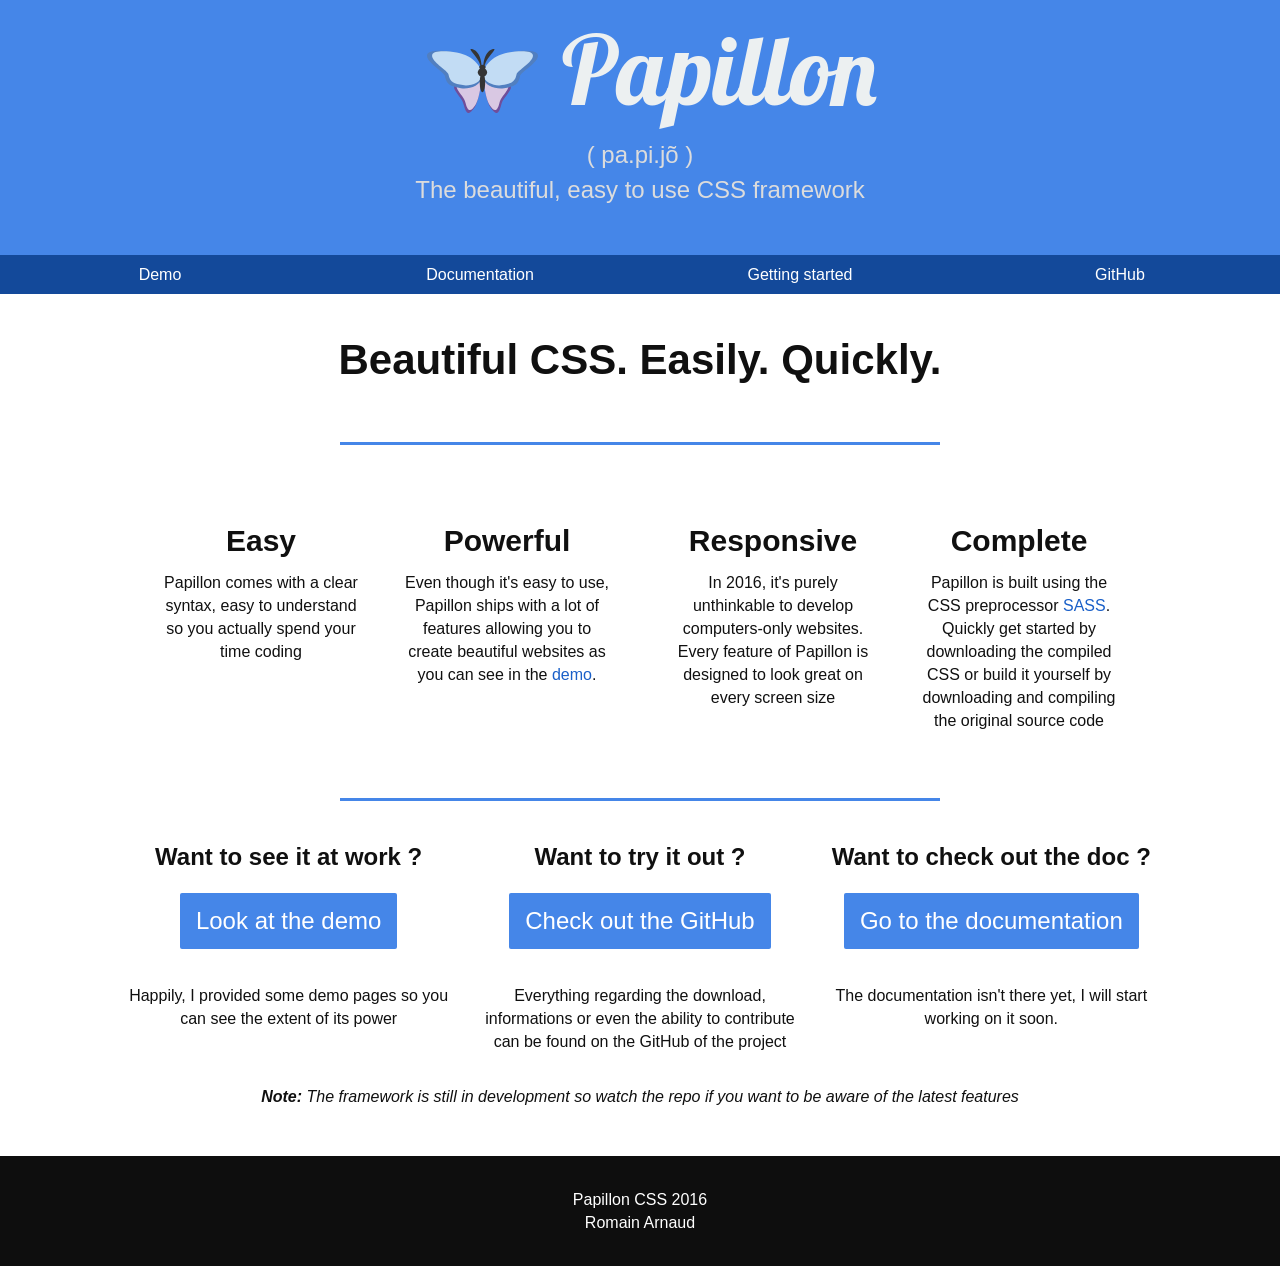
==== commit 789c8464: "Add "Getting started" page and some improvements * Add "Getting started" page * Update doc/index.htm" ====
--- a/index.html
+++ b/index.html
@@ -13,7 +13,6 @@
         <meta name="Geography" content="Montpellier, France, 34000">
         <meta name="viewport" content="width=device-width, initial-scale=1.0">
         <link href='https://fonts.googleapis.com/css?family=Ubuntu' rel='stylesheet' type='text/css'>
-        <link href="https://fonts.googleapis.com/css?family=Cutive+Mono" rel="stylesheet">
         <link rel="stylesheet" type="text/css" href="src/min/papillon.min.css">
         <script src="src/js/misc.js"></script>
         <script src="src/js/papillon.js"></script>
@@ -42,8 +41,8 @@
         <div class="links">
           <a href="./demo">Demo</a>
           <a href="./doc">Documentation</a>
+          <a href="getting-started.html">Getting started</a>
           <a href="https://github.com/Rominou34/papillon">GitHub</a>
-          <a href="http://rominou34.github.io/">About me</a>
         </div>
       </nav>
       <main>
@@ -123,9 +122,9 @@
               The documentation isn't there yet, I will start working on it soon.
             </p>
           </div>
-          <div class="col-12">
+          <div class="col-12 margin-lg">
             <i><b>Note:</b> The framework is still in development so
-            star the repo if you want to be aware of the latest features</i>
+            watch the repo if you want to be aware of the latest features</i>
           </div>
         </div>
       </main>
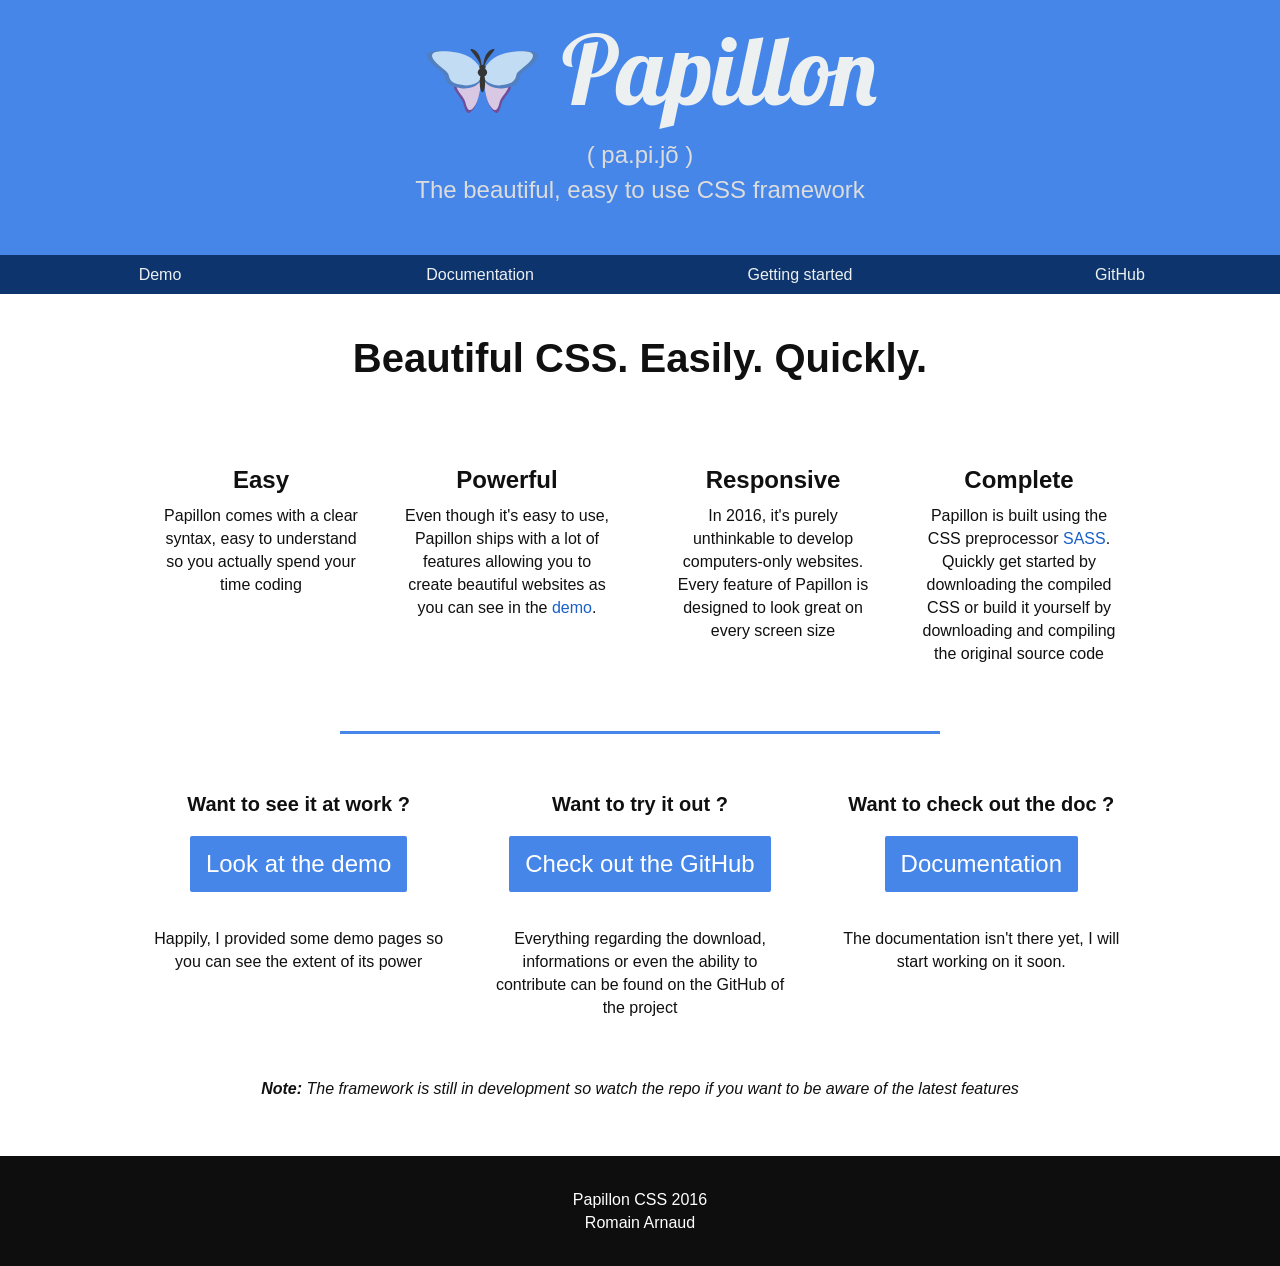
==== commit f95b4fbb: "Add input-col and input-row * Add input-col, to stack label on top of input * Add input-row, to disp" ====
--- a/index.html
+++ b/index.html
@@ -49,7 +49,6 @@
         <div class="container">
           <h1 class="text-center">Beautiful CSS. Easily. Quickly.</h1>
         </div>
-        <hr/>
         <div class="container-lg stack-lg soft-col">
           <div class="container stack-sm soft-col col-6">
             <div class="col-6">
@@ -115,7 +114,7 @@
           <div class="col-4">
             <h4>Want to check out the doc ?</h4>
             <a href="./doc" class="button primary large">
-              Go to the documentation
+              Documentation
             </a>
             <p>
               <br/>
--- a/src/min/papillon.min.css
+++ b/src/min/papillon.min.css
@@ -1,2 +1,2805 @@
-/*! sanitize.css v3.3.0 | CC0 1.0 Public Domain | github.com/10up/sanitize.css */abbr[title]{text-decoration:underline;text-decoration:underline dotted}audio:not([controls]){display:none}b,strong{font-weight:bolder}button{-moz-appearance:button;-webkit-appearance:button;overflow:visible}button::-moz-focus-inner,input::-moz-focus-inner{border:0;padding:0}button:-moz-focusring,input:-moz-focusring{outline:1px dotted ButtonText}button,select{text-transform:none}details{display:block}html{-ms-overflow-style:-ms-autohiding-scrollbar;overflow-y:scroll;-ms-text-size-adjust:100%;-webkit-text-size-adjust:100%}hr{overflow:visible}input{-webkit-border-radius:0}input[type="button"],input[type="reset"],input[type="submit"]{-moz-appearance:button;-webkit-appearance:button}input[type="number"]{width:auto}input[type="search"]{-moz-appearance:textfield;-webkit-appearance:textfield}input[type="search"]::-webkit-search-cancel-button,input[type="search"]::-webkit-search-decoration{-moz-appearance:none;-webkit-appearance:none}main{display:block}pre{overflow:auto}progress{display:inline-block}summary{display:block}svg:not(:root){overflow:hidden}template{display:none}textarea{overflow:auto}[hidden]{display:none}*,:before,:after{box-sizing:inherit}*{font-size:inherit;line-height:inherit}:before,:after{text-decoration:inherit;vertical-align:inherit}button,input,select,textarea{font-family:inherit;font-style:inherit;font-weight:inherit}*{margin:0;padding:0}*,:before,:after{border-style:solid;border-width:0}a,area,button,input,label,select,textarea,[tabindex]{-ms-touch-action:manipulation;touch-action:manipulation}select{-moz-appearance:none;-webkit-appearance:none}select::-ms-expand{display:none}select::-ms-value{color:currentColor}svg{fill:currentColor}[aria-busy="true"]{cursor:progress}[aria-controls]{cursor:pointer}[aria-disabled]{cursor:default}[hidden][aria-hidden="false"]{clip:rect(0 0 0 0);display:inherit;position:absolute}[hidden][aria-hidden="false"]:focus{clip:auto}*{background-repeat:no-repeat}:root{background-color:#ffffff;box-sizing:border-box;color:#000000;font:100%/1.5 sans-serif}a{text-decoration:none}audio,canvas,iframe,img,svg,video{vertical-align:middle}button,input,select,textarea{background-color:transparent;color:inherit}button,[type="button"],[type="date"],[type="datetime"],[type="datetime-local"],[type="email"],[type="month"],[type="number"],[type="password"],[type="reset"],[type="search"],[type="submit"],[type="tel"],[type="text"],[type="time"],[type="url"],[type="week"],select,textarea{min-height:1.5em}code,kbd,pre,samp{font-family:monospace, monospace}nav ol,nav ul{list-style:none}small{font-size:75%}table{border-collapse:collapse;border-spacing:0}textarea{resize:vertical}::-moz-selection{background-color:#1c5ddd;color:#ffffff;text-shadow:none}::selection{background-color:#1c5ddd;color:#ffffff;text-shadow:none}:root{font-size:16px}html{width:100%;min-height:100%;background-color:#fff;-webkit-font-smoothing:antialiased}body{font-family:Arial,"sans-serif";background-color:#fff;line-height:1.4375;color:#101010;width:100%;min-height:100%;max-width:100%;display:block;margin:0 auto;padding:0;overflow-x:hidden;-webkit-transition:all 0.25s;-moz-transition:all 0.25s;-o-transition:all 0.25s;transition:all 0.25s}html,p,div,article,form{margin:0;padding:0;box-sizing:border-box}*{-webkit-box-sizing:border-box;-moz-box-sizing:border-box;box-sizing:border-box}a{color:#195fc8}a:hover,a:visited:hover{color:#4586e8}a:visited{color:#7718c6}article{display:block}aside{display:inline-block;width:100%;min-height:400px;vertical-align:top;max-width:200px;margin:auto;background-color:#fff}blockquote{background:rgba(69,134,232,0.15);padding:1em;line-height:1.5;width:auto;display:inline-block;margin:0.8em;border:1px solid rgba(69,134,232,0.15)}blockquote:not(.reverse){border-left:4px solid #1c69de;text-align:left;float:left}blockquote.reverse{border-right:4px solid #1c69de;text-align:right;float:right}blockquote p{display:inline}blockquote footer{font-size:calc(16px * 0.8);color:#848b96;margin-top:0.5em}blockquote cite{font-style:italic}blockquote:not(.reverse) footer::before{content:'- '}blockquote.reverse footer::after{content:' -'}caption{width:100%;text-align:center}code{background-color:rgba(69,134,232,0.15);font-family:"Cutive Mono","Courier New","monospace";-webkit-border-radius:0.2em;-moz-border-radius:0.2em;border-radius:0.2em;padding:0 0.2em;color:#101010}pre>code{display:block;margin:0.4em 1em;padding:0.5em;text-align:left;border:1px solid #44494f;border-width:1px 1px 1px 3px;word-wrap:break-word;max-width:100%;white-space:pre-wrap}pre>code[data-lang]{padding-top:2em}pre>code[data-lang]::before{content:attr(data-lang);display:inline-block;background-color:#44494f;color:#fff;position:relative;top:-1.33em;font-size:150%;padding:0 0.6em;-webkit-border-radius:0 0 0.5em 0;-moz-border-radius:0 0 0.5em 0;border-radius:0 0 0.5em 0;left:calc(-0.5em + 3px);width:auto}div{display:block}body>footer{width:100%;padding:2em 1em;background-color:#0e0e0e;color:#fff;text-align:center}body>header{font-size:96px;font-family:"Lobster",cursive;color:#ecf0f1;background-color:#4586e8;width:100%;text-align:center}body>header>small{font-size:25%;font-family:"Source Sans Pro",sans-serif;color:#dcdcdc;display:block;padding-bottom:2em}body>header>img{height:64px;width:auto;display:inline;margin:24px}h1,h2,h3,h4,h5,h6{margin:0;padding:0;box-sizing:border-box;color:#101010;font-family:"Source Sans Pro",sans-serif;line-height:2}h1 small,h2 small,h3 small,h4 small,h5 small,h6 small{color:#848b96;padding-left:0;font-size:60%}h1 a,h2 a,h3 a,h4 a,h5 a,h6 a{position:relative;color:#101010 !important;display:inline-block;padding-left:0.6em}h1 a::before,h2 a::before,h3 a::before,h4 a::before,h5 a::before,h6 a::before{content:'#';color:rgba(182,208,246,0.75);position:absolute;left:0;line-height:250%;font-size:80%}h1 a:hover::before,h2 a:hover::before,h3 a:hover::before,h4 a:hover::before,h5 a:hover::before,h6 a:hover::before{color:#4586e8}h1{font-size:42px}h2{font-size:36px}h3{font-size:30px}h4{font-size:24px}h5{font-size:18px}h6{font-size:14px}hr{width:80%;max-width:600px;display:block;margin:2em auto;height:3px;background-color:#4586e8}hr.secondary{background-color:#9d43e8}img{font-family:'Helvetica';font-weight:300;line-height:2;text-align:center;max-width:100%;height:auto;display:block;position:relative;box-sizing:border-box;margin-left:auto;margin-right:auto}img:after{content:'Problem loading " ' attr(alt) ' "';font-size:16px;color:#848b96;display:block;position:absolute;border:2px dashed #1c69de;-webkit-border-radius:0.2em;-moz-border-radius:0.2em;border-radius:0.2em;z-index:2;top:0;left:0;max-width:100%;height:auto;background-color:rgba(69,134,232,0.15);box-sizing:border-box}kbd{background-color:rgba(69,134,232,0.15);-webkit-border-radius:2px;-moz-border-radius:2px;border-radius:2px;border-width:1px 1px 3px 1px;border-style:solid;border-color:#1c69de;padding:0 2px}li{margin-left:1em;padding:0.5em 0}main{display:block;width:100%;max-width:1024px;margin:0 auto;background-color:#fff}:target{outline:0;animation:color-fadeout 1s 0s linear}.container,.container-sm,.container-md,.container-lg{display:block;width:100%;margin:1em auto;padding:0.5em}.container-sm{max-width:730px}.container-md{max-width:940px}.container-lg{max-width:1180px}.section-header{position:relative}.section-header::before{content:'';display:block;position:absolute;width:0;height:60%;top:20%;left:-0.5em;border-right:6px solid #4586e8}.showcase{background-color:rgba(69,134,232,0.15);border:#1c69de;margin:2em 1em;padding:1em;box-shadow:0 0 2px 1px #1c69de inset;-webkit-border-radius:4px;-moz-border-radius:4px;border-radius:4px}span.spoiler{color:#101010;background-color:#101010}span.spoiler:hover{background-color:transparent}div.spoiler-block button{margin:0.5em auto;display:block}div.spoiler-block .spoiler-content{display:none}a[target=_blank]::after{font-family:FontAwesome;content:"\f08e";padding-left:0.5em}table{margin:1em auto}table td{line-height:1.6;padding:0.2em 0.5em}thead,tfoot{font-weight:bold;line-height:2}thead{background-color:#ced7e2}table{border:1px solid #646a72}table>:not(:last-child),tbody>:not(:last-child){border-bottom:1px solid #acb4bf}table.min thead,table.min tbody,table.min tfoot{background-color:#777;background-color:transparent}table.min,table.min thead,table.min tbody,table.min td,table.min tr,table.min tfoot{border-width:0}table.min thead{border-bottom:2px solid #8e8e8e}table.min>:last-child{border-bottom:2px solid #c5c5c5}table.min tfoot{border-top:1px solid #a4a4a4}table.flat,table.flat *{border-width:0}table.alt tbody>tr:nth-child(even){background:rgba(69,134,232,0.15)}table.reactive :not(thead):not(tfoot) tr:hover{background-color:#fbfcfe;background-color:rgba(69,134,232,0.15)}table.reactive :not(thead):not(tfoot) tr td:hover{background-color:#b6d0f6;background-color:rgba(69,134,232,0.15)}.soft-row,.soft-col{display:-webkit-flex;display:flex;box-sizing:border-box;align-items:stretch;justify-content:space-between;padding:0;-webkit-flex-wrap:wrap;flex-wrap:wrap}.soft-row,.soft-col,.soft-row div,.soft-col div{box-sizing:border-box;text-align:inherit}.soft-row{width:100%}.soft-row,.soft-col{height:auto;padding:0}.soft-col :not([class*="col"]):not(.soft-row),.soft-row :not([class*="col"]){-webkit-flex:1 0;flex:1 0}.container-sm div:not(.soft-row):not(.soft-col):not(.container-sm):not(.container-md):not(.container-lg),.container-md div:not(.soft-row):not(.soft-col):not(.container-sm):not(.container-md):not(.container-lg),.container-lg div:not(.soft-row):not(.soft-col):not(.container-sm):not(.container-md):not(.container-lg){padding:0.5em;margin:10px}.col-1,.space-1{width:calc(100% / 12 - 20px)}.col-2,.space-2{width:calc(100% / 6 - 20px)}.col-3,.space-3{width:calc(100% / 4 - 20px)}.col-4,.space-4{width:calc(100% / 3 - 20px)}.col-5,.space-5{width:calc(500% / 12 - 20px)}.col-6,.space-6{width:calc(100% / 2 - 20px)}.col-7,.space-7{width:calc(700% / 12 - 20px)}.col-8,.space-8{width:calc(800% / 12 - 20px)}.col-9,.space-9{width:calc(900% / 12 - 20px)}.col-10,.space-10{width:calc(1000% / 12 - 20px)}.col-11,.space-11{width:calc(1100% / 12 - 20px)}.col-12{width:100%}.col-offset-1{margin-left:calc(100% / 12)}.col-offset-2{margin-left:calc(100% / 6)}.col-offset-3{margin-left:calc(100% / 4)}.col-offset-4{margin-left:calc(100% / 3)}.col-offset-5{margin-left:calc(500% / 12)}.col-offset-6{margin-left:calc(100% / 2)}.col-offset-7{margin-left:calc(700% / 12)}.col-offset-8{margin-left:calc(800% / 12)}.col-offset-9{margin-left:calc(900% / 12)}.col-offset-10{margin-left:calc(1000% / 12)}.col-offset-11{margin-left:calc(1100% / 12)}.space-1,.space-2,.space-3,.space-4,.space-5,.space-6,.space-7,.space-8,.space-9,.space-10,.space-11{padding:0 !important;margin:0 !important;border:none !important}@media screen and (max-width: 1180px){.stack-lg:not(.soft-row)>div,.stack-lg :not(.soft-row):not(.stack-md):not(.stack-sm)>div{width:calc(100% - 20px)}.stack-lg.soft-col>:not(.soft-row):not(.soft-col){display:block;width:calc(100% - 20px)}}@media screen and (max-width: 940px){.stack-md:not(.soft-row)>div,.stack-md :not(.soft-row):not(.stack-sm)>div{width:calc(100% - 20px)}.stack-md.soft-col>:not(.soft-row):not(.soft-col){display:block;width:calc(100% - 20px)}}@media screen and (max-width: 730px){.stack-sm:not(.soft-row)>div,.stack-sm :not(.soft-row)>div{width:calc(100% - 20px)}.stack-sm.soft-col>:not(.soft-row):not(.soft-col){display:block;width:calc(100% - 20px)}}button,.button{padding:0.5rem;line-height:1em;-webkit-border-radius:2px;-moz-border-radius:2px;border-radius:2px;margin:0.5em;font-family:Arial,"sans-serif";box-sizing:border-box;background-color:#ced7e2;color:#101010;display:inline-block;vertical-align:middle;-webkit-transition:all 0.1s ease-out;-moz-transition:all 0.1s ease-out;-o-transition:all 0.1s ease-out;transition:all 0.1s ease-out;position:relative;text-align:center}button:hover,.button:hover,.button:visited:hover,button:focus,.button:focus{cursor:pointer;background-color:#efefef;color:#101010;box-shadow:1px 2px 6px 0 #a2a2a2;outline:0;top:-1px}.button:visited{color:inherit}button:disabled,.button.disabled{background-color:#848b96}button:disabled:hover{background-color:#1c69de;cursor:not-allowed}button:not(:disabled):not(.loading):active,.button:not(.disabled):not(.loading):active{outline:0;background-color:#d8d8d8;box-shadow:0 0 0 0 black}button.large,.button.large{padding:1rem;font-size:1.5em}button.large:hover,.button.large:hover,button.large:focus,.button.large:focus{box-shadow:2px 4px 12px 0 #a2a2a2;top:-2px}button.loading,.button.loading{padding:0.7em 2em;content:'';pointer-events:none}button.large.loading,.button.large.loading{padding:0.8em 2.5em}button.loading:hover,.button.loading:hover{cursor:wait}button.primary.loading::after,button.secondary.loading::after,button.success.loading::after,button.info.loading::after,button.danger.loading::after,button.warning.loading::after,button.black.loading::after,.button.primary.loading:after,.button.secondary.loading::after,.button.success.loading::after,.button.info.loading::after,.button.danger.loading::after,.button.warning.loading::after,.button.black.loading::after{border-color:transparent transparent white white !important}button.loading::after,.button.loading::after{animation:spin-right 500ms infinite linear;border:2px solid #888;-webkit-border-radius:2000px;-moz-border-radius:2000px;border-radius:2000px;border-right-color:transparent;border-top-color:transparent;content:"";display:block;height:16px;position:relative;width:16px}button.large.loading::after,.button.large.loading::after{height:calc(16px * 1.5);width:calc(16px * 1.5)}button.btn-round,.button.btn-round{-webkit-border-radius:1em;-moz-border-radius:1em;border-radius:1em}button.outline,.button.outline{border:2px solid #2d2d2d;background-color:transparent;color:#2d2d2d;border-radius:4px}button.outline:hover,.button.outline:hover,button.outline:focus,.button.outline:focus{color:#fff;background-color:#2d2d2d}button.outline:not(:disabled):not(.loading):active,.button.outline:not(:disabled):not(.loading):active{background-color:#0e0e0e}button.success,button.info,button.danger,button.warning,button.black,button.primary,button.secondary,.button.success,.button.info,.button.danger,.button.warning,.button.black,.button.primary,.button.secondary{color:#fff}.button.success:hover,.button.info:hover,.button.danger:hover,.button.warning:hover,.button.black:hover,.button.primary:hover,.button.secondary:hover{color:#fff}button.primary,.button.primary{background-color:#4586e8}button.primary:not(:disabled):not(.loading):not(.outline):hover:not(:active),.button.primary:not(.disabled):not(.loading):not(.outline):hover:not(:active){background-color:#6098eb}button.primary:not(:disabled):not(.loading):active,.button.primary:not(.disabled):not(.loading):active{background-color:#2a74e5}button.primary:disabled,.button.primary.disabled{background-color:#7ba9ef}button.primary.outline,.button.primary.outline{color:#4586e8;background-color:transparent;border-color:#4586e8}button.primary.outline:hover,.button.primary.outline:hover,button.primary.outline:focus,.button.primary.outline:focus{color:#fff;background-color:#4586e8}button.secondary,.button.secondary{background-color:#9d43e8}button.secondary:not(:disabled):not(.loading):not(.outline):hover:not(:active),.button.secondary:not(.disabled):not(.loading):not(.outline):hover:not(:active){background-color:#ab5eeb}button.secondary:not(:disabled):not(.loading):active,.button.secondary:not(.disabled):not(.loading):active{background-color:#8f28e5}button.secondary:disabled,.button.secondary.disabled{background-color:#b97aef}button.secondary.outline,.button.secondary.outline{color:#9d43e8;background-color:transparent;border-color:#9d43e8}button.secondary.outline:hover,.button.secondary.outline:hover,button.secondary.outline:focus,.button.secondary.outline:focus{color:#fff;background-color:#9d43e8}button.success,.button.success{background-color:#36b147}button.success:not(:disabled):not(.loading):not(.outline):hover:not(:active),.button.success:not(:disabled):not(.loading):not(.outline):hover:not(:active){background-color:#41c553}button.success:not(:disabled):not(.loading):active,.button.success:not(:disabled):not(.loading):active{background-color:#2f9a3e}button.success:disabled,.button.success.disabled{background-color:#58cc68}button.success.outline,.button.success.outline{color:#36b147;background-color:transparent;border-color:#36b147}button.success.outline:hover,.button.success.outline:hover,button.success.outline:focus,.button.success.outline:focus{color:#fff;background-color:#36b147}button.info,.button.info{background-color:#296dd1}button.info:not(:disabled):not(.loading):not(.outline):hover:not(:active),.button.info:not(:disabled):not(.loading):not(.outline):hover:not(:active){background-color:#3f7ed9}button.info:not(:disabled):not(.loading):active,.button.info:not(:disabled):not(.loading):active{background-color:#2460b7}button.info:disabled,.button.info.disabled{background-color:#598fde}button.info.outline,.button.info.outline{color:#296dd1;background-color:transparent;border-color:#296dd1}button.info.outline:hover,.button.info.outline:hover,button.info.outline:focus,.button.info.outline:focus{color:#fff;background-color:#296dd1}button.danger,.button.danger{background-color:#cd2f2b}button.danger:not(:disabled):not(.loading):not(.outline):hover:not(:active),.button.danger:not(:disabled):not(.loading):not(.outline):hover:not(:active){background-color:#d74340}button.danger:not(:disabled):not(.loading):active,.button.danger:not(:disabled):not(.loading):active{background-color:#b42926}button.danger:disabled,.button.danger.disabled{background-color:#dc5c59}button.danger.outline,.button.danger.outline{color:#cd2f2b;background-color:transparent;border-color:#cd2f2b}button.danger.outline:hover,.button.danger.outline:hover,button.danger.outline:focus,.button.danger.outline:focus{color:#fff;background-color:#cd2f2b}button.warning,.button.warning{background-color:#e7912c}button.warning:not(:disabled):not(.loading):not(.outline):hover:not(:active),.button.warning:not(.disabled):not(.loading):not(.outline):hover:not(:active){background-color:#ea9f47}button.warning:not(:disabled):not(.loading):active,.button.warning:not(:disabled):not(.loading):active{background-color:#db8219}button.warning:disabled,.button.warning.disabled{background-color:#edae63}button.warning.outline,.button.warning.outline{color:#e7912c;background-color:transparent;border-color:#e7912c}button.warning.outline:hover,.button.warning.outline:hover,button.warning.outline:focus,.button.warning.outline:focus{color:#fff;background-color:#e7912c}button.black,.button.black{background-color:#2d2d2d}button.black:not(:disabled):not(.loading):not(.outline):hover:not(:active),.button.black:not(:disabled):not(.loading):not(.outline):hover:not(:active){background-color:#3c3c3c}button.black:not(:disabled):not(.loading):active,.button.black:not(:disabled):not(.loading):active{background-color:#1d1d1d}button.black:disabled,.button.black.disabled{background-color:#3c3c3c}button.black.outline,.button.black.outline{color:#2d2d2d;background-color:transparent;border-color:#2d2d2d}button.black.outline:hover,.button.black.outline:hover,button.black.outline:focus,.button.black.outline:focus{color:#fff;background-color:#2d2d2d}nav{display:-webkit-flex;display:flex;box-sizing:border-box}nav div,nav a,nav span{box-sizing:border-box}nav.top{width:100%}nav.top.fixed{position:fixed;top:0;z-index:5}nav.top .links{width:100%;display:-webkit-flex;display:flex;-webkit-transition:max-height 0.25s;-moz-transition:max-height 0.25s;-o-transition:max-height 0.25s;transition:max-height 0.25s}nav .toggle{display:none}nav .toggle:hover{cursor:pointer}nav .toggle::after{content:'\2630';color:#fff;font-size:32px;line-height:50px;text-align:center;width:50px;display:block;margin-left:calc(50% - 25px);-webkit-transition:transform 0.25s;-moz-transition:transform 0.25s;-o-transition:transform 0.25s;transition:transform 0.25s}nav .toggle.cross::after{content:'\2716';transform:rotate(90deg)}nav.top .links>a,nav.top .links>div,nav.top .links>a:visited{-webkit-flex:1;flex:1;text-align:center;color:#fff;background-color:#13499a;z-index:3}nav.top .links>:not(.submenu),nav.top .links>.submenu span{padding:0.5em 0}nav.top .links>:hover,nav.top .links>a:visited:hover{background-color:#1a65d5;cursor:pointer}nav.top .submenu.active{background-color:#1a65d5}nav.top .submenu{position:relative;-webkit-transition:background-color 0.1s, padding-bottom 0.4s;-moz-transition:background-color 0.1s, padding-bottom 0.4s;-o-transition:background-color 0.1s, padding-bottom 0.4s;transition:background-color 0.1s, padding-bottom 0.4s}nav.top .submenu span{width:100%;display:block}nav.top .submenu span::before{-webkit-transition:color 0.2s;-moz-transition:color 0.2s;-o-transition:color 0.2s;transition:color 0.2s;content:'\25BC';display:block;position:absolute;left:10%;color:#fff}nav.top .submenu:hover::before{color:#fff}nav.top .submenu.active::before{color:transparent}nav.top .submenu.active :not(.dropdown){padding:0.5em 0}nav.top .submenu .dropdown{display:block;position:absolute;top:calc(1.4375 * 16px + 1em);width:100%;max-height:0;-webkit-transition:max-height 0.4s ease;-moz-transition:max-height 0.4s ease;-o-transition:max-height 0.4s ease;transition:max-height 0.4s ease;overflow:hidden}nav.top .submenu.active .dropdown{max-height:800px}nav.top .submenu .dropdown a,nav.top .submenu .dropdown div,nav.top .submenu .dropdown span{display:block;width:100%;background-color:#1a65d5;color:#fff;-webkit-transition:padding 0.4s;-moz-transition:padding 0.4s;-o-transition:padding 0.4s;transition:padding 0.4s}nav.top .submenu .dropdown :not(.category):hover{background-color:#13499a}nav.top .submenu .dropdown .category{padding:0.4em 1em;text-align:left;color:#acb4bf}nav.top .submenu .dropdown .category:hover{cursor:default}nav.top .submenu .dropdown .category::before{content:'';width:0;height:0}body.navside{margin-left:240px;width:calc(100% - 240px)}nav.side{position:fixed;left:0;height:100%;top:0;z-index:3;-webkit-flex-direction:column;flex-direction:column;width:240px;overflow:hidden;-webkit-transition:width 0.25s;-moz-transition:width 0.25s;-o-transition:width 0.25s;transition:width 0.25s;background-color:#1a65d5}nav.side div,nav.side a,nav.side span,nav.side input{z-index:3}nav.side .header{width:100%;background-color:#1a65d5;height:150px;color:#ecf0f1;width:100%;text-align:center;padding:0.4em}nav.side .header *{color:#ecf0f1}nav.side .header input{background-color:#ecf0f1;border:1px solid #2d2d2d;font-size:16px;line-height:20px;border-radius:10px;width:86%;margin:0 7%}nav.side .toggle{display:none;width:40px}nav.side .links{display:block;height:calc(100vh - 150px - 50px);background-color:#1d1d1d;overflow:hidden;-webkit-transition:width 0.25s;-moz-transition:width 0.25s;-o-transition:width 0.25s;transition:width 0.25s}nav.side .links>a,nav.side .links>div,nav.side .links>:visited,nav.side .links .category>a,nav.side .links .category>:visited,nav.side .links .submenu .dropdown>a,nav.side .links .submenu .dropdown>:visited{color:#ddd;padding:0 0.6em;display:block;width:100%;line-height:3;text-align:left;overflow:hidden;-webkit-transition:width 0.25s, font-size 0.25s;-moz-transition:width 0.25s, font-size 0.25s;-o-transition:width 0.25s, font-size 0.25s;transition:width 0.25s, font-size 0.25s}nav.side .links>:not(.category):hover,nav.side .links .category>:not(span):hover,nav.side .links .submenu.active :first-child,nav.side .links .submenu.active .dropdown{background-color:#2d2d2d}nav.side .links .submenu{padding:0}nav.side .links .submenu:hover{cursor:pointer}nav.side .links .submenu .dropdown{max-height:0;width:100%;-webkit-transition:max-height 0.4s ease, border-width 0.4s ease, border-color 0.4s ease;-moz-transition:max-height 0.4s ease, border-width 0.4s ease, border-color 0.4s ease;-o-transition:max-height 0.4s ease, border-width 0.4s ease, border-color 0.4s ease;transition:max-height 0.4s ease, border-width 0.4s ease, border-color 0.4s ease;border-bottom:0 solid transparent;overflow:hidden}nav.side .links .submenu.active .dropdown{max-height:800px;border-bottom:2px solid #9d9d9d}nav.side .links .submenu>span{padding:0 0.6em;display:block;line-height:3;width:100%}nav.side .links .submenu>span::before{content:'+';border:1px solid #ecf0f1;line-height:1;width:16px;display:inline-block;text-align:center;margin-right:6px;border-radius:2px}nav.side .links .submenu.active>span::before{content:'-';background-color:#ecf0f1;color:#0e0e0e}nav.side .links .submenu .dropdown>a{width:100%;display:block;padding-left:1.2em}nav.side .links .submenu .dropdown>:hover{background-color:#1d1d1d}nav.side .links .category{width:100%;padding:0}nav.side .links .category>span{color:#7e7e7e;font-size:90%;padding:0.4em 0.6em}nav.side .links .category>a{font-size:16px;border-left:2px solid #4586e8;padding-left:1.2em}nav.side .links .category>div{font-size:16px;border-left:2px solid #4586e8}nav.side .footer{width:100%;margin:0;padding:8px;height:50px;background-color:#0e0e0e;font-size:18px;text-align:center;color:#ecf0f1;overflow:hidden}nav.aside{display:flex;flex-direction:column;align-items:stretch}nav.aside a,nav.aside .submenu :first-child,nav.aside .submenu .dropdown a{width:100%;display:block;color:#4586e8;border-left:2px solid transparent;border-color:transparent;line-height:1.2;box-sizing:border-box}nav.aside a,nav.aside .submenu :first-child{padding:0 0.2em;margin:0.4em 0}nav.aside .submenu .dropdown a{width:calc(100% - 1em);margin:0.3em 0;margin-left:1em;padding:0 0.4em;font-size:90%}nav.aside .submenu,nav.aside .submenu .dropdown{margin:0 !important;padding:0 !important}nav.aside .submenu :first-child:hover{cursor:pointer}nav.aside .submenu .dropdown{display:none;overflow:hidden}nav.aside .submenu.active .dropdown{display:block}nav.aside a.current,nav.aside .submenu :first-child.current,nav.aside .submenu .dropdown a.current{border-color:#4586e8}nav.aside .category{font-size:120%;color:#848b96;font-style:bold;margin:0.4em 0;border-bottom:1px dashed #1c69de}@media (max-width: 1000px){nav.side{width:150px}nav.side .header,nav.side .links,nav.side .links .submenu .dropdown>a,nav.side .links .category>div,nav.side .links .category>a{font-size:calc(16px * 0.8)}nav.side .links .category>span{font-size:100%}body.navside{width:calc(100% - 150px);margin-left:150px}}@media (max-width: 600px){nav.top{display:block;background-color:#13499a}nav.top .links{max-height:0;overflow:hidden;display:block}nav.top .links.show{max-height:600px;display:block}nav.top .links>a,nav.top .links>div{width:100%;display:block;font-size:16px}nav.top .links>:not(.submenu),nav.top .links>.submenu span,nav.top .links>.submenu.active span{padding:0.8em 0}nav.top .links>:not(:last-child){border-bottom:2px solid #4586e8}nav.top .submenu .dropdown{position:relative;top:0}nav.top .submenu .dropdown>a,nav.top .submenu .dropdown>div{background-color:#1a65d5;padding:0.8em 0;border-top:1px solid #13499a}nav.top .submenu .dropdown>:hover{background-color:#13499a}nav.top .submenu .dropdown{max-height:0}nav.top{padding-left:0}nav.top .toggle{width:80px;display:block;height:50px;margin-right:calc(100% - 80px);background-color:#1a65d5}nav.top .toggle.right{margin-right:0;margin-left:calc(100% - 80px);display:block}body.navside{width:100% !important;margin-left:0 !important}nav.side{width:0px;overflow:visible}nav.side:not(.active) .header{padding:0}nav.side .header{font-size:16px}nav.side .header,nav.side .links{overflow:hidden}nav.side:not(.active) .toggle{width:50px;background-color:#1a65d5;-webkit-border-radius:0 0 4px 0;-moz-border-radius:0 0 4px 0;border-radius:0 0 4px 0}nav.side.active{width:100%}nav.side:not(.active) .links>a,nav.side:not(.active) .links>div{width:100%;margin:0;-webkit-border-radius:0;-moz-border-radius:0;border-radius:0}nav.side.active .links{width:100%}nav.side.active .links>a,nav.side.active .links>div,nav.side.active .links .category>a,nav.side.active .links .category>div,nav.side.active .links .submenu .dropdown>a{width:100%;margin:0 auto;font-size:18px;text-align:center}nav.side .toggle{display:block}nav.side.active .toggle{width:50px}nav.side .links .submenu .dropdown,nav.side .links .submenu.active .dropdown{border-bottom:0 solid #000}nav.side .links .category>span{border-bottom:2px solid #4586e8}nav.side .links .category>a,nav.side .links .category>div{border-left:0 solid #000}nav.side:not(.active) .footer{padding:8px 0}nav.side.active .footer{width:100%;padding:8px}}.soft-popup,.soft-progress,.soft-notif{box-sizing:border-box}.soft-popupmask{width:100vw;height:100vh;z-index:6;background-color:#444;background-color:rgba(0,0,0,0.5);position:fixed;top:0;left:0}.soft-popup{z-index:7;position:fixed;width:80%;max-width:800px;height:50%;max-height:400px;top:0;bottom:0;left:0;right:0;margin:auto;text-align:center;background-color:#efefef;color:#0e0e0e;box-shadow:0 4px 16px 0 #252525;vertical-align:middle;overflow:hidden}.soft-popup div{width:100%;height:calc(100% - 5 * 16px);display:table}.soft-popup p{display:table-cell;vertical-align:middle;line-height:normal}.soft-popup span:nth-child(1){font-weight:bold;font-size:calc(16px * 1.5);line-height:2;width:100%;display:block;color:#fff;box-shadow:0 -2px 16px 2px #121212;background-color:#9d9d9d;border-bottom:0.25em solid #7e7e7e}.soft-popup button{position:relative;padding:0.5em 2em;bottom:2em}.soft-popup.success span:nth-child(1){background-color:#288234;border-color:#36b147}.soft-popup.info span:nth-child(1){background-color:#1f529e;border-color:#296dd1}.soft-popup.warning span:nth-child(1){background-color:#c07216;border-color:#e7912c}.soft-popup.danger span:nth-child(1){background-color:#9a2320;border-color:#cd2f2b}.soft-progress{width:100%;display:block;margin:0 !important;padding:0 !important;border:none !important;height:0.5em}.soft-progress div{height:100%;text-align:center;border:inherit inherit inherit !important;margin:0 !important;padding:0 !important;background-color:#4586e8}.soft-tooltip{position:relative}.tooltip{position:absolute;display:block;visibility:hidden;border-width:0 !important;margin:0 !important;padding:0 !important}.tooltip div{padding:0.6em;font-size:14px;font-weight:normal;margin:10px !important;border:0 !important;color:#fff;background-color:#222;background-color:rgba(0,0,0,0.75);position:relative;-webkit-border-radius:4px;-moz-border-radius:4px;border-radius:4px;width:auto;text-align:center;z-index:2;animation:plop 0.2s 0s ease-in-out;animation-fill-mode:both}.tooltip div::before,.tooltip div::after{width:0;height:0;content:'';display:block;animation:plop 0.2s 0s ease-in-out;animation-fill-mode:both}.tooltip.top div::after{border:12px solid;border-color:#222 transparent transparent transparent;border-color:rgba(0,0,0,0.75) transparent transparent transparent;position:absolute;left:calc(50% - 12px);bottom:-24px}.tooltip.right div::after{border:12px solid;border-color:transparent #222 transparent transparent;border-color:transparent rgba(0,0,0,0.75) transparent transparent;position:absolute;top:calc(50% - 12px);left:-24px}.tooltip.bottom div::before{border:12px solid;border-color:transparent transparent #222 transparent;border-color:transparent transparent rgba(0,0,0,0.75) transparent;position:absolute;left:calc(50% - 12px);top:-24px}.tooltip.left div::before{border:12px solid;border-color:transparent transparent transparent #222;border-color:transparent transparent transparent rgba(0,0,0,0.75);position:absolute;top:calc(50% - 12px);right:-24px}.soft-notif{display:block;border:1px solid #1a65d5;background-color:#7ba9ef;box-shadow:1px 1px 2px 0 #13499a;color:#1d1d1d;font-size:18px;text-align:center;-webkit-border-radius:2px;-moz-border-radius:2px;border-radius:2px;position:fixed;bottom:10px;right:10px;max-width:400px;min-width:120px;z-index:5;line-height:40px;padding:4px 16px !important;animation:plop 0.2s 0s ease-in-out}.soft-notif.info{border-color:#1f529e;background-color:#598fde;box-shadow:1px 1px 2px 0 #1f529e}.soft-notif.success{border-color:#288234;background-color:#58cc68;box-shadow:1px 1px 2px 0 #288234}.soft-notif.warning{border-color:#c07216;background-color:#edae63;box-shadow:1px 1px 2px 0 #c07216}.soft-notif.danger{border-color:#9a2320;background-color:#dc5c59;box-shadow:1px 1px 2px 0 #9a2320}.banner-top,.banner-bot{display:-webkit-flex;display:flex;width:100%;position:fixed;background-color:#0e0e0e;color:#ecf0f1;z-index:100;padding:0.5em;left:0;box-sizing:border-box}.banner-top{top:0}.banner-bot{bottom:0}.banner-top .content,.banner-bot .content{flex:1 0;padding:4px}.banner-top .close,.banner-bot .close{flex:0 0;margin:auto 8px;border-radius:4px;padding:4px;background-color:#4586e8;color:#ecf0f1;font-size:16px;line-height:2em;height:2em;box-sizing:content-box}.banner-top .close:hover,.banner-bot .close:hover{cursor:pointer;background-color:#1a65d5}@media screen and (max-width: 600px){.soft-notif{width:90%;max-width:90%;right:5%}}.first-letter-spacing{text-indent:2em}.first-letter-spacing :not(.first-letter-spacing){text-indent:0}.first-letter-big::first-letter{font-size:200%}.first-letter-huge::first-letter{font-size:400%}.text-left{text-align:left !important}.text-justify{text-align:justify !important}.text-right{text-align:right !important}.text-center{text-align:center !important}.hidden,[hidden]{display:none !important}.left{float:left !important}.right{float:right !important}.clearfix:after{content:" ";display:block;height:0;clear:both}.center{margin-left:auto !important;margin-right:auto !important}.fullWidth{width:100% !important;margin-left:0 !important;margin-right:0 !important}.fullHeight{height:100% !important;margin-top:0 !important;margin-bottom:0 !important}.fullScreenH{height:100vh !important;margin-top:0 !important;margin-bottom:0 !important}.disabled{pointer-events:none}.bg-subtle{background-color:rgba(69,134,232,0.15) !important}.bg-subtle.secondary{background-color:rgba(157,67,232,0.15) !important}.border{border:1px solid #1c69de}.border.secondary{border:1px solid #851bdd}.no-padding{padding:0 !important}.padding-sm{padding:0.5em !important}.padding-md{padding:1em !important}.padding-lg{padding:2em !important}.padding-auto{padding:2em !important}.no-margin{margin:0 !important}.margin-sm{margin:0.5em !important}.margin-md{margin:1em !important}.margin-lg{margin:2em !important}.margin-auto{margin:2em !important}ul.no-style li{list-style:none}@media screen and (max-width: 780px){.padding-auto{padding:1em}}@media screen and (max-width: 600px){.padding-auto{padding:0.5em}}@media screen and (max-width: 1224px){aside{display:block;width:100%}main{width:100%;display:block}}@media screen and (max-width: 1200px){.container-lg{padding-left:0 !important;padding-right:0 !important;margin-left:auto;margin-right:auto}}@media screen and (max-width: 960px){.container-md{padding-left:0 !important;padding-right:0 !important;margin-left:auto;margin-right:auto}}@media screen and (max-width: 750px){.container-sm{padding-left:0 !important;padding-right:0 !important;margin-left:auto;margin-right:auto}}@media screen and (max-width: 800px){body>header{font-size:10vw}}@media screen and (max-width: 1040px){body.navside>header{font-size:8vw}}.animation-plop{animation:plop 200ms 0s ease-in-out;animation-fill-mode:both;-webkit-animation-iteration-count:1;animation-iteration-count:1}.animation-heartbeat-color{animation:heartbeat-color 0.75s 0s ease;animation-iteration-count:infinite}.animation-heartbeat-scale{animation:heartbeat-scale 0.75s 0s ease;animation-iteration-count:infinite}.animation-heartbeat{animation:heartbeat-color 0.75s 0s ease,  heartbeat-scale 0.75s 0s ease;animation-iteration-count:infinite}.animation-fadeout{animation:fadeout 2s 0s ease;animation-fill-mode:both}#heartbeat{width:100px;height:100px;-webkit-border-radius:20%;-moz-border-radius:20%;border-radius:20%;background-color:#ffa3a3;border:2px solid #cd2f2b;margin-left:50px}@keyframes plop{0%{-webkit-transform:scale(0.01, 0.01);-ms-transform:scale(0.01, 0.01);transform:scale(0.01, 0.01);opacity:0}100%{-webkit-transform:scale(1, 1);-ms-transform:scale(1, 1);transform:scale(1, 1);opacity:1}}@-webkit-keyframes plop{0%{-webkit-transform:scale(0.01, 0.01);-ms-transform:scale(0.01, 0.01);transform:scale(0.01, 0.01);opacity:0}100%{-webkit-transform:scale(1.3, 1.3);-ms-transform:scale(1.3, 1.3);transform:scale(1.3, 1.3);opacity:1}}@keyframes slide-down{0%{-webkit-transform:scale(1, 0);-ms-transform:scale(1, 0);transform:scale(1, 0)}100%{-webkit-transform:scale(1, 1);-ms-transform:scale(1, 1);transform:scale(1, 1)}}@-webkit-keyframes slide-down{0%{-webkit-transform:scale(1, 0);-ms-transform:scale(1, 0);transform:scale(1, 0)}100%{-webkit-transform:scale(1, 1);-ms-transform:scale(1, 1);transform:scale(1, 1)}}@keyframes slide{0%{height:0}100%{height:200px}}@-webkit-keyframes slide{0%{height:0}100%{height:200px}}@keyframes heartbeat-scale{0%{-webkit-transform:scale(1, 1);-ms-transform:scale(1, 1);transform:scale(1, 1)}40%{-webkit-transform:scale(1.02, 1.02);-ms-transform:scale(1.02, 1.02);transform:scale(1.02, 1.02)}60%{-webkit-transform:scale(1.2, 1.2);-ms-transform:scale(1.2, 1.2);transform:scale(1.2, 1.2)}70%{-webkit-transform:scale(1.15, 1.15);-ms-transform:scale(1.15, 1.15);transform:scale(1.15, 1.15)}100%{-webkit-transform:scale(1, 1);-ms-transform:scale(1, 1);transform:scale(1, 1)}}@-webkit-keyframes heartbeat-scale{0%{-webkit-transform:scale(1, 1);-ms-transform:scale(1, 1);transform:scale(1, 1)}40%{-webkit-transform:scale(1.02, 1.02);-ms-transform:scale(1.02, 1.02);transform:scale(1.02, 1.02)}60%{-webkit-transform:scale(1.2, 1.2);-ms-transform:scale(1.2, 1.2);transform:scale(1.2, 1.2)}70%{-webkit-transform:scale(1.15, 1.15);-ms-transform:scale(1.15, 1.15);transform:scale(1.15, 1.15)}100%{-webkit-transform:scale(1, 1);-ms-transform:scale(1, 1);transform:scale(1, 1)}}@keyframes heartbeat-color{0%{background-color:#c82a2a}40%{background-color:#c33737}60%{background-color:#d66969}70%{background-color:#d75858}100%{background-color:#c82a2a}}@-webkit-keyframes heartbeat-color{0%{background-color:#c82a2a}40%{background-color:#c33737}60%{background-color:#d66969}70%{background-color:#d75858}100%{background-color:#c82a2a}}@keyframes spin-right{0%{-webkit-transform:rotate(0deg);-ms-transform:rotate(0deg);transform:rotate(0deg)}100%{-webkit-transform:rotate(360deg);-ms-transform:rotate(360deg);transform:rotate(360deg)}}@-webkit-keyframes spin-right{0%{-webkit-transform:rotate(0deg);-ms-transform:rotate(0deg);transform:rotate(0deg)}100%{-webkit-transform:rotate(360deg);-ms-transform:rotate(360deg);transform:rotate(360deg)}}@keyframes color-fadeout{0%{background-color:#b6d0f6}100%{background-color:inherit}}@-webkit-keyframes color-fadeout{0%{background-color:#b6d0f6}100%{background-color:inherit}}@keyframes fadeout{0%{opacity:1}100%{opacity:0}}@-webkit-keyframes fadeout{0%{opacity:1}100%{opacity:0}}
+/*
+* Soft CSS - The tweakable CSS framework
+* Romain Arnaud - 2016-2017
+*/
+/*
+* Soft CSS - The tweakable CSS framework
+* Romain Arnaud - 2016
+*/
+/*
+******************************************************************************
+* COLOR PALETTE
+******************************************************************************
+*/
+/*
+* HOW TO USE
+* - Define the default color each time ( $blue-default, $red-default, etc. )
+* - The shades will be automatically calculated using lighten() and darken()
+* - At the end, choose the colors of elements using the color palette
+*   so you have an uniform color scheme
+*/
+/********************
+*   COLOR PALETTE   *
+********************/
+/* THEME */
+/*** COMPLEMENTARY COLORS ***/
+/* GREY */
+/* Almost white */
+/* Darky dark, almost light black */
+/*** USED FOR THE ELEMENTS ***/
+/* HEADER */
+/*#ecf0f1;*/
+/*
+******************************************************************************
+* LAYOUT CONTROL
+******************************************************************************
+*/
+/*
+***** NAVIGATION *****
+*/
+/********** SIZES **********/
+/*
+***** GRID LAYOUT *****
+*/
+/*
+* -- Container threshold sizes --
+* The name is a bit misleading as it isn't only used for containers but
+* for the whole responsiveness of the website ( it's the value used in the
+* media queries )
+*/
+/*
+******************************************************************************
+* FONTS
+******************************************************************************
+*/
+/* basic text */
+/* basic text sans serif */
+/* basic text serif ? */
+/* h1, h2, h3, h4, h5, h6 */
+/* Header */
+/* code */
+/* Basic text */
+/* Basic text */
+/* Basic text */
+/* Header */
+/* We reset all the rules so it looks the same for all browsers */
+/*! sanitize.css v3.3.0 | CC0 1.0 Public Domain | github.com/10up/sanitize.css */
+/* Latest tested: Android 6, Chrome 48, Edge 13, Firefox 44, Internet Explorer 11, iOS 9, Opera 35, Safari 9, Windows Phone 8.1 */
+/*
+ * Normalization
+ */
+abbr[title] {
+  text-decoration: underline;
+  /* Chrome 48+, Edge 12+, Internet Explorer 11-, Safari 9+ */
+  text-decoration: underline dotted;
+  /* Firefox 40+ */ }
+
+audio:not([controls]) {
+  display: none;
+  /* Chrome 44-, iOS 8+, Safari 9+ */ }
+
+b,
+strong {
+  font-weight: bolder;
+  /* Edge 12+, Safari 6.2+, and Chrome 18+ */ }
+
+button {
+  -moz-appearance: button;
+  -webkit-appearance: button;
+  /* iOS 8+ */
+  overflow: visible;
+  /* Internet Explorer 11- */ }
+
+button::-moz-focus-inner, input::-moz-focus-inner {
+  border: 0;
+  /* Firefox 4+ */
+  padding: 0;
+  /* Firefox 4+ */ }
+
+button:-moz-focusring, input:-moz-focusring {
+  outline: 1px dotted ButtonText;
+  /* Firefox 4+ */ }
+
+button,
+select {
+  text-transform: none;
+  /* Firefox 40+, Internet Explorer 11- */ }
+
+details {
+  display: block;
+  /* Edge 12+, Firefox 40+, Internet Explorer 11-, Windows Phone 8.1+ */ }
+
+html {
+  -ms-overflow-style: -ms-autohiding-scrollbar;
+  /* Edge 12+, Internet Explorer 11- */
+  overflow-y: scroll;
+  /* All browsers without overlaying scrollbars */
+  -ms-text-size-adjust: 100%;
+  -webkit-text-size-adjust: 100%;
+  /* iOS 8+, Windows Phone 8.1+ */ }
+
+hr {
+  overflow: visible;
+  /* Internet Explorer 11-, Edge 12+ */ }
+
+input {
+  -webkit-border-radius: 0; }
+
+input[type="button"],
+input[type="reset"],
+input[type="submit"] {
+  -moz-appearance: button;
+  -webkit-appearance: button;
+  /* iOS 8+ */ }
+
+input[type="number"] {
+  width: auto;
+  /* Firefox 36+ */ }
+
+input[type="search"] {
+  -moz-appearance: textfield;
+  -webkit-appearance: textfield;
+  /* Chrome 45+, Safari 9+ */ }
+
+input[type="search"]::-webkit-search-cancel-button,
+input[type="search"]::-webkit-search-decoration {
+  -moz-appearance: none;
+  -webkit-appearance: none;
+  /* Chrome 45+, Safari 9+ */ }
+
+main {
+  display: block;
+  /* Android 4.3-, Internet Explorer 11-, Windows Phone 8.1+ */ }
+
+pre {
+  overflow: auto;
+  /* Internet Explorer 11- */ }
+
+progress {
+  display: inline-block;
+  /* Internet Explorer 11-, Windows Phone 8.1+ */ }
+
+summary {
+  display: block;
+  /* Firefox 40+, Internet Explorer 11-, Windows Phone 8.1+ */ }
+
+svg:not(:root) {
+  overflow: hidden;
+  /* Internet Explorer 11- */ }
+
+template {
+  display: none;
+  /* Android 4.3-, Internet Explorer 11-, iOS 7-, Safari 7-, Windows Phone 8.1+ */ }
+
+textarea {
+  overflow: auto;
+  /* Edge 12+, Internet Explorer 11- */ }
+
+[hidden] {
+  display: none;
+  /* Internet Explorer 10- */ }
+
+/*
+ * Universal inheritance
+ */
+*,
+:before,
+:after {
+  box-sizing: inherit; }
+
+* {
+  font-size: inherit;
+  line-height: inherit; }
+
+:before,
+:after {
+  text-decoration: inherit;
+  vertical-align: inherit; }
+
+button,
+input,
+select,
+textarea {
+  font-family: inherit;
+  font-style: inherit;
+  font-weight: inherit; }
+
+/*
+ * Opinionated defaults
+ */
+/* specify the margin and padding of all elements */
+* {
+  margin: 0;
+  padding: 0; }
+
+/* specify the border style and width of all elements */
+*,
+:before,
+:after {
+  border-style: solid;
+  border-width: 0; }
+
+/* remove the tapping delay from clickable elements */
+a,
+area,
+button,
+input,
+label,
+select,
+textarea,
+[tabindex] {
+  -ms-touch-action: manipulation;
+  touch-action: manipulation; }
+
+/* specify the standard appearance of selects */
+select {
+  -moz-appearance: none;
+  /* Firefox 40+ */
+  -webkit-appearance: none; }
+
+select::-ms-expand {
+  display: none;
+  /* Edge 12+, Internet Explorer 11- */ }
+
+select::-ms-value {
+  color: currentColor;
+  /* Edge 12+, Internet Explorer 11- */ }
+
+/* use current current as the default fill of svg elements */
+svg {
+  fill: currentColor; }
+
+/* specify the progress cursor of updating elements */
+[aria-busy="true"] {
+  cursor: progress; }
+
+/* specify the pointer cursor of trigger elements */
+[aria-controls] {
+  cursor: pointer; }
+
+/* specify the unstyled cursor of disabled, not-editable, or otherwise inoperable elements */
+[aria-disabled] {
+  cursor: default; }
+
+/* specify the style of visually hidden yet accessible elements */
+[hidden][aria-hidden="false"] {
+  clip: rect(0 0 0 0);
+  display: inherit;
+  position: absolute; }
+
+[hidden][aria-hidden="false"]:focus {
+  clip: auto; }
+
+/*
+ * Configurable defaults
+ */
+/* specify the background repeat of all elements */
+* {
+  background-repeat: no-repeat; }
+
+/* specify the root styles of the document */
+:root {
+  background-color: #ffffff;
+  box-sizing: border-box;
+  color: #000000;
+  /*cursor: default;*/
+  font: 100%/1.5 sans-serif; }
+
+/* specify the text decoration of anchors */
+a {
+  text-decoration: none; }
+
+/* specify the alignment of media elements */
+audio,
+canvas,
+iframe,
+img,
+svg,
+video {
+  vertical-align: middle; }
+
+/* specify the coloring of form elements */
+button,
+input,
+select,
+textarea {
+  background-color: transparent;
+  color: inherit; }
+
+/* specify the minimum height of form elements */
+button,
+[type="button"],
+[type="date"],
+[type="datetime"],
+[type="datetime-local"],
+[type="email"],
+[type="month"],
+[type="number"],
+[type="password"],
+[type="reset"],
+[type="search"],
+[type="submit"],
+[type="tel"],
+[type="text"],
+[type="time"],
+[type="url"],
+[type="week"],
+select,
+textarea {
+  min-height: 1.5em; }
+
+/* specify the font family of code elements */
+code,
+kbd,
+pre,
+samp {
+  font-family: monospace, monospace; }
+
+/* specify the list style of nav lists */
+nav ol,
+nav ul {
+  list-style: none; }
+
+/* specify the font size of small elements */
+small {
+  font-size: 75%; }
+
+/* specify the border styling of tables */
+table {
+  border-collapse: collapse;
+  border-spacing: 0; }
+
+/* specify the resizability of textareas */
+textarea {
+  resize: vertical; }
+
+/* specify the background color, font color, and drop shadow of text selections */
+::-moz-selection {
+  background-color: #1c5ddd;
+  /*#b3d4fc; /* required when declaring ::selection */
+  color: #ffffff;
+  text-shadow: none; }
+
+::selection {
+  background-color: #1c5ddd;
+  /* required when declaring ::selection */
+  color: #ffffff;
+  text-shadow: none; }
+
+/* Then we initialize the default values ( must be imported first so they can be
+overridden ) */
+/*************** CSS INITIALIZATION ***************/
+:root {
+  font-size: 16px; }
+
+html {
+  width: 100%;
+  min-height: 100%;
+  background-color: #fff;
+  -webkit-font-smoothing: antialiased; }
+
+body {
+  font-family: Arial, "sans-serif";
+  background-color: #fff;
+  line-height: 1.4375;
+  color: #101010;
+  width: 100%;
+  min-height: 100%;
+  max-width: 100%;
+  display: block;
+  margin: 0 auto;
+  padding: 0;
+  overflow-x: hidden;
+  -webkit-transition: all 0.25s;
+  -moz-transition: all 0.25s;
+  -o-transition: all 0.25s;
+  transition: all 0.25s; }
+
+html, p, div, article, form {
+  margin: 0;
+  padding: 0;
+  box-sizing: border-box; }
+
+* {
+  -webkit-box-sizing: border-box;
+  -moz-box-sizing: border-box;
+  box-sizing: border-box; }
+
+/*************** ELEMENT DEFAULT RULES ***************/
+/****
+* A *
+****/
+/***** LINKS *****/
+a {
+  color: #195fc8; }
+
+a:hover, a:visited:hover {
+  color: #4586e8; }
+
+a:visited {
+  color: #7718c6; }
+
+/***** ARTICLES *****/
+article {
+  display: block; }
+
+/***** ASIDE *****/
+aside {
+  display: inline-block;
+  width: 100%;
+  min-height: 400px;
+  vertical-align: top;
+  max-width: 200px;
+  margin: auto;
+  background-color: #fff; }
+
+/****
+* B *
+****/
+/***** BLOCKQUOTE *****/
+blockquote {
+  background: rgba(69, 134, 232, 0.15);
+  padding: 1em;
+  line-height: 1.5;
+  width: auto;
+  display: inline-block;
+  margin: 0.8em;
+  border: 1px solid rgba(69, 134, 232, 0.15); }
+
+blockquote:not(.reverse) {
+  border-left: 4px solid #1c69de;
+  text-align: left;
+  float: left; }
+
+blockquote.reverse {
+  border-right: 4px solid #1c69de;
+  text-align: right;
+  float: right; }
+
+blockquote p {
+  display: inline; }
+
+blockquote footer {
+  font-size: calc(16px * 0.8);
+  color: #848b96;
+  margin-top: 0.5em; }
+
+blockquote cite {
+  font-style: italic; }
+
+blockquote:not(.reverse) footer::before {
+  content: '- '; }
+
+blockquote.reverse footer::after {
+  content: ' -'; }
+
+/****
+* C *
+****/
+/***** CAPTION *****/
+caption {
+  width: 100%;
+  text-align: center; }
+
+/***** CODE *****/
+code {
+  background-color: rgba(69, 134, 232, 0.15);
+  font-family: "Source Code Pro", "monospace";
+  -webkit-border-radius: 4px;
+  -moz-border-radius: 4px;
+  border-radius: 4px;
+  padding: 0 0.2em;
+  color: #101010; }
+
+pre > code {
+  display: block;
+  margin: 0.4em 1em;
+  padding: 0.5em;
+  text-align: left;
+  border: 1px solid #44494f;
+  border-width: 1px 1px 1px 5px;
+  word-wrap: break-word;
+  max-width: 100%;
+  white-space: pre-wrap; }
+
+pre > code[data-lang] {
+  padding-top: 2em; }
+
+pre > code[data-lang]::before {
+  content: attr(data-lang);
+  display: inline-block;
+  background-color: #44494f;
+  color: #fff;
+  position: relative;
+  top: calc(-1.33em - 1px);
+  width: calc(100% + 1em - 2px);
+  font-size: 150%;
+  padding: 0 0.6em;
+  left: calc(-0.5em - 1px);
+  -webkit-border-radius: 4px 4px 0 0;
+  -moz-border-radius: 4px 4px 0 0;
+  border-radius: 4px 4px 0 0; }
+
+/****
+* D *
+****/
+/***** DIV *****/
+div {
+  display: block; }
+
+/****
+* F *
+****/
+body > footer {
+  width: 100%;
+  padding: 2em 1em;
+  background-color: #0e0e0e;
+  color: #fff;
+  text-align: center; }
+
+/****
+* H *
+****/
+/***** HEADER *****/
+body > header {
+  font-size: 96px;
+  font-family: "Lobster", cursive;
+  color: #ecf0f1;
+  background-color: #4586e8;
+  width: 100%;
+  text-align: center; }
+
+body > header > small {
+  font-size: 25%;
+  font-family: "Source Sans Pro", sans-serif;
+  color: #dcdcdc;
+  display: block;
+  padding-bottom: 2em; }
+
+body > header > img {
+  height: 64px;
+  width: auto;
+  display: inline;
+  margin: 24px; }
+
+/***** H1, H1, H2, H3, H4, H5, H6 *****/
+h1,
+h2,
+h3,
+h4,
+h5,
+h6 {
+  margin: 0;
+  padding: 0;
+  box-sizing: border-box;
+  color: #101010;
+  font-family: "Source Sans Pro", sans-serif;
+  line-height: 2; }
+
+h1 small,
+h2 small,
+h3 small,
+h4 small,
+h5 small,
+h6 small {
+  color: #848b96;
+  padding-left: 0;
+  font-size: 75%; }
+
+h1 a,
+h2 a,
+h3 a,
+h4 a,
+h5 a,
+h6 a {
+  position: relative;
+  color: #101010 !important;
+  display: inline-block;
+  padding-left: 0.6em; }
+
+h1 a::before,
+h2 a::before,
+h3 a::before,
+h4 a::before,
+h5 a::before,
+h6 a::before {
+  content: '#';
+  color: rgba(182, 208, 246, 0.75);
+  position: absolute;
+  left: 0;
+  line-height: 250%;
+  font-size: 80%; }
+
+h1 a:hover::before,
+h2 a:hover::before,
+h3 a:hover::before,
+h4 a:hover::before,
+h5 a:hover::before,
+h6 a:hover::before {
+  color: #4586e8; }
+
+h1 {
+  font-size: 40px; }
+
+h2 {
+  font-size: 32px; }
+
+h3 {
+  font-size: 24px; }
+
+h4 {
+  font-size: 20px; }
+
+h5 {
+  font-size: 16px; }
+
+h6 {
+  font-size: 12px; }
+
+/***** HR *****/
+hr {
+  width: 80%;
+  max-width: 600px;
+  display: block;
+  margin: 2em auto;
+  height: 3px;
+  background-color: #4586e8; }
+
+hr.secondary {
+  background-color: #9d43e8; }
+
+/****
+* I *
+****/
+/***** IMG *****/
+img {
+  font-family: 'Helvetica';
+  font-weight: 300;
+  line-height: 2;
+  text-align: center;
+  max-width: 100%;
+  height: auto;
+  display: block;
+  position: relative;
+  box-sizing: border-box;
+  margin-left: auto;
+  margin-right: auto; }
+
+img:after {
+  content: 'Problem loading " ' attr(alt) ' "';
+  font-size: 16px;
+  color: #848b96;
+  display: block;
+  position: absolute;
+  border: 2px dashed #1c69de;
+  -webkit-border-radius: 0.2em;
+  -moz-border-radius: 0.2em;
+  border-radius: 0.2em;
+  z-index: 2;
+  top: 0;
+  left: 0;
+  max-width: 100%;
+  height: auto;
+  background-color: rgba(69, 134, 232, 0.15);
+  box-sizing: border-box; }
+
+/****
+* K *
+****/
+/***** KEYBOARD *****/
+kbd {
+  background-color: rgba(69, 134, 232, 0.15);
+  -webkit-border-radius: 2px;
+  -moz-border-radius: 2px;
+  border-radius: 2px;
+  border-width: 1px 1px 3px 1px;
+  border-style: solid;
+  border-color: #1c69de;
+  padding: 0 2px; }
+
+/****
+* L *
+****/
+/***** LIST *****/
+li {
+  margin-left: 1em;
+  padding: 0.5em 0; }
+
+/***** MAIN *****/
+main {
+  display: block;
+  width: 100%;
+  max-width: 1024px;
+  margin: 0 auto;
+  background-color: #fff; }
+
+/********** PSEUDO SELECTORS **********/
+:target {
+  outline: 0;
+  animation: color-fadeout 1s 0s linear; }
+
+/* We import the base classes */
+/********** CONTAINERS **********/
+.container,
+.container-sm,
+.container-md,
+.container-lg {
+  display: block;
+  width: 100%;
+  margin: 1em auto;
+  padding: 0.5em; }
+
+.container-sm {
+  max-width: 730px; }
+
+.container-md {
+  max-width: 940px; }
+
+.container-lg {
+  max-width: 1180px; }
+
+/*
+* The following classes are classes that are never used by default, but you can
+* use them to force the behaviour of an element ( for example if you want to
+* force an element to float on the right use "right" )
+*/
+/********** TITLE **********/
+/* Titles of a section with special style added */
+.section-header {
+  position: relative;
+  left: 0.5em; }
+
+.section-header::before {
+  content: '';
+  display: block;
+  position: absolute;
+  width: 0;
+  height: 60%;
+  top: 20%;
+  left: -0.5em;
+  border-right: 6px solid #4586e8; }
+
+/********** ELEMENTS ASPECT **********/
+/* Change the aspect of a container to showcase something inside */
+.showcase {
+  background-color: rgba(69, 134, 232, 0.15);
+  border: #1c69de;
+  margin: 2em 1em;
+  padding: 1em;
+  box-shadow: 0 0 2px 1px #1c69de inset;
+  -webkit-border-radius: 4px;
+  -moz-border-radius: 4px;
+  border-radius: 4px; }
+
+/*** SPOILERS ***/
+/* Applied on a span, it hides the text and displays it on hover */
+span.spoiler {
+  color: #101010;
+  background-color: #101010; }
+
+span.spoiler:hover {
+  background-color: transparent; }
+
+/* Applied on a div with, it toggle the display with a button */
+div.spoiler-block button {
+  margin: 0.5em auto;
+  display: block; }
+
+div.spoiler-block .spoiler-content {
+  display: none; }
+
+/* We import the fonticons-related classes */
+/***** GLOBAL RULES *****/
+a[target=_blank]::after {
+  font-family: FontAwesome;
+  content: "\f08e";
+  padding-left: 0.5em; }
+
+/* We import the files for the tables */
+table {
+  margin: 1em auto; }
+
+table td {
+  line-height: 1.6;
+  padding: 0.2em 0.5em; }
+
+/******** CLASSIC DESIGN ********/
+thead, tfoot {
+  font-weight: bold;
+  line-height: 2; }
+
+thead {
+  background-color: #ced7e2; }
+
+table {
+  border: 1px solid #646a72; }
+
+table > :not(:last-child),
+tbody > :not(:last-child) {
+  border-bottom: 1px solid #acb4bf; }
+
+/******** MINIMALISTIC DESIGN ********/
+table.min thead,
+table.min tbody,
+table.min tfoot {
+  background-color: #777;
+  background-color: transparent; }
+
+table.min,
+table.min thead,
+table.min tbody,
+table.min td,
+table.min tr,
+table.min tfoot {
+  border-width: 0; }
+
+table.min thead {
+  border-bottom: 2px solid #8e8e8e; }
+
+table.min > :last-child {
+  border-bottom: 2px solid #c5c5c5; }
+
+table.min tfoot {
+  border-top: 1px solid #a4a4a4; }
+
+/******** FLAT DESIGN ********/
+table.flat,
+table.flat * {
+  border-width: 0; }
+
+/******** ALTERNATING ROWS ********/
+table.alt tbody > tr:nth-child(even) {
+  background: rgba(69, 134, 232, 0.15); }
+
+/*table.alt tbody > tr:nth-child(odd) {background: #fff}*/
+/******** REACTIVE DESIGN ********/
+table.reactive :not(thead):not(tfoot) tr:hover {
+  background-color: #fbfcfe;
+  background-color: rgba(69, 134, 232, 0.15); }
+
+table.reactive :not(thead):not(tfoot) tr td:hover {
+  background-color: #b6d0f6;
+  background-color: rgba(69, 134, 232, 0.15); }
+
+/* We import the classes for the forms */
+/*
+********** INPUT GROUPS **********
+*/
+/* INPUT-COL */
+.input-col {
+  margin: 1em auto;
+  width: auto; }
+
+.input-col label {
+  display: block; }
+
+.input-col input {
+  display: block;
+  width: 100%; }
+
+.input-col.center label,
+.input-col.center input {
+  text-align: center; }
+
+/* INPUT-ROW */
+.input-row {
+  width: 100%;
+  display: flex; }
+
+.input-row label {
+  flex-basis: 25%;
+  flex: 1 0;
+  text-align: right; }
+
+.input-row input {
+  flex-basis: 75%;
+  flex: 3 1; }
+
+/*
+********** INPUT FIELDS **********
+*/
+input, label {
+  line-height: 1.5em;
+  padding: 0.25em 0.5em; }
+
+input:focus {
+  border: 1px solid #4586e8; }
+
+/*** TEXT ***/
+input[type="text"],
+input[type="email"],
+input[type="password"],
+input[type="search"],
+input[type="url"] {
+  border: 1px solid #acb4bf;
+  border-radius: 2px;
+  padding: 0.25em 0.5em; }
+
+input[type="text"]:focus,
+input[type="email"]:focus,
+input[type="password"]:focus,
+input[type="search"]:focus,
+input[type="url"]:focus {
+  outline: 0;
+  border-color: #4586e8; }
+
+input[type="text"].invalid,
+input[type="email"].invalid,
+input[type="password"].invalid,
+input[type="search"].invalid,
+input[type="url"].invalid {
+  border-color: #cd2f2b !important; }
+
+input[type="text"].valid,
+input[type="email"].valid,
+input[type="password"].valid,
+input[type="search"].valid,
+input[type="url"].valid {
+  border-color: #36b147 !important; }
+
+/*** BUTTON ***/
+input[type="submit"] {
+  display: block;
+  margin: 1em auto; }
+
+/* We import the layout for grids and columns */
+.soft-row,
+.soft-col {
+  display: -webkit-flex;
+  display: flex;
+  box-sizing: border-box;
+  align-items: stretch;
+  justify-content: space-between;
+  padding: 0;
+  -webkit-flex-wrap: wrap;
+  flex-wrap: wrap; }
+
+.soft-row,
+.soft-col,
+.soft-row div,
+.soft-col div {
+  box-sizing: border-box;
+  text-align: inherit; }
+
+.soft-row {
+  width: 100%; }
+
+.soft-row, .soft-col {
+  height: auto;
+  padding: 0; }
+
+/*
+.soft-col :first-child {
+  margin-top: 0;
+}
+
+.soft-col :last-child {
+  margin-bottom: 0;
+}*/
+.soft-col > div:not([class*="col"]):not(.soft-row),
+.soft-row > div:not([class*="col"]) {
+  -webkit-flex: 1 0;
+  flex: 1 0; }
+
+.soft-col > div:not(.soft-row):not(.soft-col):not(.container-sm):not(.container-md):not(.container-lg),
+.soft-row > div:not(.soft-row):not(.soft-col):not(.container-sm):not(.container-md):not(.container-lg) {
+  padding: 0.5em;
+  margin: 10px; }
+
+/* WIDTH */
+.col-1, .space-1 {
+  width: calc(100% / 12 - 20px); }
+
+.col-2, .space-2 {
+  width: calc(100% / 6 - 20px); }
+
+.col-3, .space-3 {
+  width: calc(100% / 4 - 20px); }
+
+.col-4, .space-4 {
+  width: calc(100% / 3 - 20px); }
+
+.col-5, .space-5 {
+  width: calc(500% / 12 - 20px); }
+
+.col-6, .space-6 {
+  width: calc(100% / 2 - 20px); }
+
+.col-7, .space-7 {
+  width: calc(700% / 12 - 20px); }
+
+.col-8, .space-8 {
+  width: calc(800% / 12 - 20px); }
+
+.col-9, .space-9 {
+  width: calc(900% / 12 - 20px); }
+
+.col-10, .space-10 {
+  width: calc(1000% / 12 - 20px); }
+
+.col-11, .space-11 {
+  width: calc(1100% / 12 - 20px); }
+
+.col-12 {
+  width: 100%; }
+
+/* PUSH */
+.offset-left-1 {
+  margin-left: calc(100% / 12) !important; }
+
+.offset-left-2 {
+  margin-left: calc(100% / 6) !important; }
+
+.offset-left-3 {
+  margin-left: calc(100% / 4) !important; }
+
+.offset-left-4 {
+  margin-left: calc(100% / 3) !important; }
+
+.offset-left-5 {
+  margin-left: calc(500% / 12) !important; }
+
+.offset-left-6 {
+  margin-left: calc(100% / 2) !important; }
+
+.offset-left-7 {
+  margin-left: calc(700% / 12) !important; }
+
+.offset-left-8 {
+  margin-left: calc(800% / 12) !important; }
+
+.offset-left-9 {
+  margin-left: calc(900% / 12) !important; }
+
+.offset-left-10 {
+  margin-left: calc(1000% / 12) !important; }
+
+.offset-left-11 {
+  margin-left: calc(1100% / 12) !important; }
+
+/* PULL */
+.offset-right-1 {
+  margin-right: calc(100% / 12) !important; }
+
+.offset-right-2 {
+  margin-right: calc(100% / 6) !important; }
+
+.offset-right-3 {
+  margin-right: calc(100% / 4) !important; }
+
+.offset-right-4 {
+  margin-right: calc(100% / 3) !important; }
+
+.offset-right-5 {
+  margin-right: calc(500% / 12) !important; }
+
+.offset-right-6 {
+  margin-right: calc(100% / 2) !important; }
+
+.offset-right-7 {
+  margin-right: calc(700% / 12) !important; }
+
+.offset-right-8 {
+  margin-right: calc(800% / 12) !important; }
+
+.offset-right-9 {
+  margin-right: calc(900% / 12) !important; }
+
+.offset-right-10 {
+  margin-right: calc(1000% / 12) !important; }
+
+.offset-right-11 {
+  margin-right: calc(1100% / 12) !important; }
+
+.space-1,
+.space-2,
+.space-3,
+.space-4,
+.space-5,
+.space-6,
+.space-7,
+.space-8,
+.space-9,
+.space-10,
+.space-11 {
+  padding: 0 !important;
+  margin: 0 !important;
+  border: none !important; }
+
+/*************** RESPONSIVE DESIGN ***************/
+/* LARGE */
+/* Set the value according to the one you put at the beginning */
+@media screen and (max-width: 1180px) {
+  .stack-lg:not(.soft-row) > div,
+  .stack-lg :not(.soft-row):not(.stack-md):not(.stack-sm) > div {
+    width: calc(100% - 20px); }
+
+  .stack-lg.soft-col > :not(.soft-row):not(.soft-col) {
+    display: block;
+    width: calc(100% - 20px); }
+
+  [class*="offset-left"] {
+    margin-left: 0px !important; }
+
+  [class*="offset-right"] {
+    margin-right: 0px !important; } }
+/* MEDIUM */
+/* Set the value according to the one you put at the beginning */
+@media screen and (max-width: 940px) {
+  .stack-md:not(.soft-row) > div,
+  .stack-md :not(.soft-row):not(.stack-sm) > div {
+    width: calc(100% - 20px); }
+
+  .stack-md.soft-col > :not(.soft-row):not(.soft-col) {
+    display: block;
+    width: calc(100% - 20px); }
+
+  [class*="offset-left"] {
+    margin-left: 0px !important; }
+
+  [class*="offset-right"] {
+    margin-right: 0px !important; } }
+/* SMALL */
+/* Set the value according to the one you put at the beginning */
+@media screen and (max-width: 730px) {
+  .stack-sm:not(.soft-row) > div,
+  .stack-sm :not(.soft-row) > div {
+    width: calc(100% - 20px); }
+
+  .soft-col > :not(.soft-row):not(.soft-col) {
+    display: block;
+    width: calc(100% - 20px); }
+
+  [class*="offset-left"] {
+    margin-left: 0px !important; }
+
+  [class*="offset-right"] {
+    margin-right: 0px !important; } }
+/* We import the classes for the buttons */
+button,
+.button {
+  padding: 0.5rem;
+  line-height: 1em;
+  -webkit-border-radius: 2px;
+  -moz-border-radius: 2px;
+  border-radius: 2px;
+  margin: 0.5em;
+  font-family: Arial, "sans-serif";
+  box-sizing: border-box;
+  background-color: #ced7e2;
+  color: #101010;
+  display: inline-block;
+  vertical-align: middle;
+  -webkit-transition: all 0.1s ease-out;
+  -moz-transition: all 0.1s ease-out;
+  -o-transition: all 0.1s ease-out;
+  transition: all 0.1s ease-out;
+  position: relative;
+  text-align: center; }
+
+button:hover,
+.button:hover,
+.button:visited:hover,
+button:focus,
+.button:focus {
+  cursor: pointer;
+  background-color: #efefef;
+  color: #101010;
+  outline: 0;
+  top: -1px; }
+
+button:not(.outline):hover,
+.button:not(.outline):hover,
+.button:not(.outline):visited:hover,
+button:not(.outline):focus,
+.button:not(.outline):focus {
+  box-shadow: 1px 2px 6px 0 #a2a2a2;
+  top: -1px; }
+
+.button:visited {
+  color: inherit; }
+
+button:disabled,
+.button.disabled {
+  background-color: #848b96; }
+
+button:disabled:hover {
+  background-color: #1c69de;
+  cursor: not-allowed; }
+
+button:not(:disabled):not(.loading):active,
+.button:not(.disabled):not(.loading):active {
+  outline: 0;
+  background-color: #d8d8d8;
+  box-shadow: 0 0 0 0 black; }
+
+/********** MODIFIER CLASSES **********/
+button.large,
+.button.large {
+  padding: 1rem;
+  font-size: 1.5em; }
+
+button.large:not(.outline):hover,
+.button.large:not(.outline):hover,
+button.large:not(.outline):focus,
+.button.large:not(.outline):focus {
+  box-shadow: 2px 4px 12px 0 #a2a2a2;
+  top: -2px; }
+
+button.loading,
+.button.loading {
+  padding: 0.7em 2em;
+  content: '';
+  pointer-events: none; }
+
+button.large.loading,
+.button.large.loading {
+  padding: 0.8em 2.5em; }
+
+button.loading:hover,
+.button.loading:hover {
+  cursor: wait; }
+
+button.primary.loading::after,
+button.secondary.loading::after,
+button.success.loading::after,
+button.info.loading::after,
+button.danger.loading::after,
+button.warning.loading::after,
+button.black.loading::after,
+.button.primary.loading:after,
+.button.secondary.loading::after,
+.button.success.loading::after,
+.button.info.loading::after,
+.button.danger.loading::after,
+.button.warning.loading::after,
+.button.black.loading::after {
+  border-color: transparent transparent white white !important; }
+
+button.loading::after,
+.button.loading::after {
+  animation: spin-right 500ms infinite linear;
+  border: 2px solid #888;
+  -webkit-border-radius: 2000px;
+  -moz-border-radius: 2000px;
+  border-radius: 2000px;
+  border-right-color: transparent;
+  border-top-color: transparent;
+  content: "";
+  display: block;
+  height: 16px;
+  position: relative;
+  width: 16px; }
+
+button.large.loading::after,
+.button.large.loading::after {
+  height: calc(16px * 1.5);
+  width: calc(16px * 1.5); }
+
+button.btn-round,
+.button.btn-round {
+  -webkit-border-radius: 1em;
+  -moz-border-radius: 1em;
+  border-radius: 1em; }
+
+button.outline,
+.button.outline {
+  border: 2px solid #2d2d2d;
+  background-color: transparent;
+  color: #2d2d2d;
+  border-radius: 4px; }
+
+button.outline:hover,
+.button.outline:hover,
+button.outline:focus,
+.button.outline:focus {
+  color: #fff;
+  background-color: #2d2d2d; }
+
+button.outline:not(:disabled):not(.loading):active,
+.button.outline:not(:disabled):not(.loading):active {
+  background-color: #0e0e0e; }
+
+/*button.loading:after {
+    left: 50%;
+    margin-left: -8px;
+    margin-top: -8px;
+    position: absolute;
+    top: 50%;
+    position: absolute !important;
+}*/
+/*************** COLORS ***************/
+button.success,
+button.info,
+button.danger,
+button.warning,
+button.black,
+button.primary,
+button.secondary,
+.button.success,
+.button.info,
+.button.danger,
+.button.warning,
+.button.black,
+.button.primary,
+.button.secondary {
+  color: #fff; }
+
+.button.success:hover,
+.button.info:hover,
+.button.danger:hover,
+.button.warning:hover,
+.button.black:hover,
+.button.primary:hover,
+.button.secondary:hover {
+  color: #fff; }
+
+/*
+* PRIMARY
+*/
+button.primary,
+.button.primary {
+  background-color: #4586e8; }
+
+button.primary:not(:disabled):not(.loading):not(.outline):hover:not(:active),
+.button.primary:not(.disabled):not(.loading):not(.outline):hover:not(:active) {
+  background-color: #6098eb; }
+
+button.primary:not(:disabled):not(.loading):active,
+.button.primary:not(.disabled):not(.loading):active {
+  background-color: #2a74e5; }
+
+button.primary:disabled,
+.button.primary.disabled {
+  background-color: #7ba9ef; }
+
+button.primary.outline,
+.button.primary.outline {
+  color: #4586e8;
+  background-color: transparent;
+  border-color: #4586e8; }
+
+button.primary.outline:hover,
+.button.primary.outline:hover,
+button.primary.outline:focus,
+.button.primary.outline:focus {
+  color: #fff;
+  background-color: #4586e8; }
+
+/*
+* SECONDARY
+*/
+button.secondary,
+.button.secondary {
+  background-color: #9d43e8; }
+
+button.secondary:not(:disabled):not(.loading):not(.outline):hover:not(:active),
+.button.secondary:not(.disabled):not(.loading):not(.outline):hover:not(:active) {
+  background-color: #ab5eeb; }
+
+button.secondary:not(:disabled):not(.loading):active,
+.button.secondary:not(.disabled):not(.loading):active {
+  background-color: #8f28e5; }
+
+button.secondary:disabled,
+.button.secondary.disabled {
+  background-color: #b97aef; }
+
+button.secondary.outline,
+.button.secondary.outline {
+  color: #9d43e8;
+  background-color: transparent;
+  border-color: #9d43e8; }
+
+button.secondary.outline:hover,
+.button.secondary.outline:hover,
+button.secondary.outline:focus,
+.button.secondary.outline:focus {
+  color: #fff;
+  background-color: #9d43e8; }
+
+/*
+* GREEN
+*/
+button.success,
+.button.success {
+  background-color: #36b147; }
+
+button.success:not(:disabled):not(.loading):not(.outline):hover:not(:active),
+.button.success:not(:disabled):not(.loading):not(.outline):hover:not(:active) {
+  background-color: #41c553; }
+
+button.success:not(:disabled):not(.loading):active,
+.button.success:not(:disabled):not(.loading):active {
+  background-color: #2f9a3e; }
+
+button.success:disabled,
+.button.success.disabled {
+  background-color: #58cc68; }
+
+button.success.outline,
+.button.success.outline {
+  color: #36b147;
+  background-color: transparent;
+  border-color: #36b147; }
+
+button.success.outline:hover,
+.button.success.outline:hover,
+button.success.outline:focus,
+.button.success.outline:focus {
+  color: #fff;
+  background-color: #36b147; }
+
+/* BLUE */
+button.info,
+.button.info {
+  background-color: #296dd1; }
+
+button.info:not(:disabled):not(.loading):not(.outline):hover:not(:active),
+.button.info:not(:disabled):not(.loading):not(.outline):hover:not(:active) {
+  background-color: #3f7ed9; }
+
+button.info:not(:disabled):not(.loading):active,
+.button.info:not(:disabled):not(.loading):active {
+  background-color: #2460b7; }
+
+button.info:disabled,
+.button.info.disabled {
+  background-color: #598fde; }
+
+button.info.outline,
+.button.info.outline {
+  color: #296dd1;
+  background-color: transparent;
+  border-color: #296dd1; }
+
+button.info.outline:hover,
+.button.info.outline:hover,
+button.info.outline:focus,
+.button.info.outline:focus {
+  color: #fff;
+  background-color: #296dd1; }
+
+/* RED */
+button.danger,
+.button.danger {
+  background-color: #cd2f2b; }
+
+button.danger:not(:disabled):not(.loading):not(.outline):hover:not(:active),
+.button.danger:not(:disabled):not(.loading):not(.outline):hover:not(:active) {
+  background-color: #d74340; }
+
+button.danger:not(:disabled):not(.loading):active,
+.button.danger:not(:disabled):not(.loading):active {
+  background-color: #b42926; }
+
+button.danger:disabled,
+.button.danger.disabled {
+  background-color: #dc5c59; }
+
+button.danger.outline,
+.button.danger.outline {
+  color: #cd2f2b;
+  background-color: transparent;
+  border-color: #cd2f2b; }
+
+button.danger.outline:hover,
+.button.danger.outline:hover,
+button.danger.outline:focus,
+.button.danger.outline:focus {
+  color: #fff;
+  background-color: #cd2f2b; }
+
+/* ORANGE */
+button.warning,
+.button.warning {
+  background-color: #e7912c; }
+
+button.warning:not(:disabled):not(.loading):not(.outline):hover:not(:active),
+.button.warning:not(.disabled):not(.loading):not(.outline):hover:not(:active) {
+  background-color: #ea9f47; }
+
+button.warning:not(:disabled):not(.loading):active,
+.button.warning:not(:disabled):not(.loading):active {
+  background-color: #db8219; }
+
+button.warning:disabled,
+.button.warning.disabled {
+  background-color: #edae63; }
+
+button.warning.outline,
+.button.warning.outline {
+  color: #e7912c;
+  background-color: transparent;
+  border-color: #e7912c; }
+
+button.warning.outline:hover,
+.button.warning.outline:hover,
+button.warning.outline:focus,
+.button.warning.outline:focus {
+  color: #fff;
+  background-color: #e7912c; }
+
+/* BLACK */
+button.black,
+.button.black {
+  background-color: #2d2d2d; }
+
+button.black:not(:disabled):not(.loading):not(.outline):hover:not(:active),
+.button.black:not(:disabled):not(.loading):not(.outline):hover:not(:active) {
+  background-color: #3c3c3c; }
+
+button.black:not(:disabled):not(.loading):active,
+.button.black:not(:disabled):not(.loading):active {
+  background-color: #1d1d1d; }
+
+button.black:disabled,
+.button.black.disabled {
+  background-color: #3c3c3c; }
+
+button.black.outline,
+.button.black.outline {
+  color: #2d2d2d;
+  background-color: transparent;
+  border-color: #2d2d2d; }
+
+button.black.outline:hover,
+.button.black.outline:hover,
+button.black.outline:focus,
+.button.black.outline:focus {
+  color: #fff;
+  background-color: #2d2d2d; }
+
+/* We import the classes for the menus */
+nav {
+  display: -webkit-flex;
+  display: flex;
+  box-sizing: border-box; }
+
+nav div,
+nav a,
+nav span {
+  box-sizing: border-box; }
+
+/*
+********************************************************************************
+* TOP NAVBAR
+********************************************************************************
+*/
+nav.top {
+  width: 100%;
+  background-color: #13499a;
+  color: #ecf0f1; }
+
+nav.top.fixed {
+  position: fixed;
+  top: 0;
+  z-index: 5; }
+
+nav.top .links {
+  width: 100%;
+  display: -webkit-flex;
+  display: flex;
+  -webkit-transition: max-height 0.25s;
+  -moz-transition: max-height 0.25s;
+  -o-transition: max-height 0.25s;
+  transition: max-height 0.25s; }
+
+nav .toggle {
+  display: none; }
+
+nav .toggle:hover {
+  cursor: pointer; }
+
+nav .toggle::after {
+  content: '\2630';
+  color: #ecf0f1;
+  font-size: 32px;
+  line-height: 50px;
+  text-align: center;
+  width: 50px;
+  display: block;
+  margin-left: calc(50% - 25px);
+  -webkit-transition: transform 0.25s;
+  -moz-transition: transform 0.25s;
+  -o-transition: transform 0.25s;
+  transition: transform 0.25s; }
+
+nav .toggle.cross::after {
+  content: '\2716';
+  transform: rotate(90deg); }
+
+nav.top .links > a,
+nav.top .links > div,
+nav.top .links > a:visited {
+  -webkit-flex: 1;
+  flex: 1;
+  text-align: center;
+  color: #ecf0f1;
+  background-color: #0d346d;
+  z-index: 3; }
+
+nav.top .links > :not(.submenu),
+nav.top .links > .submenu span {
+  padding: 0.5em 0; }
+
+nav.top .links > :hover,
+nav.top .links > a:visited:hover {
+  background-color: #2569ce;
+  cursor: pointer; }
+
+/*
+* TOP NAVBAR SUBMENU
+*/
+nav.top .submenu.active {
+  background-color: #2569ce; }
+
+nav.top .submenu {
+  position: relative;
+  -webkit-transition: background-color 0.1s, padding-bottom 0.4s;
+  -moz-transition: background-color 0.1s, padding-bottom 0.4s;
+  -o-transition: background-color 0.1s, padding-bottom 0.4s;
+  transition: background-color 0.1s, padding-bottom 0.4s; }
+
+nav.top .submenu span {
+  width: 100%;
+  display: block; }
+
+nav.top .submenu span::before {
+  -webkit-transition: color 0.2s;
+  -moz-transition: color 0.2s;
+  -o-transition: color 0.2s;
+  transition: color 0.2s;
+  content: '\25BC';
+  display: block;
+  position: absolute;
+  left: 10%;
+  color: #ecf0f1; }
+
+nav.top .submenu:hover::before {
+  color: #ecf0f1; }
+
+nav.top .submenu.active::before {
+  color: transparent; }
+
+nav.top .submenu.active :not(.dropdown) {
+  padding: 0.5em 0; }
+
+/*
+* TOP NAVBAR SUBMENU DROPDOWN
+*/
+nav.top .submenu .dropdown {
+  display: block;
+  position: absolute;
+  top: calc(1.4375 * 16px + 1em);
+  width: 100%;
+  max-height: 0;
+  -webkit-transition: max-height 0.4s ease;
+  -moz-transition: max-height 0.4s ease;
+  -o-transition: max-height 0.4s ease;
+  transition: max-height 0.4s ease;
+  overflow: hidden; }
+
+nav.top .submenu.active .dropdown {
+  max-height: 800px; }
+
+nav.top .submenu .dropdown a,
+nav.top .submenu .dropdown div,
+nav.top .submenu .dropdown span {
+  display: block;
+  width: 100%;
+  background-color: #2569ce;
+  color: #ecf0f1;
+  -webkit-transition: padding 0.4s;
+  -moz-transition: padding 0.4s;
+  -o-transition: padding 0.4s;
+  transition: padding 0.4s; }
+
+nav.top .submenu .dropdown :not(.category):hover {
+  background-color: #13499a; }
+
+/*
+* TOP NAVBAR SUBMENU CATEGORY
+*/
+nav.top .submenu .dropdown .category {
+  padding: 0.4em 1em;
+  text-align: left;
+  color: #acb4bf; }
+
+nav.top .submenu .dropdown .category:hover {
+  cursor: default; }
+
+nav.top .submenu .dropdown .category::before {
+  content: '';
+  width: 0;
+  height: 0; }
+
+/*
+********************************************************************************
+* SIDE MENU
+********************************************************************************
+*/
+/*
+* SIDE MENU BODY
+*/
+body.navside {
+  margin-left: 240px;
+  width: calc(100% - 240px); }
+
+nav.side {
+  position: fixed;
+  left: 0;
+  height: 100%;
+  top: 0;
+  z-index: 3;
+  -webkit-flex-direction: column;
+  flex-direction: column;
+  width: 240px;
+  overflow: hidden;
+  -webkit-transition: width 0.25s;
+  -moz-transition: width 0.25s;
+  -o-transition: width 0.25s;
+  transition: width 0.25s;
+  background-color: #1d1d1d;
+  color: #ecf0f1; }
+
+nav.side div,
+nav.side a,
+nav.side span,
+nav.side input {
+  z-index: 3; }
+
+/*
+* SIDE MENU HEADER
+*/
+nav.side .header {
+  width: 100%;
+  background-color: #1a65d5;
+  color: #ecf0f1;
+  height: 150px;
+  color: #ecf0f1;
+  width: 100%;
+  text-align: center;
+  padding: 0.4em; }
+
+nav.side .header * {
+  color: #ecf0f1; }
+
+nav.side .header input {
+  background-color: #ecf0f1;
+  border: 1px solid #2d2d2d;
+  font-size: 16px;
+  line-height: 20px;
+  border-radius: 10px;
+  width: 86%;
+  margin: 0 7%; }
+
+nav.side .toggle {
+  display: none;
+  width: 40px; }
+
+/*
+* SIDE MENU LINKS
+*/
+nav.side .links {
+  display: block;
+  height: calc(100vh - 150px - 50px);
+  background-color: #1d1d1d;
+  overflow: hidden;
+  -webkit-transition: width 0.25s;
+  -moz-transition: width 0.25s;
+  -o-transition: width 0.25s;
+  transition: width 0.25s; }
+
+nav.side .links > a,
+nav.side .links > div,
+nav.side .links > :visited,
+nav.side .links .category > a,
+nav.side .links .category > :visited,
+nav.side .links .submenu .dropdown > a,
+nav.side .links .submenu .dropdown > :visited {
+  color: #ecf0f1;
+  background-color: #1d1d1d;
+  padding: 0 0.6em;
+  display: block;
+  width: 100%;
+  line-height: 3;
+  text-align: left;
+  overflow: hidden;
+  -webkit-transition: width 0.25s, font-size 0.25s;
+  -moz-transition: width 0.25s, font-size 0.25s;
+  -o-transition: width 0.25s, font-size 0.25s;
+  transition: width 0.25s, font-size 0.25s; }
+
+nav.side .links > :not(.category):hover,
+nav.side .links .category > :not(span):hover,
+nav.side .links .submenu.active :first-child,
+nav.side .links .submenu.active .dropdown,
+nav.side .links .submenu.active .dropdown a {
+  background-color: #282828; }
+
+/*
+* SIDE MENU DROPDOWN
+*/
+nav.side .links .submenu {
+  padding: 0; }
+
+nav.side .links .submenu:hover {
+  cursor: pointer; }
+
+nav.side .links .submenu .dropdown {
+  max-height: 0;
+  width: 100%;
+  -webkit-transition: max-height 0.4s ease, border-width 0.4s ease, border-color 0.4s ease;
+  -moz-transition: max-height 0.4s ease, border-width 0.4s ease, border-color 0.4s ease;
+  -o-transition: max-height 0.4s ease, border-width 0.4s ease, border-color 0.4s ease;
+  transition: max-height 0.4s ease, border-width 0.4s ease, border-color 0.4s ease;
+  border-bottom: 0 solid transparent;
+  overflow: hidden; }
+
+nav.side .links .submenu.active .dropdown {
+  max-height: 800px;
+  border-bottom: 2px solid #9d9d9d; }
+
+nav.side .links .submenu > span {
+  padding: 0 0.6em;
+  display: block;
+  line-height: 3;
+  width: 100%; }
+
+nav.side .links .submenu > span::before {
+  content: '+';
+  border: 1px solid #ecf0f1;
+  line-height: 1;
+  width: 16px;
+  display: inline-block;
+  text-align: center;
+  margin-right: 6px;
+  border-radius: 2px; }
+
+nav.side .links .submenu.active > span::before {
+  content: '-';
+  background-color: #ecf0f1;
+  color: #0e0e0e; }
+
+nav.side .links .submenu .dropdown > a {
+  width: 100%;
+  display: block;
+  padding-left: 1.2em; }
+
+nav.side .links .submenu.active .dropdown > :hover {
+  background-color: #1d1d1d; }
+
+/*
+* SIDE MENU CATEGORY
+*/
+nav.side .links .category {
+  width: 100%;
+  padding: 0; }
+
+nav.side .links .category > span {
+  color: #646a72;
+  font-size: 90%;
+  padding: 0.4em 0.6em; }
+
+nav.side .links .category > a {
+  font-size: 16px;
+  border-left: 2px solid #4586e8;
+  padding-left: 1.2em; }
+
+nav.side .links .category > div {
+  font-size: 16px;
+  border-left: 2px solid #4586e8; }
+
+/*
+* SIDE MENU FOOTER
+*/
+nav.side .footer {
+  width: 100%;
+  margin: 0;
+  padding: 8px;
+  height: 50px;
+  background-color: #0e0e0e;
+  font-size: 18px;
+  text-align: center;
+  color: #ecf0f1;
+  overflow: hidden; }
+
+/*
+********************************************************************************
+* ASIDE MENU
+********************************************************************************
+*/
+nav.aside {
+  display: flex;
+  flex-direction: column;
+  align-items: stretch; }
+
+nav.aside a,
+nav.aside .submenu :first-child,
+nav.aside .submenu .dropdown a {
+  width: 100%;
+  display: block;
+  color: #4586e8;
+  border-left: 2px solid transparent;
+  border-color: transparent;
+  line-height: 1.2;
+  box-sizing: border-box; }
+
+nav.aside a,
+nav.aside .submenu :first-child {
+  padding: 0 0.2em;
+  margin: 0.4em 0; }
+
+nav.aside .submenu .dropdown a {
+  width: calc(100% - 1em);
+  margin: 0.3em 0;
+  margin-left: 1em;
+  padding: 0 0.4em;
+  font-size: 90%; }
+
+nav.aside .submenu,
+nav.aside .submenu .dropdown {
+  margin: 0 !important;
+  padding: 0 !important; }
+
+nav.aside .submenu :first-child:hover {
+  cursor: pointer; }
+
+nav.aside .submenu .dropdown {
+  display: none;
+  overflow: hidden; }
+
+nav.aside .submenu.active .dropdown {
+  display: block; }
+
+nav.aside a.current,
+nav.aside .submenu :first-child.current,
+nav.aside .submenu .dropdown a.current {
+  border-color: #4586e8; }
+
+nav.aside .category {
+  font-size: 120%;
+  color: #848b96;
+  font-style: bold;
+  margin: 0.4em 0;
+  border-bottom: 1px dashed #1c69de; }
+
+/*
+********************************************************************************
+* TABLETS / NARROW DISPLAYS
+********************************************************************************
+*/
+@media (max-width: 1000px) {
+  nav.side {
+    width: 150px; }
+
+  nav.side .header,
+  nav.side .links,
+  nav.side .links .submenu .dropdown > a,
+  nav.side .links .category > div,
+  nav.side .links .category > a {
+    font-size: calc(16px * 0.8); }
+
+  nav.side .links .category > span {
+    font-size: 100%; }
+
+  body.navside {
+    width: calc(100% - 150px);
+    margin-left: 150px; } }
+/*
+********************************************************************************
+* MOBILE DEVICES / VERY NARROW DISPLAYS
+********************************************************************************
+*/
+@media (max-width: 600px) {
+  nav.top {
+    display: block; }
+
+  nav.top .links {
+    max-height: 0;
+    overflow: hidden;
+    display: block; }
+
+  nav.top .links.show {
+    max-height: 600px;
+    display: block; }
+
+  nav.top .links > a,
+  nav.top .links > div {
+    width: 100%;
+    display: block;
+    font-size: 16px; }
+
+  nav.top .links > :not(.submenu),
+  nav.top .links > .submenu span,
+  nav.top .links > .submenu.active span {
+    padding: 0.8em 0; }
+
+  nav.top .links > :not(:last-child) {
+    border-bottom: 2px solid #4586e8; }
+
+  nav.top .submenu .dropdown {
+    position: relative;
+    top: 0; }
+
+  nav.top .submenu .dropdown > a,
+  nav.top .submenu .dropdown > div {
+    background-color: #0d346d;
+    padding: 0.8em 0;
+    border-top: 1px solid #0d346d; }
+
+  nav.top .submenu .dropdown > :hover {
+    background-color: #2569ce; }
+
+  nav.top .submenu .dropdown {
+    max-height: 0; }
+
+  nav.top {
+    padding-left: 0; }
+
+  nav.top .toggle {
+    width: 80px;
+    display: block;
+    height: 50px;
+    margin-right: calc(100% - 80px);
+    background-color: #1a65d5; }
+
+  nav.top .toggle.right {
+    margin-right: 0;
+    margin-left: calc(100% - 80px);
+    display: block; }
+
+  /*************************** SIDE MENU MOBILE *******************************/
+  body.navside {
+    width: 100% !important;
+    margin-left: 0 !important; }
+
+  nav.side {
+    width: 0px;
+    overflow: visible; }
+
+  nav.side:not(.active) .header {
+    padding: 0; }
+
+  nav.side .header {
+    font-size: 16px; }
+
+  nav.side .header,
+  nav.side .links {
+    overflow: hidden; }
+
+  nav.side:not(.active) .toggle {
+    width: 50px;
+    background-color: #1a65d5;
+    -webkit-border-radius: 0 0 4px 0;
+    -moz-border-radius: 0 0 4px 0;
+    border-radius: 0 0 4px 0; }
+
+  nav.side.active {
+    width: 100%; }
+
+  nav.side:not(.active) .links > a,
+  nav.side:not(.active) .links > div {
+    width: 100%;
+    margin: 0;
+    -webkit-border-radius: 0;
+    -moz-border-radius: 0;
+    border-radius: 0; }
+
+  nav.side.active .links {
+    width: 100%; }
+
+  nav.side.active .links > a,
+  nav.side.active .links > div,
+  nav.side.active .links .category > a,
+  nav.side.active .links .category > div,
+  nav.side.active .links .submenu .dropdown > a {
+    width: 100%;
+    margin: 0 auto;
+    font-size: 18px;
+    text-align: center; }
+
+  nav.side .toggle {
+    display: block; }
+
+  nav.side.active .toggle {
+    width: 50px; }
+
+  nav.side .links .submenu .dropdown,
+  nav.side .links .submenu.active .dropdown {
+    border-bottom: 0 solid #000; }
+
+  nav.side .links .category > span {
+    border-bottom: 2px solid #4586e8; }
+
+  nav.side .links .category > a,
+  nav.side .links .category > div {
+    border-left: 0 solid #000; }
+
+  nav.side:not(.active) .footer {
+    padding: 8px 0; }
+
+  nav.side.active .footer {
+    width: 100%;
+    padding: 8px; } }
+/* We import the custom elements */
+.soft-popup, .soft-progress, .soft-notif {
+  box-sizing: border-box; }
+
+/*************** SOFT POPUPS ***************/
+.soft-popupmask {
+  width: 100vw;
+  height: 100vh;
+  z-index: 6;
+  background-color: #444;
+  background-color: rgba(0, 0, 0, 0.5);
+  position: fixed;
+  top: 0;
+  left: 0; }
+
+.soft-popup {
+  z-index: 7;
+  position: fixed;
+  width: 80%;
+  max-width: 800px;
+  height: 50%;
+  max-height: 400px;
+  top: 0;
+  bottom: 0;
+  left: 0;
+  right: 0;
+  margin: auto;
+  text-align: center;
+  background-color: #efefef;
+  color: #0e0e0e;
+  box-shadow: 0 4px 16px 0 #252525;
+  vertical-align: middle;
+  overflow: hidden; }
+
+.soft-popup div {
+  width: 100%;
+  height: calc(100% - 5 * 16px);
+  display: table; }
+
+.soft-popup p {
+  display: table-cell;
+  vertical-align: middle;
+  line-height: normal; }
+
+.soft-popup span:nth-child(1) {
+  font-weight: bold;
+  font-size: calc(16px * 1.5);
+  line-height: 2;
+  width: 100%;
+  display: block;
+  color: #fff;
+  box-shadow: 0 -2px 16px 2px #121212;
+  background-color: #9d9d9d;
+  border-bottom: 0.25em solid #7e7e7e; }
+
+.soft-popup button {
+  position: relative;
+  padding: 0.5em 2em;
+  bottom: 2em; }
+
+.soft-popup.success span:nth-child(1) {
+  background-color: #288234;
+  border-color: #36b147; }
+
+.soft-popup.info span:nth-child(1) {
+  background-color: #1f529e;
+  border-color: #296dd1; }
+
+.soft-popup.warning span:nth-child(1) {
+  background-color: #c07216;
+  border-color: #e7912c; }
+
+.soft-popup.danger span:nth-child(1) {
+  background-color: #9a2320;
+  border-color: #cd2f2b; }
+
+/*************** SOFT PROGRESS BARS ***************/
+.soft-progress {
+  width: 100%;
+  display: block;
+  margin: 0 !important;
+  padding: 0 !important;
+  border: none !important;
+  height: 0.5em; }
+
+.soft-progress div {
+  height: 100%;
+  text-align: center;
+  border: inherit inherit inherit !important;
+  margin: 0 !important;
+  padding: 0 !important;
+  background-color: #4586e8; }
+
+/*************** SOFT TOOLTIPS ***************/
+.soft-tooltip {
+  position: relative; }
+
+.tooltip {
+  position: absolute;
+  display: block;
+  visibility: hidden;
+  border-width: 0 !important;
+  margin: 0 !important;
+  padding: 0 !important; }
+
+.tooltip div {
+  padding: 0.6em;
+  font-size: 14px;
+  font-weight: normal;
+  margin: 10px !important;
+  border: 0 !important;
+  color: #fff;
+  background-color: #222;
+  background-color: rgba(0, 0, 0, 0.75);
+  position: relative;
+  -webkit-border-radius: 4px;
+  -moz-border-radius: 4px;
+  border-radius: 4px;
+  width: auto;
+  text-align: center;
+  z-index: 2;
+  animation: plop 0.2s 0s ease-in-out;
+  animation-fill-mode: both; }
+
+.tooltip div::before,
+.tooltip div::after {
+  width: 0;
+  height: 0;
+  content: '';
+  display: block;
+  animation: plop 0.2s 0s ease-in-out;
+  animation-fill-mode: both; }
+
+.tooltip.top div::after {
+  border: 12px solid;
+  border-color: #222 transparent transparent transparent;
+  border-color: rgba(0, 0, 0, 0.75) transparent transparent transparent;
+  position: absolute;
+  left: calc(50% - 12px);
+  bottom: -24px; }
+
+.tooltip.right div::after {
+  border: 12px solid;
+  border-color: transparent #222 transparent transparent;
+  border-color: transparent rgba(0, 0, 0, 0.75) transparent transparent;
+  position: absolute;
+  top: calc(50% - 12px);
+  left: -24px; }
+
+.tooltip.bottom div::before {
+  border: 12px solid;
+  border-color: transparent transparent #222 transparent;
+  border-color: transparent transparent rgba(0, 0, 0, 0.75) transparent;
+  position: absolute;
+  left: calc(50% - 12px);
+  top: -24px; }
+
+.tooltip.left div::before {
+  border: 12px solid;
+  border-color: transparent transparent transparent #222;
+  border-color: transparent transparent transparent rgba(0, 0, 0, 0.75);
+  position: absolute;
+  top: calc(50% - 12px);
+  right: -24px; }
+
+/************** SOFT NOTIFICATIONS ****************/
+.soft-notif {
+  display: block;
+  border: 1px solid #1a65d5;
+  background-color: #7ba9ef;
+  box-shadow: 1px 1px 2px 0 #13499a;
+  color: #1d1d1d;
+  font-size: 18px;
+  text-align: center;
+  -webkit-border-radius: 2px;
+  -moz-border-radius: 2px;
+  border-radius: 2px;
+  position: fixed;
+  bottom: 10px;
+  right: 10px;
+  max-width: 400px;
+  min-width: 120px;
+  z-index: 5;
+  line-height: 40px;
+  padding: 4px 16px !important;
+  animation: plop 0.2s 0s ease-in-out; }
+
+.soft-notif.info {
+  border-color: #1f529e;
+  background-color: #598fde;
+  box-shadow: 1px 1px 2px 0 #1f529e; }
+
+.soft-notif.success {
+  border-color: #288234;
+  background-color: #58cc68;
+  box-shadow: 1px 1px 2px 0 #288234; }
+
+.soft-notif.warning {
+  border-color: #c07216;
+  background-color: #edae63;
+  box-shadow: 1px 1px 2px 0 #c07216; }
+
+.soft-notif.danger {
+  border-color: #9a2320;
+  background-color: #dc5c59;
+  box-shadow: 1px 1px 2px 0 #9a2320; }
+
+/***************** BANNER **********************/
+.banner-top,
+.banner-bot {
+  display: -webkit-flex;
+  display: flex;
+  width: 100%;
+  position: fixed;
+  background-color: #0e0e0e;
+  color: #ecf0f1;
+  z-index: 100;
+  padding: 0.5em;
+  left: 0;
+  box-sizing: border-box; }
+
+.banner-top {
+  top: 0; }
+
+.banner-bot {
+  bottom: 0; }
+
+.banner-top .content,
+.banner-bot .content {
+  flex: 1 0;
+  padding: 4px; }
+
+.banner-top .close,
+.banner-bot .close {
+  flex: 0 0;
+  margin: auto 8px;
+  border-radius: 4px;
+  padding: 4px;
+  background-color: #4586e8;
+  color: #ecf0f1;
+  font-size: 16px;
+  line-height: 2em;
+  height: 2em;
+  box-sizing: content-box; }
+
+.banner-top .close:hover,
+.banner-bot .close:hover {
+  cursor: pointer;
+  background-color: #1a65d5; }
+
+/**************************************
+*** MOBILE
+**************************************/
+@media screen and (max-width: 600px) {
+  .soft-notif {
+    width: 90%;
+    max-width: 90%;
+    right: 5%; } }
+/* We import all the helpers classes */
+/********** TEXT **********/
+/* Makes the first letter of the paragraph shifted from the border */
+.first-letter-spacing {
+  text-indent: 2em; }
+
+.first-letter-spacing :not(.first-letter-spacing) {
+  text-indent: 0; }
+
+/* Makes the first letter of the paragraph bigger */
+.first-letter-big::first-letter {
+  font-size: 200%; }
+
+.first-letter-huge::first-letter {
+  font-size: 400%; }
+
+/* Makes the text float on the left */
+.text-left {
+  text-align: left !important; }
+
+/* Makes the text justified */
+.text-justify {
+  text-align: justify !important; }
+
+/* Makes the text float on the right */
+.text-right {
+  text-align: right !important; }
+
+/* Center the text */
+.text-center {
+  text-align: center !important; }
+
+/********** ELEMENTS PLACING **********/
+/* Hides the element */
+.hidden, [hidden] {
+  display: none !important; }
+
+/* Makes the element float on the left */
+.left {
+  float: left !important; }
+
+/* Makes the element float on the right */
+.right {
+  float: right !important; }
+
+/* Clears the float on an element */
+.clearfix:after {
+  content: " ";
+  display: block;
+  height: 0;
+  clear: both; }
+
+/* Center the element ( suppposing it has a width and it's display: block ) */
+.center {
+  margin-left: auto !important;
+  margin-right: auto !important; }
+
+/* Makes the element takes the full width of its parent */
+.fullWidth {
+  width: 100% !important;
+  margin-left: 0 !important;
+  margin-right: 0 !important; }
+
+/* Makes the element takes the full width of the screen */
+.fullScreenW {
+  width: 100% !important;
+  margin-left: 0 !important;
+  margin-right: 0 !important; }
+
+/* Makes the element takes the full height of its parent */
+.fullHeight {
+  height: 100% !important;
+  margin-top: 0 !important;
+  margin-bottom: 0 !important; }
+
+/* Makes the element take the full height of the screen */
+.fullScreenH {
+  height: 100vh !important;
+  margin-top: 0 !important;
+  margin-bottom: 0 !important; }
+
+/********** ELEMENTS BEHAVIOUR **********/
+.disabled {
+  pointer-events: none; }
+
+/********** ELEMENTS ASPECT **********/
+/* Sets a subtle background color */
+.bg-subtle {
+  background-color: rgba(69, 134, 232, 0.15) !important; }
+
+.bg-subtle.secondary {
+  background-color: rgba(157, 67, 232, 0.15) !important; }
+
+/* Sets a border */
+.border {
+  border: 1px solid #1c69de; }
+
+.border.secondary {
+  border: 1px solid #851bdd; }
+
+/********** SMALL CORRECTIONS ********/
+/* Set no padding */
+.no-padding {
+  padding: 0 !important; }
+
+/* Set a small padding */
+.padding-sm {
+  padding: 0.5em !important; }
+
+/* Set a medium padding */
+.padding-md {
+  padding: 1em !important; }
+
+/* Set a big padding */
+.padding-lg {
+  padding: 2em !important; }
+
+/* Set no margin */
+.no-margin {
+  margin: 0 !important; }
+
+/* Set a small margin */
+.margin-sm {
+  margin: 0.5em !important; }
+
+/* Set a medium margin */
+.margin-md {
+  margin: 1em !important; }
+
+/* Set a big margin */
+.margin-lg {
+  margin: 2em !important; }
+
+/* The margin changes depending on the screen size */
+.margin-auto {
+  margin: auto !important; }
+
+/*******************************************************************************
+*** ELEMENTS SPECIFIC
+*******************************************************************************/
+ul.no-style li {
+  list-style: none; }
+
+/* We import the file adapting some things to mobile with media queries */
+/*******************************************************************************
+******************************** SCREEN SIZE ***********************************
+*******************************************************************************/
+/***********
+* TABLET
+***********/
+@media screen and (max-width: 780px) {
+  /* The padding changes depending on the screen size */
+  .padding-auto {
+    padding: 1em; } }
+/***********
+* MOBILE
+***********/
+@media screen and (max-width: 600px) {
+  /* The padding changes depending on the screen size */
+  .padding-auto {
+    padding: 0.5em; } }
+/*******************************************************************************
+*************************** ELEMENT SPECIFIC QUERIES ***************************
+*******************************************************************************/
+/*******************
+* MAIN + ASIDE
+*******************/
+@media screen and (max-width: 1224px) {
+  aside {
+    display: block;
+    width: 100%; }
+
+  main {
+    width: 100%;
+    display: block; } }
+/*******************************************************************************
+***** CONTAINERS
+*******************************************************************************/
+/*
+* LARGE
+*/
+@media screen and (max-width: 1200px) {
+  .container-lg {
+    padding-left: 0 !important;
+    padding-right: 0 !important;
+    margin-left: auto;
+    margin-right: auto; } }
+/*
+* MEDIUM
+*/
+@media screen and (max-width: 960px) {
+  .container-md {
+    padding-left: 0 !important;
+    padding-right: 0 !important;
+    margin-left: auto;
+    margin-right: auto; } }
+/*
+* SMALL
+*/
+@media screen and (max-width: 750px) {
+  .container-sm {
+    padding-left: 0 !important;
+    padding-right: 0 !important;
+    margin-left: auto;
+    margin-right: auto; } }
+/**************
+* HEADER
+**************/
+@media screen and (max-width: 800px) {
+  body > header {
+    font-size: 10vw; } }
+/*************
+* NAVSIDE
+*************/
+@media screen and (max-width: 1040px) {
+  body.navside > header {
+    font-size: 8vw; } }
+/* We import the animations */
+/* CONFIGURE THE ANIMATIONS HERE */
+/*************** CLASSES ***************/
+/*** PLOP ***/
+.animation-plop {
+  animation: plop 200ms 0s ease-in-out;
+  animation-fill-mode: both;
+  -webkit-animation-iteration-count: 1;
+  animation-iteration-count: 1; }
+
+/*** HEARTBEAT COLOR ***/
+.animation-heartbeat-color {
+  animation: heartbeat-color 0.75s 0s ease;
+  animation-iteration-count: infinite; }
+
+/*** HEARTBEAT SCALE ***/
+.animation-heartbeat-scale {
+  animation: heartbeat-scale 0.75s 0s ease;
+  animation-iteration-count: infinite; }
+
+/*** HEARTBEAT ***/
+.animation-heartbeat {
+  animation: heartbeat-color 0.75s 0s ease,  heartbeat-scale 0.75s 0s ease;
+  animation-iteration-count: infinite; }
+
+/*** FADEOUT ***/
+.animation-fadeout {
+  animation: fadeout 2s 0s ease;
+  animation-fill-mode: both; }
+
+#heartbeat {
+  width: 100px;
+  height: 100px;
+  -webkit-border-radius: 20%;
+  -moz-border-radius: 20%;
+  border-radius: 20%;
+  background-color: #ffa3a3;
+  border: 2px solid #cd2f2b;
+  margin-left: 50px; }
+
+/*************** ANIMATIONS ***************/
+/*** PLOP ***/
+@keyframes plop {
+  0% {
+    -webkit-transform: scale(0.01, 0.01);
+    -ms-transform: scale(0.01, 0.01);
+    transform: scale(0.01, 0.01);
+    opacity: 0; }
+  100% {
+    -webkit-transform: scale(1, 1);
+    -ms-transform: scale(1, 1);
+    transform: scale(1, 1);
+    opacity: 1; } }
+@-webkit-keyframes plop {
+  0% {
+    -webkit-transform: scale(0.01, 0.01);
+    -ms-transform: scale(0.01, 0.01);
+    transform: scale(0.01, 0.01);
+    opacity: 0; }
+  100% {
+    -webkit-transform: scale(1.3, 1.3);
+    -ms-transform: scale(1.3, 1.3);
+    transform: scale(1.3, 1.3);
+    opacity: 1; } }
+/*** SLIDE DOWN ***/
+/*********** DISCONTINUED ***********/
+@keyframes slide-down {
+  0% {
+    -webkit-transform: scale(1, 0);
+    -ms-transform: scale(1, 0);
+    transform: scale(1, 0); }
+  100% {
+    -webkit-transform: scale(1, 1);
+    -ms-transform: scale(1, 1);
+    transform: scale(1, 1); } }
+@-webkit-keyframes slide-down {
+  0% {
+    -webkit-transform: scale(1, 0);
+    -ms-transform: scale(1, 0);
+    transform: scale(1, 0); }
+  100% {
+    -webkit-transform: scale(1, 1);
+    -ms-transform: scale(1, 1);
+    transform: scale(1, 1); } }
+/*** SLIDE ***/
+/************** DISCONTINUED *******/
+@keyframes slide {
+  0% {
+    height: 0; }
+  100% {
+    height: 200px; } }
+@-webkit-keyframes slide {
+  0% {
+    height: 0; }
+  100% {
+    height: 200px; } }
+/*** HEARTBEAT SCALE ***/
+@keyframes heartbeat-scale {
+  0% {
+    -webkit-transform: scale(1, 1);
+    -ms-transform: scale(1, 1);
+    transform: scale(1, 1); }
+  40% {
+    -webkit-transform: scale(1.02, 1.02);
+    -ms-transform: scale(1.02, 1.02);
+    transform: scale(1.02, 1.02); }
+  60% {
+    -webkit-transform: scale(1.2, 1.2);
+    -ms-transform: scale(1.2, 1.2);
+    transform: scale(1.2, 1.2); }
+  70% {
+    -webkit-transform: scale(1.15, 1.15);
+    -ms-transform: scale(1.15, 1.15);
+    transform: scale(1.15, 1.15); }
+  100% {
+    -webkit-transform: scale(1, 1);
+    -ms-transform: scale(1, 1);
+    transform: scale(1, 1); } }
+@-webkit-keyframes heartbeat-scale {
+  0% {
+    -webkit-transform: scale(1, 1);
+    -ms-transform: scale(1, 1);
+    transform: scale(1, 1); }
+  40% {
+    -webkit-transform: scale(1.02, 1.02);
+    -ms-transform: scale(1.02, 1.02);
+    transform: scale(1.02, 1.02); }
+  60% {
+    -webkit-transform: scale(1.2, 1.2);
+    -ms-transform: scale(1.2, 1.2);
+    transform: scale(1.2, 1.2); }
+  70% {
+    -webkit-transform: scale(1.15, 1.15);
+    -ms-transform: scale(1.15, 1.15);
+    transform: scale(1.15, 1.15); }
+  100% {
+    -webkit-transform: scale(1, 1);
+    -ms-transform: scale(1, 1);
+    transform: scale(1, 1); } }
+/*** HEARTBEAT COLOR ***/
+@keyframes heartbeat-color {
+  0% {
+    background-color: #c82a2a; }
+  40% {
+    background-color: #c33737; }
+  60% {
+    background-color: #d66969; }
+  70% {
+    background-color: #d75858; }
+  100% {
+    background-color: #c82a2a; } }
+@-webkit-keyframes heartbeat-color {
+  0% {
+    background-color: #c82a2a; }
+  40% {
+    background-color: #c33737; }
+  60% {
+    background-color: #d66969; }
+  70% {
+    background-color: #d75858; }
+  100% {
+    background-color: #c82a2a; } }
+/*** SPIN RIGHT ***/
+@keyframes spin-right {
+  0% {
+    -webkit-transform: rotate(0deg);
+    -ms-transform: rotate(0deg);
+    transform: rotate(0deg); }
+  100% {
+    -webkit-transform: rotate(360deg);
+    -ms-transform: rotate(360deg);
+    transform: rotate(360deg); } }
+@-webkit-keyframes spin-right {
+  0% {
+    -webkit-transform: rotate(0deg);
+    -ms-transform: rotate(0deg);
+    transform: rotate(0deg); }
+  100% {
+    -webkit-transform: rotate(360deg);
+    -ms-transform: rotate(360deg);
+    transform: rotate(360deg); } }
+/*** COLOR FADE OUT ***/
+@keyframes color-fadeout {
+  0% {
+    background-color: #b6d0f6; }
+  100% {
+    background-color: inherit; } }
+@-webkit-keyframes color-fadeout {
+  0% {
+    background-color: #b6d0f6; }
+  100% {
+    background-color: inherit; } }
+/*** OPACITY FADE OUT ***/
+@keyframes fadeout {
+  0% {
+    opacity: 1; }
+  100% {
+    opacity: 0; } }
+@-webkit-keyframes fadeout {
+  0% {
+    opacity: 1; }
+  100% {
+    opacity: 0; } }
+
 /*# sourceMappingURL=papillon.min.css.map */
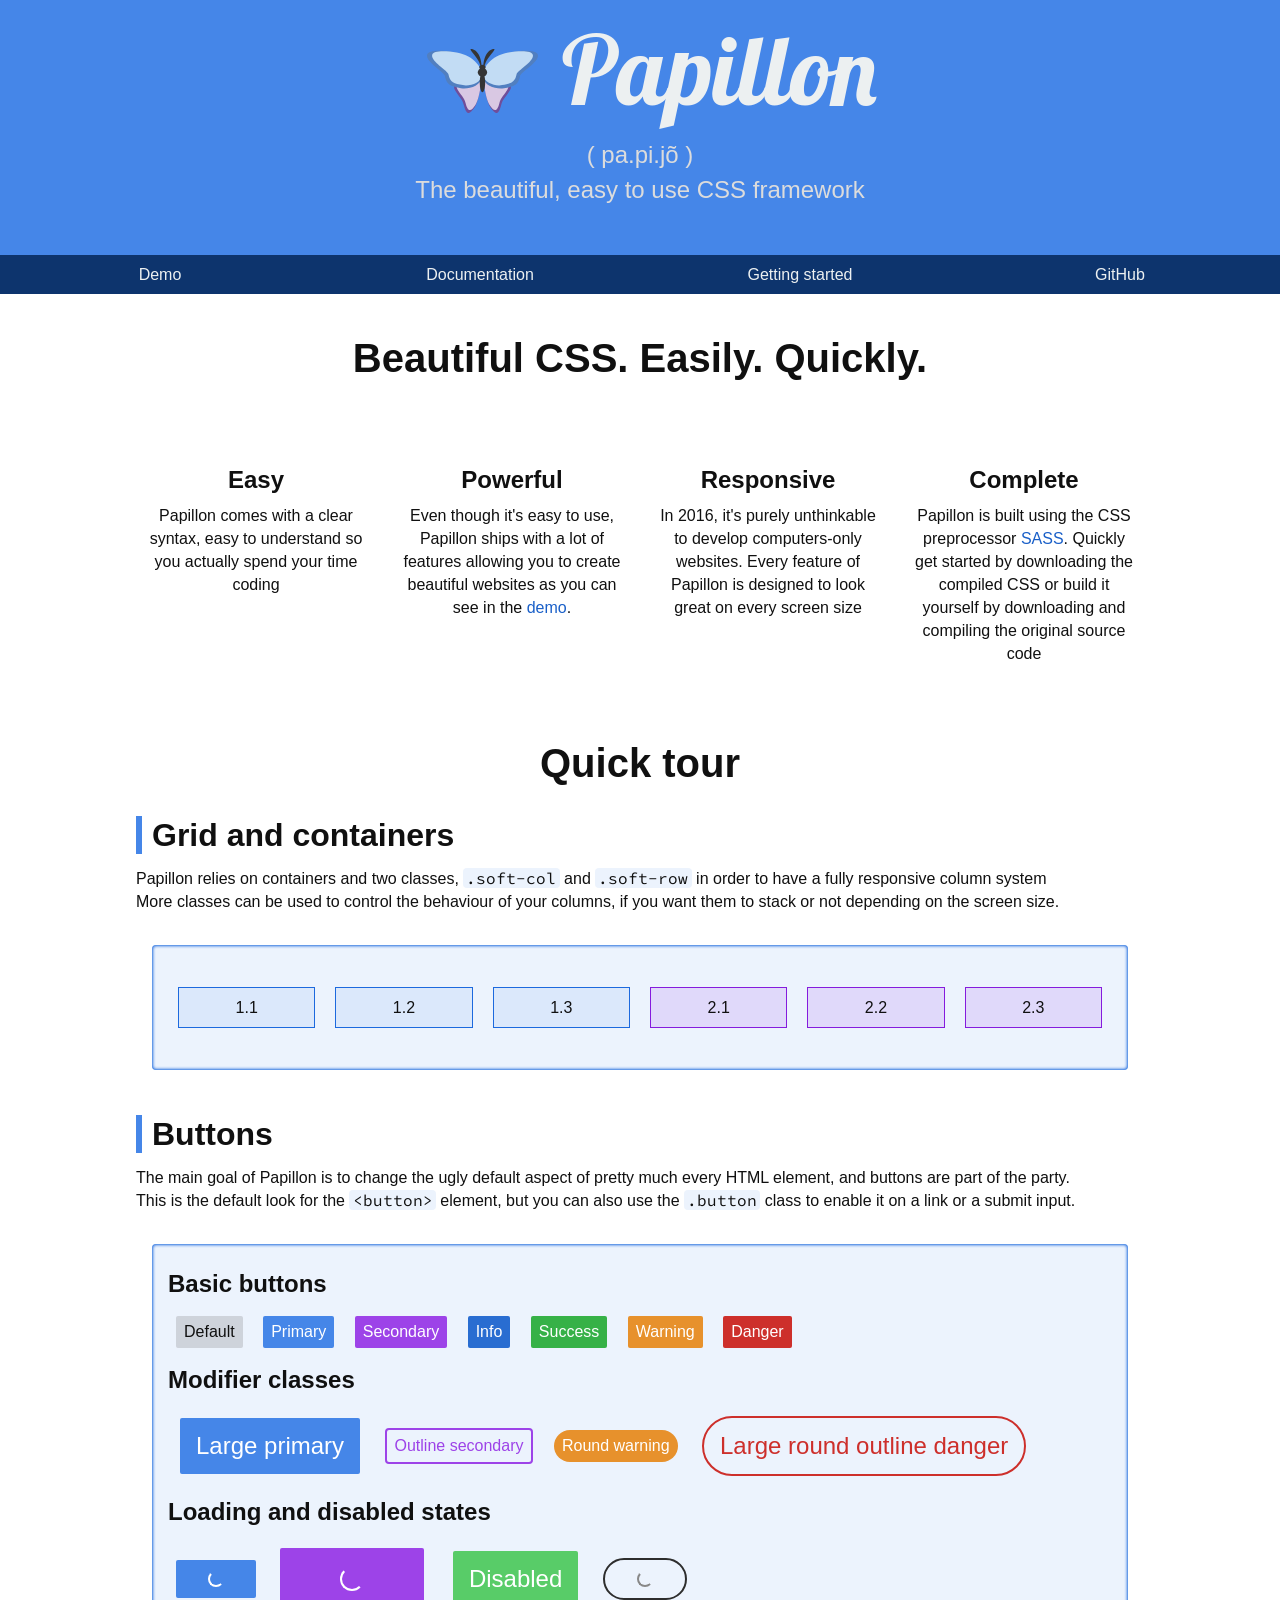
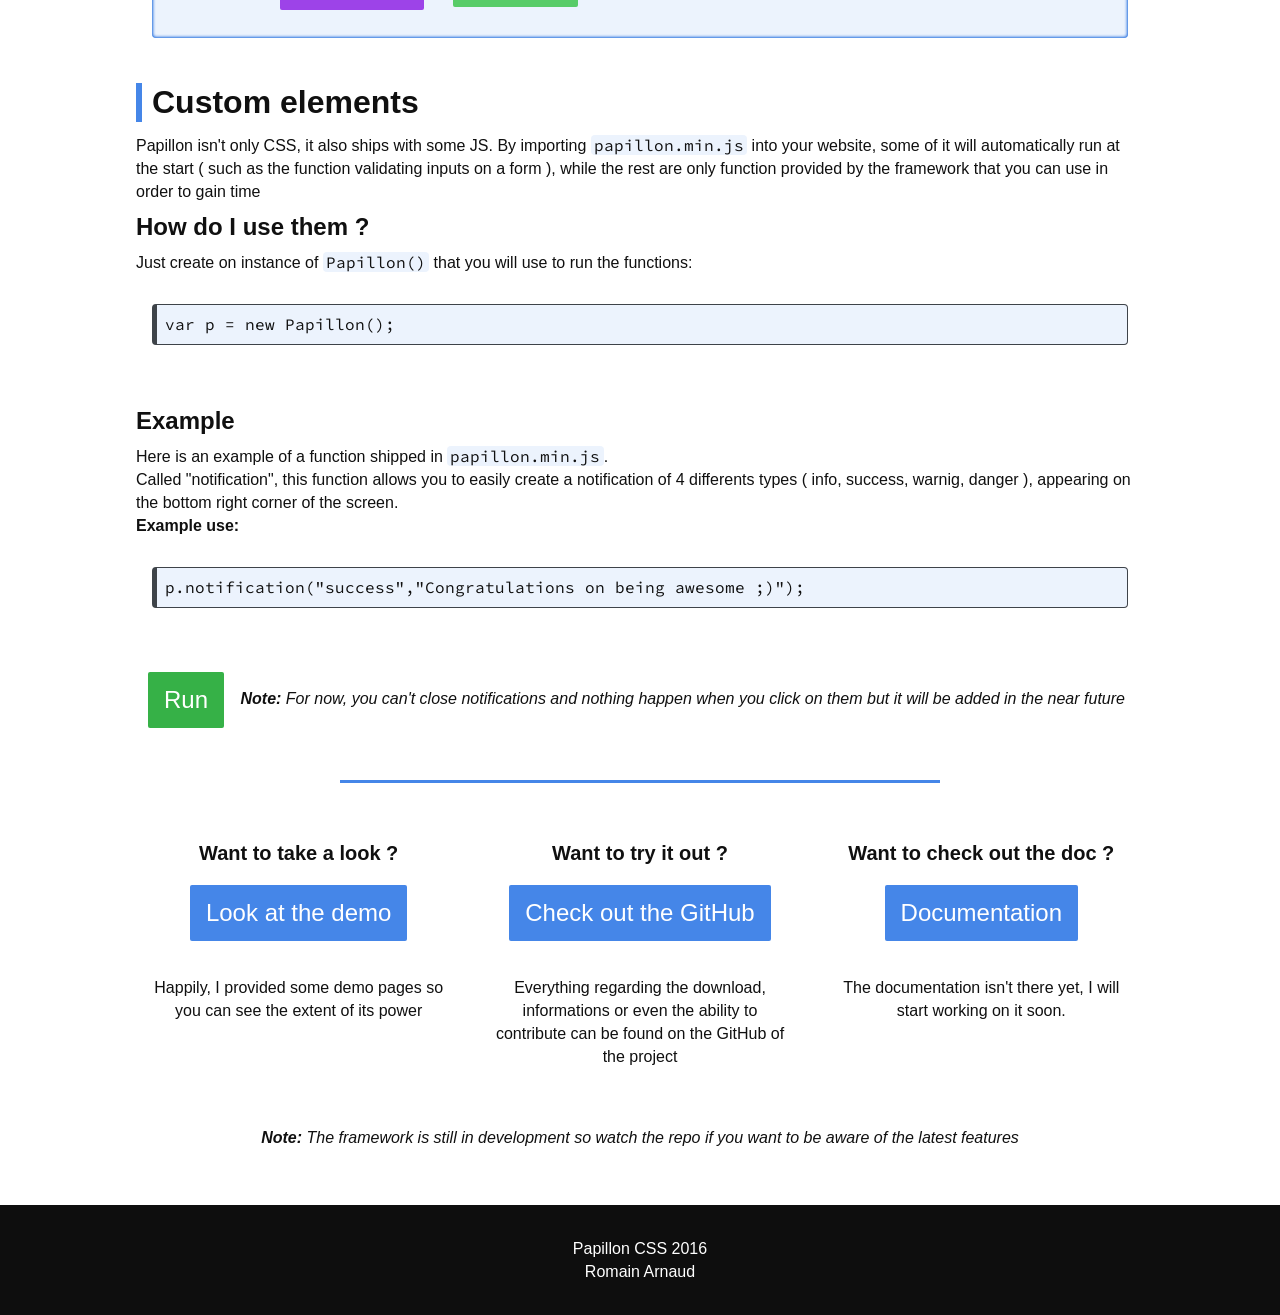
==== commit b1e48ce4: "Add preview on homepage and correct some bugs * Add preview of grid, buttons and custom elements on " ====
--- a/index.html
+++ b/index.html
@@ -87,10 +87,98 @@
             </div>
           </div>
         </div>
+        <div class="container-lg">
+          <h1 class="text-center">Quick tour</h1>
+          <section>
+            <h2 class="section-header">Grid and containers</h2>
+            <p>Papillon relies on containers and two classes, <code>.soft-col</code>
+              and <code>.soft-row</code> in order to have a fully responsive column system<br/>
+              More classes can be used to control the behaviour of your columns, if you want them
+              to stack or not depending on the screen size.
+            </p>
+            <div class="showcase">
+              <div class="container soft-col stack-sm text-center">
+                <div class="soft-col stack-lg col-6">
+                  <div class="col-4 border bg-subtle">1.1</div>
+                  <div class="col-4 border bg-subtle">1.2</div>
+                  <div class="col-4 border bg-subtle">1.3</div>
+                </div>
+                <div class="soft-col stack-lg col-6">
+                  <div class="col-4 border bg-subtle secondary">2.1</div>
+                  <div class="col-4 border bg-subtle secondary">2.2</div>
+                  <div class="col-4 border bg-subtle secondary">2.3</div>
+                </div>
+              </div>
+            </div>
+          </section>
+          <section>
+            <h2 class="section-header">Buttons</h2>
+            <p>The main goal of Papillon is to change the ugly default aspect of pretty
+              much every HTML element, and buttons are part of the party.<br/>
+              This is the default look for the <code>&lt;button></code> element,
+              but you can also use the <code>.button</code> class to enable it on a link
+              or a submit input.
+            </p>
+            <div class="showcase">
+              <h3>Basic buttons</h3>
+              <button>Default</button>
+              <button class="primary">Primary</button>
+              <button class="secondary">Secondary</button>
+              <button class="info">Info</button>
+              <button class="success">Success</button>
+              <button class="warning">Warning</button>
+              <button class="danger">Danger</button>
+
+              <h3>Modifier classes</h3>
+              <button class="primary large">Large primary</button>
+              <button class="secondary outline">Outline secondary</button>
+              <button class="warning btn-round">Round warning</button>
+              <button class="large danger btn-round outline">Large round outline danger</button>
+
+              <h3>Loading and disabled states</h3>
+              <button class="loading primary"></button>
+              <button class="large loading secondary"></button>
+              <button class="success large" disabled>Disabled</button>
+              <button class="outline btn-round loading"></button>
+            </div>
+          </section>
+          <section>
+            <h2 class="section-header">Custom elements</h2>
+            <p>Papillon isn't only CSS, it also ships with some JS. By importing
+              <code>papillon.min.js</code> into your website, some of it will automatically
+              run at the start ( such as the function validating inputs on a form ), while
+              the rest are only function provided by the framework that you can use
+              in order to gain time
+            </p>
+
+            <h3>How do I use them ?</h3>
+            <p>Just create on instance of <code>Papillon()</code> that you will
+              use to run the functions:
+              <pre>
+                <code>var p = new Papillon();</code>
+              </pre>
+            </p>
+
+            <h3>Example</h3>
+            <p>Here is an example of a function shipped in <code>papillon.min.js</code>.<br/>
+              Called "notification", this function allows you to easily create a notification
+              of 4 differents types ( info, success, warnig, danger ), appearing on the bottom
+              right corner of the screen.<br/>
+              <strong>Example use:</strong>
+              <pre>
+                <code>p.notification("success","Congratulations on being awesome ;)");</code>
+              </pre>
+              <button class="large success" onclick="p.notification('success','Congratulations on being awesome ;)');">
+                Run
+              </button>
+              <i><strong>Note:</strong> For now, you can't close notifications and nothing happen
+                when you click on them but it will be added in the near future</i>
+            </p>
+        </div>
         <hr/>
         <div class="container stack-lg col-12 soft-col text-center">
           <div class="col-4">
-            <h4>Want to see it at work ?</h4>
+            <h4>Want to take a look ?</h4>
             <a href="./demo" class="button primary large">
               Look at the demo
             </a>
@@ -131,5 +219,6 @@
         Papillon CSS 2016<br/>
         Romain Arnaud
       </footer>
+      <script>var p = new Papillon();</script>
     </body>
 </html>
--- a/src/min/papillon.min.css
+++ b/src/min/papillon.min.css
@@ -22,10 +22,13 @@
 *   COLOR PALETTE   *
 ********************/
 /* THEME */
+/* Put true here if your theme is a night one ( dark bakcground and white font ) */
 /*** COMPLEMENTARY COLORS ***/
 /* GREY */
 /* Almost white */
-/* Darky dark, almost light black */
+/* Very light grey */
+/* Darky dark */
+/* Almost black */
 /*** USED FOR THE ELEMENTS ***/
 /* HEADER */
 /*#ecf0f1;*/
@@ -438,13 +441,13 @@
 ****/
 /***** BLOCKQUOTE *****/
 blockquote {
-  background: rgba(69, 134, 232, 0.15);
+  background: rgba(69, 134, 232, 0.1);
   padding: 1em;
   line-height: 1.5;
   width: auto;
   display: inline-block;
   margin: 0.8em;
-  border: 1px solid rgba(69, 134, 232, 0.15); }
+  border: 1px solid rgba(69, 134, 232, 0.1); }
 
 blockquote:not(.reverse) {
   border-left: 4px solid #1c69de;
@@ -483,7 +486,7 @@
 
 /***** CODE *****/
 code {
-  background-color: rgba(69, 134, 232, 0.15);
+  background-color: rgba(69, 134, 232, 0.1);
   font-family: "Source Code Pro", "monospace";
   -webkit-border-radius: 4px;
   -moz-border-radius: 4px;
@@ -496,7 +499,7 @@
   margin: 0.4em 1em;
   padding: 0.5em;
   text-align: left;
-  border: 1px solid #44494f;
+  border: 1px solid #3e4349;
   border-width: 1px 1px 1px 5px;
   word-wrap: break-word;
   max-width: 100%;
@@ -508,7 +511,7 @@
 pre > code[data-lang]::before {
   content: attr(data-lang);
   display: inline-block;
-  background-color: #44494f;
+  background-color: #3e4349;
   color: #fff;
   position: relative;
   top: calc(-1.33em - 1px);
@@ -680,7 +683,7 @@
   left: 0;
   max-width: 100%;
   height: auto;
-  background-color: rgba(69, 134, 232, 0.15);
+  background-color: rgba(69, 134, 232, 0.1);
   box-sizing: border-box; }
 
 /****
@@ -688,7 +691,7 @@
 ****/
 /***** KEYBOARD *****/
 kbd {
-  background-color: rgba(69, 134, 232, 0.15);
+  background-color: rgba(69, 134, 232, 0.1);
   -webkit-border-radius: 2px;
   -moz-border-radius: 2px;
   border-radius: 2px;
@@ -762,11 +765,11 @@
 /********** ELEMENTS ASPECT **********/
 /* Change the aspect of a container to showcase something inside */
 .showcase {
-  background-color: rgba(69, 134, 232, 0.15);
+  background-color: rgba(69, 134, 232, 0.1);
   border: #1c69de;
   margin: 2em 1em;
   padding: 1em;
-  box-shadow: 0 0 2px 1px #1c69de inset;
+  box-shadow: 0 0 3px 1px #1c69de inset;
   -webkit-border-radius: 4px;
   -moz-border-radius: 4px;
   border-radius: 4px; }
@@ -809,7 +812,7 @@
   line-height: 2; }
 
 thead {
-  background-color: #ced7e2; }
+  background-color: #ced3db; }
 
 table {
   border: 1px solid #646a72; }
@@ -849,17 +852,17 @@
 
 /******** ALTERNATING ROWS ********/
 table.alt tbody > tr:nth-child(even) {
-  background: rgba(69, 134, 232, 0.15); }
+  background: rgba(69, 134, 232, 0.1); }
 
 /*table.alt tbody > tr:nth-child(odd) {background: #fff}*/
 /******** REACTIVE DESIGN ********/
 table.reactive :not(thead):not(tfoot) tr:hover {
   background-color: #fbfcfe;
-  background-color: rgba(69, 134, 232, 0.15); }
+  background-color: rgba(69, 134, 232, 0.1); }
 
 table.reactive :not(thead):not(tfoot) tr td:hover {
   background-color: #b6d0f6;
-  background-color: rgba(69, 134, 232, 0.15); }
+  background-color: rgba(69, 134, 232, 0.1); }
 
 /* We import the classes for the forms */
 /*
@@ -1021,6 +1024,43 @@
   width: calc(1100% / 12 - 20px); }
 
 .col-12 {
+  width: calc(100% - 20px); }
+
+/* DIVs that are containers of a grid don't need margin */
+.col-1.soft-col, .col-1.soft-row {
+  width: calc(100% / 12); }
+
+.col-2.soft-col, .col-2.soft-row {
+  width: calc(100% / 6); }
+
+.col-3.soft-col, .col-3.soft-row {
+  width: calc(100% / 4); }
+
+.col-4.soft-col, .col-4.soft-row {
+  width: calc(100% / 3); }
+
+.col-5.soft-col, .col-5.soft-row {
+  width: calc(500% / 12); }
+
+.col-6.soft-col, .col-6.soft-row {
+  width: calc(100% / 2); }
+
+.col-7.soft-col, .col-7.soft-row {
+  width: calc(700% / 12); }
+
+.col-8.soft-col, .col-8.soft-row {
+  width: calc(800% / 12); }
+
+.col-9.soft-col, .col-9.soft-row {
+  width: calc(900% / 12); }
+
+.col-10.soft-col, .col-10.soft-row {
+  width: calc(1000% / 12); }
+
+.col-11.soft-col, .col-11.soft-row {
+  width: calc(1100% / 12); }
+
+.col-12.soft-col, .col-12.soft-row {
   width: 100%; }
 
 /* PUSH */
@@ -1166,7 +1206,7 @@
   margin: 0.5em;
   font-family: Arial, "sans-serif";
   box-sizing: border-box;
-  background-color: #ced7e2;
+  background-color: #ced3db;
   color: #101010;
   display: inline-block;
   vertical-align: middle;
@@ -1183,10 +1223,9 @@
 button:focus,
 .button:focus {
   cursor: pointer;
-  background-color: #efefef;
+  background-color: #edf1f7;
   color: #101010;
-  outline: 0;
-  top: -1px; }
+  outline: 0; }
 
 button:not(.outline):hover,
 .button:not(.outline):hover,
@@ -1278,9 +1317,9 @@
 
 button.btn-round,
 .button.btn-round {
-  -webkit-border-radius: 1em;
-  -moz-border-radius: 1em;
-  border-radius: 1em; }
+  -webkit-border-radius: 2em !important;
+  -moz-border-radius: 2em !important;
+  border-radius: 2em !important; }
 
 button.outline,
 .button.outline {
@@ -2288,47 +2327,49 @@
   top: calc(50% - 12px);
   right: -24px; }
 
-/************** SOFT NOTIFICATIONS ****************/
-.soft-notif {
-  display: block;
-  border: 1px solid #1a65d5;
-  background-color: #7ba9ef;
-  box-shadow: 1px 1px 2px 0 #13499a;
-  color: #1d1d1d;
+/*************** NOTIFICATIONS *****************/
+.notif-container {
+  display: flex;
+  flex-direction: column;
+  align-items: flex-end;
+  justify-content: flex-start;
+  position: fixed;
+  right: 0;
+  bottom: 0; }
+
+.notification {
+  display: block;
+  margin: 0.5em;
+  display: block;
+  border: 1px solid #848b96;
+  background-color: #edf1f7;
+  box-shadow: 3px 6px 18px 0 #a2a2a2;
   font-size: 18px;
   text-align: center;
   -webkit-border-radius: 2px;
   -moz-border-radius: 2px;
   border-radius: 2px;
-  position: fixed;
-  bottom: 10px;
-  right: 10px;
   max-width: 400px;
   min-width: 120px;
   z-index: 5;
-  line-height: 40px;
-  padding: 4px 16px !important;
+  padding: 1em !important;
   animation: plop 0.2s 0s ease-in-out; }
 
-.soft-notif.info {
-  border-color: #1f529e;
-  background-color: #598fde;
-  box-shadow: 1px 1px 2px 0 #1f529e; }
-
-.soft-notif.success {
-  border-color: #288234;
-  background-color: #58cc68;
-  box-shadow: 1px 1px 2px 0 #288234; }
-
-.soft-notif.warning {
-  border-color: #c07216;
-  background-color: #edae63;
-  box-shadow: 1px 1px 2px 0 #c07216; }
-
-.soft-notif.danger {
-  border-color: #9a2320;
-  background-color: #dc5c59;
-  box-shadow: 1px 1px 2px 0 #9a2320; }
+.notification.info {
+  border-color: rgba(41, 109, 209, 0.3);
+  border-right: 8px solid #296dd1; }
+
+.notification.success {
+  border-color: rgba(54, 177, 71, 0.3);
+  border-right: 8px solid #36b147; }
+
+.notification.warning {
+  border-color: rgba(231, 145, 44, 0.3);
+  border-right: 8px solid #e7912c; }
+
+.notification.danger {
+  border-color: rgba(205, 47, 43, 0.3);
+  border-right: 8px solid #cd2f2b; }
 
 /***************** BANNER **********************/
 .banner-top,
@@ -2469,17 +2510,17 @@
 /********** ELEMENTS ASPECT **********/
 /* Sets a subtle background color */
 .bg-subtle {
-  background-color: rgba(69, 134, 232, 0.15) !important; }
+  background-color: rgba(69, 134, 232, 0.1) !important; }
 
 .bg-subtle.secondary {
   background-color: rgba(157, 67, 232, 0.15) !important; }
 
 /* Sets a border */
 .border {
-  border: 1px solid #1c69de; }
+  border: 1px solid #1c69de !important; }
 
 .border.secondary {
-  border: 1px solid #851bdd; }
+  border: 1px solid #851bdd !important; }
 
 /********** SMALL CORRECTIONS ********/
 /* Set no padding */
